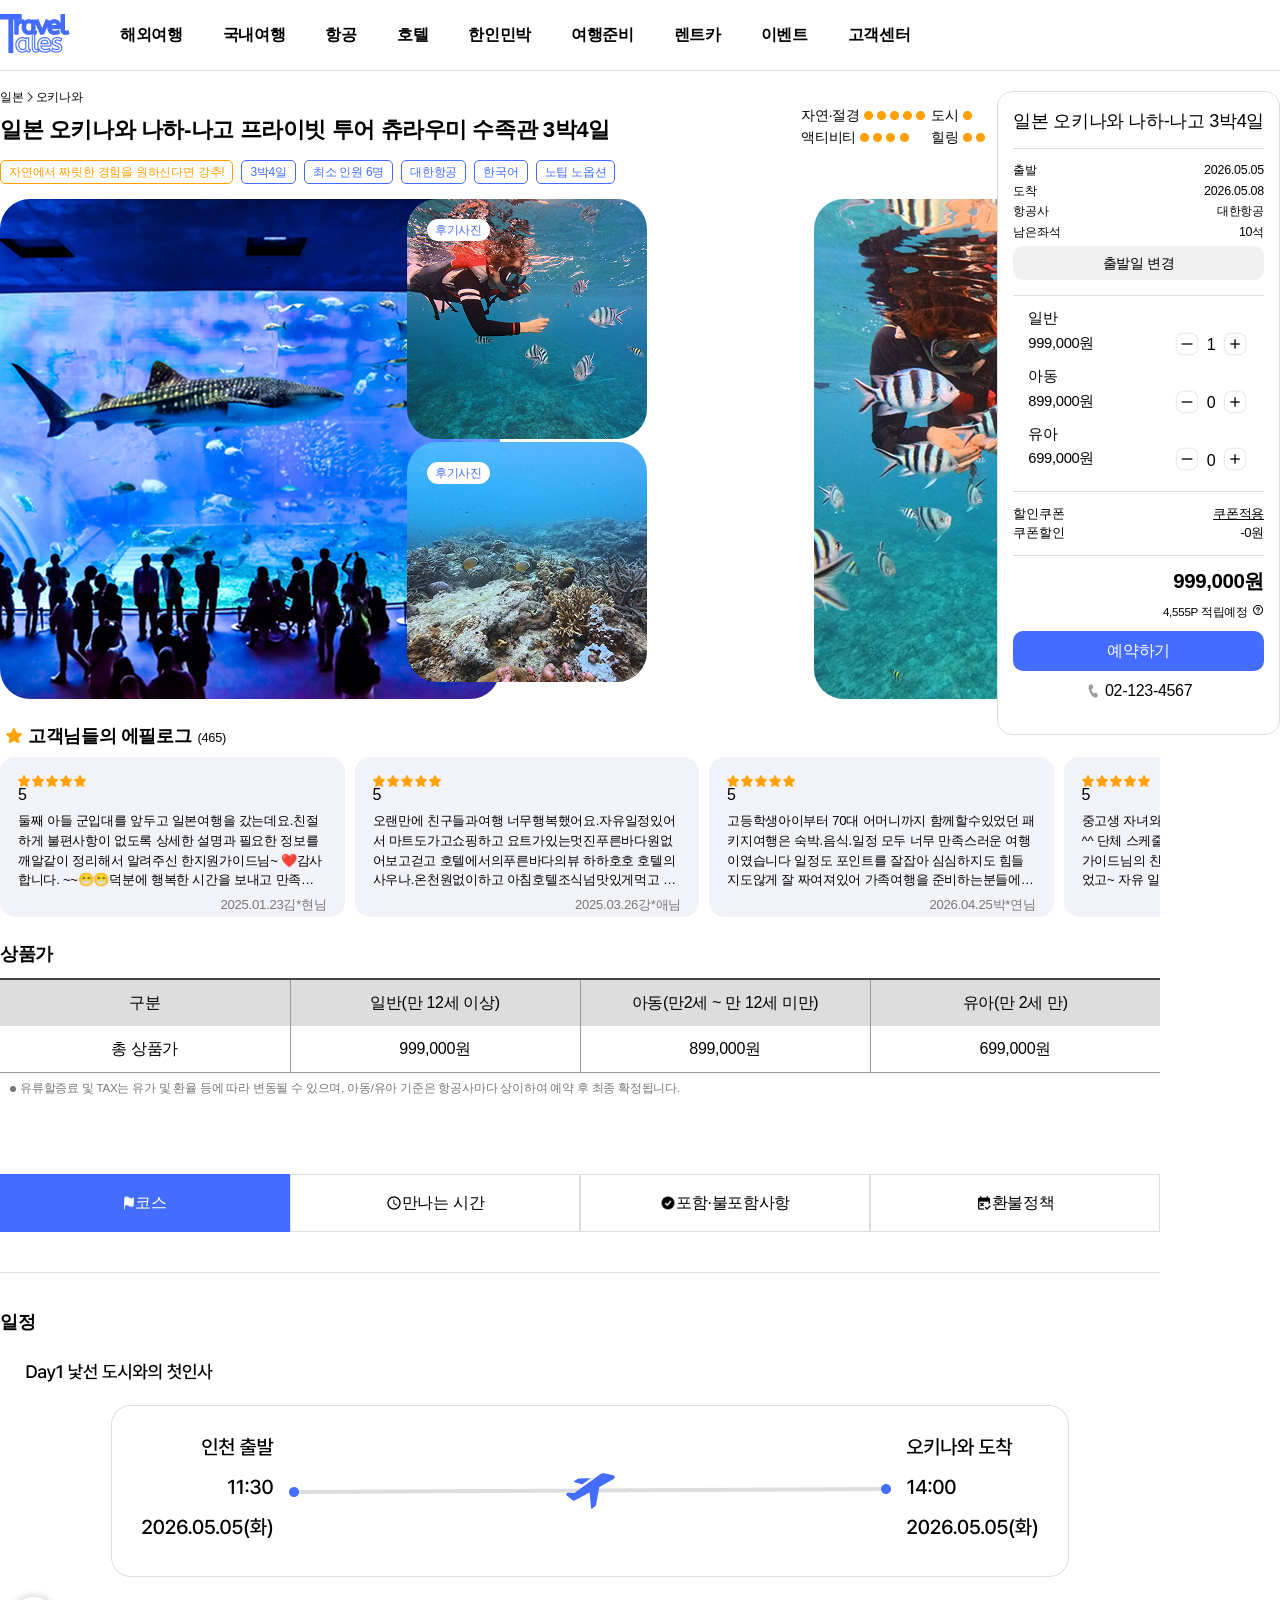
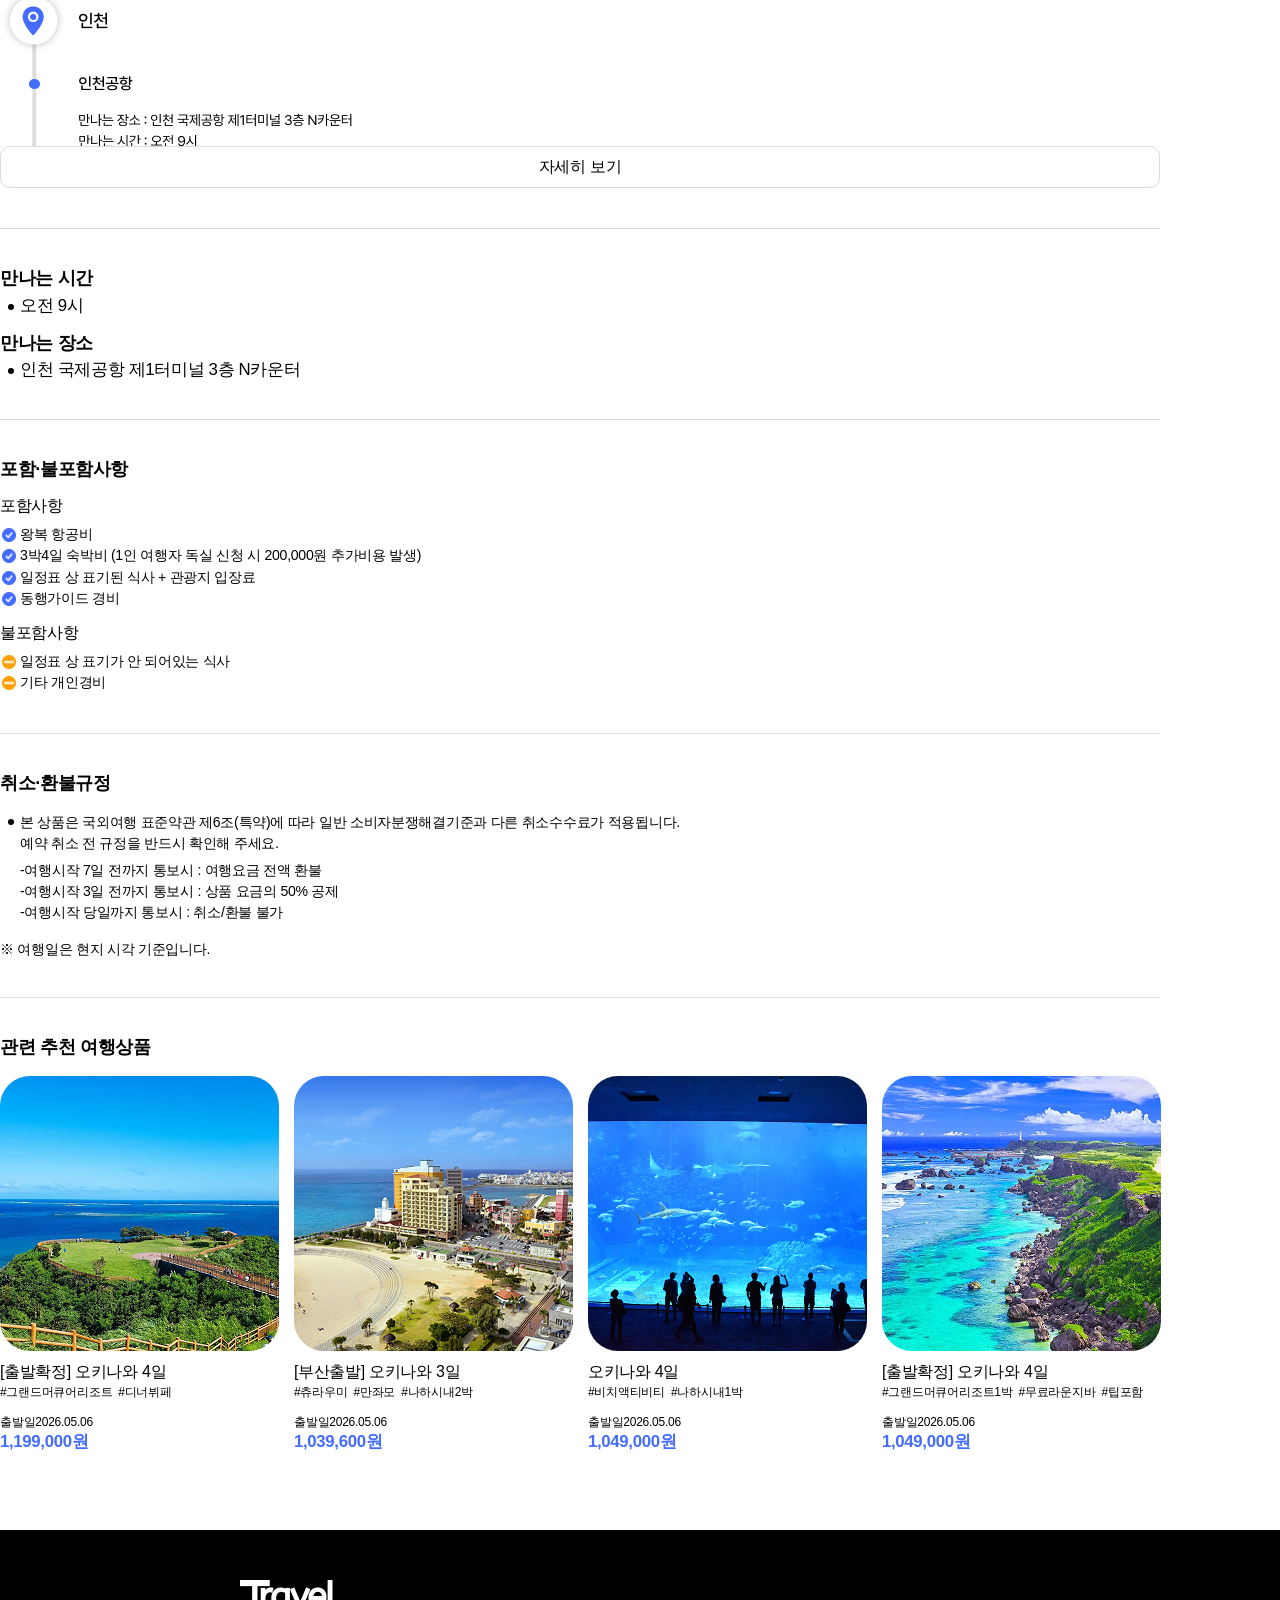
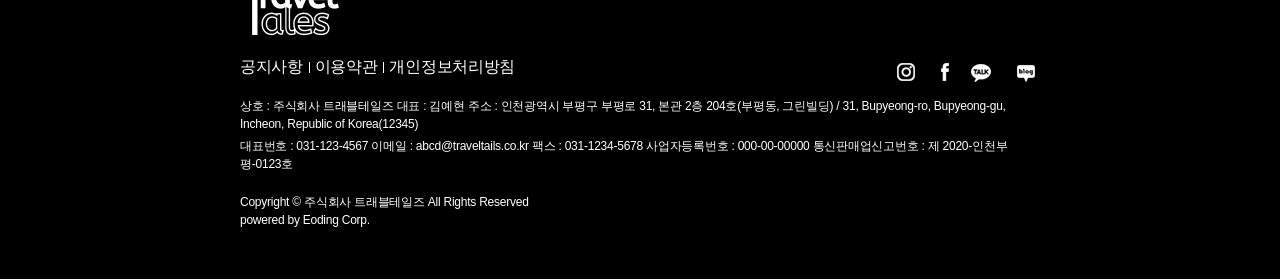
==== detail.html @ a82b1a00 "수정" ====
<!DOCTYPE html>
<html lang="ko">
<head>
    <meta charset="UTF-8">
    <meta name="viewport" content="width=device-width, initial-scale=1.0">
    <title>일본 오키나와 나하-나고 프라이빗 투어 - 트래블테일즈</title>
    <link rel="stylesheet" href="">
    <!-- 플러그인, 웹글꼴 연결 -->
    <!-- 개별 사용자 디자인 파일 -->
    <link rel="stylesheet" href="./styles/reset.css">
    <link rel="stylesheet" href="./styles/common.css">
    <link rel="stylesheet" href="./styles/detail.css">
    <link rel="stylesheet" href="./styles/responsive.css">
    <script src="./scripts/common.js" defer></script>
    <script src="./scripts/detail.js" defer></script>
    <!--swiper 필수 css cdn 연결-->
    <link rel="stylesheet" href="https://unpkg.com/swiper/swiper-bundle.css">
    <link rel="stylesheet" href="https://unpkg.com/swiper/swiper-bundle.min.css">
    <!--swiper 필수 JS cdn 연결-->
    <script src="https://unpkg.com/swiper/swiper-bundle.js"></script>
    <script src="https://unpkg.com/swiper/swiper-bundle.min.js"></script>
</head>
<body>
    <div id="wrap">
        <!-- ------------------------------------------------헤더 -->
        <header>
            <div id="head_contents">
                <div class="head_left">
                    <h1 class="logo"><a href="#"><img src="./images/common/logo.png" alt="트래블 테일즈"></a></h1>
                    <ul id="gnb">
                        <li><a href="#">해외여행</a>
                            <ul class="lnb">
                                <li><a href="#">동남아/대만/서남아</a></li>
                                <li><a href="#">일본</a></li>
                                <li><a href="#">중국/홍콩/마카오/몽골/중앙아시아</a></li>
                                <li><a href="#">괌/사이판/호주/뉴질랜드</a></li>
                                <li><a href="#">미주/캐나다/하와이/중남미</a></li>
                                <li><a href="#">유럽</a></li>
                                <li><a href="#">중동/아프리카</a></li>
                                <li><a href="#">지방출발</a></li>
                            </ul>
                        </li>
                        <li><a href="#">국내여행</a>
                            <ul class="lnb">
                                <li><a href="#">제주도</a></li>
                                <li><a href="#">내륙/섬</a></li>
                                <li><a href="#">울릉도/독도</a></li>
                            </ul>
                        </li>
                        <li><a href="#">항공</a></li>
                        <li><a href="#">호텔</a>
                            <ul class="lnb">
                                <li><a href="#">국내호텔</a></li>
                                <li><a href="#">해외호텔 </a></li>
                            </ul>
                        </li>
                        <li><a href="#">한인민박</a></li>
                        <li><a href="#">여행준비</a>
                            <ul class="lnb">
                                <li><a href="#">여행자보험</a></li>
                                <li><a href="#">esim</a></li>
                                <li><a href="#">와이파이도시락</a></li>
                                <li><a href="#">여행필수품!</a></li>
                            </ul>
                        </li>
                        <li><a href="#">렌트카</a>
                            <ul class="lnb">
                                <li><a href="#">국내렌트카</a></li>
                                <li><a href="#">일본렌트카</a></li>
                            </ul>
                        </li>
                        <li><a href="#">이벤트</a>
                            <ul class="lnb">
                                <li><a href="#">당첨자확인</a></li>
                                <li><a href="#">진행중인 이벤트</a></li>
                                <li><a href="#">종료된 이벤트</a></li>
                            </ul>
                        </li>
                        <li><a href="#">고객센터</a>
                            <ul class="lnb">
                                <li><a href="#">채팅상담</a></li>
                                <li><a href="#">FAQ</a></li>
                                <li><a href="#">1566-6789</a></li>
                            </ul>
                        </li> 
                    </ul>
                </div>
                <div class="head_right">
                    <a href="#" class="search"><img src="./images/common/search.png" alt=""></a>
                    <a href="#" class="user"><img src="./images/common/person.png" alt=""></a>
                    <a href="#" class="like"><img src="./images/common/favorite.png" alt=""></a>
                    <a href="#" class="schedule"><img src="./images/common/calendar_check.png" alt=""></a>
                </div> 
            </div>
        </header>
        <main>
            <div id="main_wrap">
                <!-- ---------------------------------------sticky sidebar -->
                <div id="sticky_sidebar">
                    <h1>일본 오키나와 나하-나고 3박4일</h1>
                    <div class="side_info">
                        <dl class="leave">
                            <dt>출발</dt>
                            <dd>2026.05.05</dd>
                        </dl>
                        <dl class="arrive">
                            <dt>도착</dt>
                            <dd>2026.05.08</dd>
                        </dl>
                        <dl class="airline">
                            <dt>항공사</dt>
                            <dd>대한항공</dd>
                        </dl>
                        <dl class="seat">
                            <dt>남은좌석</dt>
                            <dd>10석</dd>
                        </dl>
                        <button type="button" class="change_btn">출발일 변경</button>
                    </div>
                    <div class="party">
                        <div class="party_count adult">
                            <h2>일반</h2>
                            <div class="adult_detail">
                                <p class="price">999,000원</p>
                                <div class="counter">
                                    <button type="button" class="minus_btn"><img src="./images/detail/minus_btn.png" alt=""></button>
                                    <input type="number" value="1" min="0" class="count">
                                    <button type="button" class="plus_btn"><img src="./images/detail/plus_btn.png" alt=""></button>
                                </div>
                            </div>
                        </div>
                        <div class="party_count kid">
                            <h2>아동</h2>
                            <div class="kid_detail">
                                <p class="price">899,000원</p>
                                <div class="counter">
                                    <button type="button" class="minus_btn"><img src="./images/detail/minus_btn.png" alt=""></button>
                                    <input type="number" value="0" min="0" class="count">
                                    <button type="button" class="plus_btn"><img src="./images/detail/plus_btn.png" alt=""></button>
                                </div>
                            </div>
                        </div>
                        <div class="party_count baby">
                            <h2>유아</h2>
                            <div class="baby_detail">
                                <p class="price">699,000원</p>
                                <div class="counter">
                                    <button type="button" class="minus_btn"><img src="./images/detail/minus_btn.png" alt=""></button>
                                    <input type="number" value="0" min="0" class="count">
                                    <button type="button" class="plus_btn"><img src="./images/detail/plus_btn.png" alt=""></button>
                                </div>
                            </div>
                        </div>
                    </div>
                    <div class="dc">
                        <dl class="dc_info">
                            <dt>할인쿠폰</dt>
                            <dd><a href="#">쿠폰적용</a></dd>
                        </dl>
                        <dl class="dc_price">
                            <dt>쿠폰할인</dt>
                            <dd>-0원</dd>
                        </dl>
                    </div>
                    <div class="price_reserv">
                        <span class="price">999,000원</span>
                        <div class="point">
                            <p>4,555P 적립예정</p>
                            <a href="#"><img src="./images/detail/point.png" alt=""></a>
                        </div>
                        <button type="button" class="reservation_btn">예약하기</button>
                        <div class="cs_info">
                            <img src="./images/detail/cs_phone.png" alt="">
                            <p>02-123-4567</p>
                        </div>
                    </div>
                </div>
                <div id="main_left">
                    <!-- <div class="top_btn">
                        <a href="#"><img src="#" alt="뒤로"></a>
                        <a href="#"><img src="#" alt="메인"></a>
                    </div> -->
                    <div class="main_info">
                        <div class="info_top">
                            <div class="detail_title">
                                <div class="category">
                                    <a href="">일본</a>
                                    <img src="./images/detail/arrow_back_ios_new.png" alt="">
                                    <a href="">오키나와</a>
                                </div>
                                <h1>일본 오키나와 나하-나고 프라이빗 투어 츄라우미 수족관 3박4일</h1>
                            </div>
                            <div class="theme_level">
                                <div class="theme theme1">
                                    <p>자연·절경</p>
                                    <div class="level">
                                        <img src="./images/detail/theme_level.png" alt="">
                                        <img src="./images/detail/theme_level.png" alt="">
                                        <img src="./images/detail/theme_level.png" alt="">
                                        <img src="./images/detail/theme_level.png" alt="">
                                        <img src="./images/detail/theme_level.png" alt="">
                                    </div>
                                </div>
                                <div class="theme theme2">
                                    <p>도시</p>
                                    <div class="level">
                                        <img src="./images/detail/theme_level.png" alt="">
                                        <img src="#" alt="">
                                        <img src="#" alt="">
                                        <img src="#" alt="">
                                        <img src="#" alt="">
                                    </div>
                                </div>
                                <div class="theme theme3">
                                    <p>액티비티</p>
                                    <div class="level">
                                        <img src="./images/detail/theme_level.png" alt="">
                                        <img src="./images/detail/theme_level.png" alt="">
                                        <img src="./images/detail/theme_level.png" alt="">
                                        <img src="./images/detail/theme_level.png" alt="">
                                        <img src="#" alt="">
                                    </div>
                                </div>
                                <div class="theme theme4">
                                    <p>힐링</p>
                                    <div class="level">
                                        <img src="./images/detail/theme_level.png" alt="">
                                        <img src="./images/detail/theme_level.png" alt="">
                                        <img src="#" alt="">
                                        <img src="#" alt="">
                                        <img src="#" alt="">
                                    </div>
                                </div>
                            </div>
                        </div>
                        <div class="tags">
                            <p class="suggest">자연에서 짜릿한 경험을 원하신다면 강추!</p>
                            <p>3박4일</p>
                            <p>최소 인원 6명</p>
                            <p>대한항공</p>
                            <p>한국어</p>
                            <p>노팁 노옵션</p>
                        </div>
                        <div class="swiper photo_wrap">
                            <div class="swiper-wrapper">
                                <div class="swiper-slide slide1">
                                    <img src="./images/detail/top_img1.png" alt="">
                                </div>
                                <div class="swiper-slide slide2">
                                    <div class="photos">
                                        <div class="photo_review">
                                            <img src="./images/detail/top_img2.png" alt="">
                                            <p>후기사진</p>
                                        </div>
                                        <div class="photo_review">
                                            <img src="./images/detail/top_img3.png" alt="">
                                            <p>후기사진</p>
                                        </div>
                                    </div>
                                </div>
                                <div class="swiper-slide slide3">
                                    <img src="./images/detail/top_img4.png" alt="">
                                </div>
                                <div class="swiper-slide slide4">
                                    <div class="photos">
                                        <div class="photo_review">
                                            <img src="./images/detail/top_img6.png" alt="">
                                        </div>
                                        <div class="photo_review">
                                            <img src="./images/detail/top_img7.png" alt="">
                                            <p>후기사진</p>
                                        </div>
                                    </div>
                                </div>
                                <div class="swiper-slide slide5">
                                    <img src="./images/detail/top_img5.png" alt="#">
                                </div>
                                <div class="swiper-slide slide6">
                                    <div class="photos">
                                        <div class="photo_review">
                                            <img src="./images/detail/top_img8.png" alt="">
                                        </div>
                                        <div class="photo_review">
                                            <img src="./images/detail/top_img9.png" alt="">
                                            <p>후기사진</p>
                                        </div>
                                    </div>
                                </div>
                            </div>
                        </div>
                    </div>
                    <div class="epilogue">
                        <div class="epilogue_top">
                            <img src="./images/detail/star_big.png" alt="">
                            <h2>고객님들의 에필로그</h2>
                            <a href="#"><em>(465)</em><img src="#" alt=""></a>
                        </div>
                        <div class="swiper review_wrap">
                            <div class="swiper-wrapper">
                                <a href="#" class="swiper-slide slide1">
                                    <div class="review_top">
                                        <div class="star_point">
                                            <div class="star">
                                                <img src="./images/detail/star_small.png" alt="">
                                                <img src="./images/detail/star_small.png" alt="">
                                                <img src="./images/detail/star_small.png" alt="">
                                                <img src="./images/detail/star_small.png" alt="">
                                                <img src="./images/detail/star_small.png" alt="">
                                            </div>
                                            <p>5</p>
                                        </div>
                                        <p>둘째 아들 군입대를 앞두고 일본여행을 갔는데요.친절하게 불편사항이 없도록 상세한 설명과 필요한 정보를 깨알같이 정리해서 알려주신 한지원가이드님~ ❤️감사합니다. ~~😁😁덕분에 행복한 시간을 보내고 만족해서 돌아왔습니다.다음 일본여행에도 또 만나고 싶은 가이드님이세요~</p>
                                    </div>
                                    <div class="name_date">
                                        <span>김*현님</span>
                                        <span>2025.01.23</span>
                                    </div>
                                </a>
                                <a href="#" class="swiper-slide slide2">
                                    <div class="review_top">
                                        <div class="star_point">
                                            <div class="star">
                                                <img src="./images/detail/star_small.png" alt="">
                                                <img src="./images/detail/star_small.png" alt="">
                                                <img src="./images/detail/star_small.png" alt="">
                                                <img src="./images/detail/star_small.png" alt="">
                                                <img src="./images/detail/star_small.png" alt="">
                                            </div>
                                            <p>5</p>
                                        </div>
                                        <p>오랜만에 친구들과여행 너무행복했어요.자유일정있어서 마트도가고쇼핑하고 요트가있는멋진푸른바다원없어보고걷고 호텔에서의푸른바다의뷰 하하호호 호텔의사우나.온천원없이하고 아침호텔조식넘맛있게먹고 너무행복한오키나와여행 또시간되면. 가렵니다</p>
                                    </div>
                                    <div class="name_date">
                                        <span>강*애님</span>
                                        <span>2025.03.26</span>
                                    </div>
                                </a>
                                <a href="#" class="swiper-slide slide3">
                                    <div class="review_top">
                                        <div class="star_point">
                                            <div class="star">
                                                <img src="./images/detail/star_small.png" alt="">
                                                <img src="./images/detail/star_small.png" alt="">
                                                <img src="./images/detail/star_small.png" alt="">
                                                <img src="./images/detail/star_small.png" alt="">
                                                <img src="./images/detail/star_small.png" alt="">
                                            </div>
                                            <p>5</p>
                                        </div>
                                        <p>고등학생아이부터 70대 어머니까지 함께할수있었던 패키지여행은 숙박.음식.일정 모두 너무 만족스러운 여행이였습니다 일정도 포인트를 잘잡아 심심하지도 힘들지도않게 잘 짜여져있어 가족여행을 준비하는분들에게 완젼 추천합니다 또한 이윤자가이드님 덕분에 여행첫날부터 마지막날까지 개인적인 어려움이있었는데도 불구하고 너무 많은 도움과 편안한 여행을 즐길수있었습니다</p>
                                    </div>
                                    <div class="name_date">
                                        <span>박*연님</span>
                                        <span>2026.04.25</span>
                                    </div>
                                </a>
                                <a href="#" class="swiper-slide slide4">
                                    <div class="review_top">
                                        <div class="star_point">
                                            <div class="star">
                                                <img src="./images/detail/star_small.png" alt="">
                                                <img src="./images/detail/star_small.png" alt="">
                                                <img src="./images/detail/star_small.png" alt="">
                                                <img src="./images/detail/star_small.png" alt="">
                                                <img src="./images/detail/star_small.png" alt="">
                                            </div>
                                            <p>5</p>
                                        </div>
                                        <p>중고생 자녀와 함께한 오키나와 가족여행~ 만족입니다^^ 단체 스케줄 때는 오키나와에서 가볼만한 관광지를 가이드님의 친절하고 상세한 설명 들으며 둘러볼 수 있었고~ 자유 일정 때는 호텔수영장에서 놀다가 근처 바닷가도 가보고 쇼핑도 할 수 있어서 일석이조였습니다! 오키나와 사람들 진짜 친절하구요...장수의 아이콘 오키나와는 역시 음식이 건강한 맛이더군요. 저는 개인적으로 잘 맞았어요! 숙소 라구나가든은 걸어서 바다도 볼 수 있고 쇼핑도 할 수 있어서 편리했어요~ 호텔 앞바다, 트로피칼 비치 정말 예뻐요! 만좌도도 멋졌고요~ 아이들은 츄라우미수족관 좋아했어요...글라스보트 타면서 물고기 보는 건 가족 모두 만족했고 생각보다 훨씬 재밌고 신기했어요~ 단, 츄라유온천은 못 가서 아쉬웠어요...여행 전부터 연락주셔서 준비사항 꼼꼼히 챙겨주시고 여행 일정 때는 물론 돌아와서 짐 찾을 때까지도 신경써주신 한지원 가이드님, 정말 대단하세요! 덕분에 즐거운 여행 했습니다.감사합니다^^</p>
                                    </div>
                                    <div class="name_date">
                                        <span>이*희님</span>
                                        <span>2026.03.07</span>
                                    </div>
                                </a>
                                <a href="#" class="swiper-slide slide5">
                                    <div class="review_top">
                                        <div class="star_point">
                                            <div class="star">
                                                <img src="./images/detail/star_small.png" alt="">
                                                <img src="./images/detail/star_small.png" alt="">
                                                <img src="./images/detail/star_small.png" alt="">
                                                <img src="./images/detail/star_small.png" alt="">
                                                <img src="./images/detail/star_small.png" alt="">
                                            </div>
                                            <p>5</p>
                                        </div>
                                        <p>13명대가족과함께 간 오키나와여행 적당히 여유있으면서 오키나와 대표관광지도 둘러볼수있는 스케줄이라 딱좋았어요. 다음에도 노랑풍선 이용할께요</p>
                                    </div>
                                    <div class="name_date">
                                        <span>심*경님</span>
                                        <span>2026.01.23</span>
                                    </div>
                                </a>
                                <a href="#" class="swiper-slide slide6">
                                    <div class="review_top">
                                        <div class="star_point">
                                            <div class="star">
                                                <img src="./images/detail/star_small.png" alt="">
                                                <img src="./images/detail/star_small.png" alt="">
                                                <img src="./images/detail/star_small.png" alt="">
                                                <img src="./images/detail/star_small.png" alt="">
                                                <img src="./images/detail/star_small.png" alt="">
                                            </div>
                                            <p>5</p>
                                        </div>
                                        <p>한지원 가이드님 진짜 전문가이십니다. 존경스러워요 덕분에 알차고 즐겁게 여행했어요</p>
                                    </div>
                                    <div class="name_date">
                                        <span>윤*영님</span>
                                        <span>2026.02.13</span>
                                    </div>
                                </a>
                            </div>
                        </div>
                    </div>
                    <div class="price_info">
                        <h2>상품가</h2>
                        <table class="chart">
                            <tr class="chart_top">
                                <th>구분</th>
                                <th>일반(만 12세 이상)</th>
                                <th>아동(만2세 ~ 만 12세 미만)</th>
                                <th>유아(만 2세 만)</th>
                            </tr>
                            <tr class="chart_btm">
                                <td>총 상품가</td>
                                <td>999,000원</td>
                                <td>899,000원</td>
                                <td>699,000원</td>
                            </tr>
                        </table>
                        <p>유류할증료 및 TAX는 유가 및 환율 등에 따라 변동될 수 있으며, 아동/유아 기준은 항공사마다 상이하여 예약 후 최종 확정됩니다.</p>
                    </div>
                    <div class="mid_nav">
                        <ul class="nav_wrap">
                            <li class="active">
                                <a href="#">
                                    <img src="./images/detail/flag.png" alt="">
                                    <p>코스</p>
                                </a>
                            </li>
                            <li>
                                <a href="#">
                                    <img src="./images/detail/clock.png" alt="">
                                    <p>만나는 시간</p>
                                </a>
                            </li>
                            <li>
                                <a href="#">
                                    <img src="./images/detail/check.png" alt="">
                                    <p>포함·불포함사항</p>
                                </a>
                            </li>
                            <li>
                                <a href="#">
                                    <img src="./images/detail/nav_calendar.png" alt="">
                                    <p>환불정책</p>
                                </a>
                            </li>
                        </ul>
                    </div>
                    <div class="item_detail"></div>
                    <div class="schedule">
                        <h2>일정</h2>
                        <div class="schedule_img">
                            <div class="schedule_img_view">
                                <img src="./images/detail/schedule22.png" alt=""><!-- -----------------------일정 이미지로 첨부 -->
                            </div>
                            <button type="button" class="view_more">자세히 보기 </button>
                        </div>
                        <!-- <div class="schedule_detail day1">
                            <div class="schedule_top">
                                <p>Day1 낯선 도시와의 첫 인사</p>
                                <div class="flight_info">
                                    <div class="leave_info">
                                        <span>인천출발</span>
                                        <span>11:30</span>
                                        <span>2026.05.05(화)</span>
                                    </div>
                                    <div class="flight_img">
                                        <span></span>
                                    </div>
                                    <div class="arrive_onfi">
                                        <span>오키나와 도착</span>
                                        <span>14:00</span>
                                        <span>2026.05.05(화)</span>
                                    </div>
                                </div>
                            </div>
                            div.
                            <div class="hotel_meal">
                                <dl class="hotel">
                                    <dt>숙박</dt>
                                    <dd>출발 3일 전까지 확정 호텔을 SMS를 통해 안내드리겠습니다. -미정</dd>
                                </dl>
                                <dl class="meal">
                                    <dt>식사</dt>
                                    <dd>
                                        <ul class="meal_detail">
                                            <li><span>조식</span>X</li>
                                            <li><span>중식</span>X</li>
                                            <li><span>석식</span>호텔 내 레스토랑</li>
                                        </ul>
                                    </dd>
                                </dl>
                            </div>
                        </div> -->
                    </div>
                    <div class="meeting_time">
                        <div class="time">
                            <h2>만나는 시간</h2>
                            <p>오전 9시</p>
                        </div>
                        <div class="spot">
                            <h2>만나는 장소</h2>
                            <p>인천 국제공항 제1터미널 3층 N카운터</p>
                        </div>
                    </div>
                    <div class="check_list">
                        <h2>포함·불포함사항</h2>
                        <div class="include">
                            <h3>포함사항</h3>
                            <div class="list">
                                <p>왕복 항공비</p>
                                <p>3박4일 숙박비 (1인 여행자 독실 신청 시 200,000원 추가비용 발생)</p>
                                <p>일정표 상 표기된 식사 + 관광지 입장료</p>
                                <p>동행가이드 경비</p>
                            </div>
                        </div>
                        <div class="not_include">
                            <h3>불포함사항</h3>
                            <div class="list">
                                <p>일정표 상 표기가 안 되어있는 식사</p>
                                <p>기타 개인경비</p>
                            </div>
                        </div>
                    </div>
                    <div class="refund">
                        <h2>취소·환불규정</h2>
                        <div class="refund_txt">
                            <p>본 상품은 국외여행 표준약관 제6조(특약)에 따라 일반 소비자분쟁해결기준과 다른 취소수수료가 적용됩니다.<br>예약 취소 전 규정을 반드시 확인해 주세요.</p>
                            <div class="refund_amount">
                                <span>-여행시작 7일 전까지 통보시 : 여행요금 전액 환불</span>
                                <span>-여행시작 3일 전까지 통보시 : 상품 요금의 50% 공제</span>
                                <span>-여행시작 당일까지 통보시 : 취소/환불 불가</span>
                            </div>
                            <em>※ 여행일은 현지 시각 기준입니다.</em>
                        </div>
                    </div>
                    <div class="relative_item">
                        <h2>관련 추천 여행상품</h2>
                        <ul class="item_list">
                            <li>
                                <a href="#">
                                    <img src="./images/detail/rela1.png" alt="">
                                    <div class="list_title">
                                        <h3>[출발확정] 오키나와 4일</h3>
                                        <div class="tag">
                                            <p>#그랜드머큐어리조트</p>
                                            <p>#디너뷔페</p>
                                        </div>
                                    </div>
                                    <p>출발일<span>2026.05.06</span></p>
                                    <em class="price">1,199,000원</em>
                                </a>
                            </li>
                            <li>
                                <a href="#">
                                    <img src="./images/detail/rela2.png" alt="">
                                    <div class="list_title">
                                        <h3>[부산출발] 오키나와 3일</h3>
                                        <div class="tag">
                                            <p>#츄라우미</p>
                                            <p>#만좌모</p>
                                            <p>#나하시내2박</p>
                                        </div>
                                    </div>
                                    <p>출발일<span>2026.05.06</span></p>
                                    <em class="price">1,039,600원</em>
                                </a>
                            </li>
                            <li>
                                <a href="#">
                                    <img src="./images/detail/rela3.png" alt="">
                                    <div class="list_title">
                                        <h3>오키나와 4일</h3>
                                        <div class="tag">
                                            <p>#비치액티비티</p>
                                            <p>#나하시내1박</p>
                                        </div>
                                    </div>
                                    <p>출발일<span>2026.05.06</span></p>
                                    <em class="price">1,049,000원</em>
                                </a>
                            </li>
                            <li>
                                <a href="#">
                                    <img src="./images/detail/rela4.png" alt="">
                                    <div class="list_title">
                                        <h3>[출발확정] 오키나와 4일</h3>
                                        <div class="tag">
                                            <p>#그랜드머큐어리조트1박</p>
                                            <p>#무료라운지바</p>
                                            <p>#팁포함</p>
                                        </div>
                                    </div>
                                    <p>출발일<span>2026.05.06</span></p>
                                    <em class="price">1,049,000원</em>
                                </a>
                            </li>
                        </ul>
                    </div>
                </div>
            </div>
        </main>
        <footer>
            <h1 class="logo"><a href="#"><img src="./images/main/logo (1).png" alt="트래블 테일즈"></a></h1>
            <div class="foot_top">
                <ul class="foot_info">
                    <li><a href="#">공지사항</a></li>
                    <li><a href="#">이용약관</a></li>
                    <li><a href="#">개인정보처리방침</a></li>
                </ul>
                <ul class="foot_sns">
                    <li><a href="#"><img src="./images/main/sns/image 18.png" alt="#"></a></li>
                    <li><a href="#"><img src="./images/main/sns/image 19.png" alt="#"></a></li>
                    <li><a href="#"><img src="./images/main/sns/image 21.png" alt="#"></a></li>
                    <li><a href="#"><img src="./images/main/sns/image 22.png" alt="#"></a></li>
                </ul>
            </div>
            <address>
                <p>상호 : 주식회사 트래블테일즈  대표 : 김예현  주소 : 인천광역시 부평구 부평로 31, 본관 2층 204호(부평동, 그린빌딩) / 31, Bupyeong-ro, Bupyeong-gu, Incheon, Republic of Korea(12345)</p>
                <p>대표번호 : 031-123-4567  이메일 : abcd@traveltails.co.kr  팩스 : 031-1234-5678  사업자등록번호 : 000-00-00000  통신판매업신고번호 : 제 2020-인천부평-0123호</p>
            </address>
            <p>Copyright &copy; 주식회사 트래블테일즈 All Rights Reserved</p>
            <p>powered by Eoding Corp.</p>
        </footer>
    </div>
</body>
</html>
---- styles/common.css ----
/* 
 * GitHub Repository Phishing Alert Appeal & Project Verification
이 페이지는 깃허브에서 발생한 피싱 경고 오탐지(False Positive)를 해명하고, 해당 코드가 순수한 학습 및 포트폴리오용임을 증명하기 위해 작성되었습니다.
This CSS is part of a student project. 
Any resemblance to real-world commercial sites is purely for design practice.
*/

/* ------------------------------------------------------------헤더 공통(메인기준) */
#wrap .reservation_btn:hover {
    background-color: #2251FF;
}
#wrap header {}
#wrap header #head_contents .head_right a:nth-child(1) img {scale: 1.1;}
#wrap header #head_contents .head_right a:nth-child(2) img {scale: 1.2;}
#wrap header #head_contents .head_right a img {filter: invert(100%);}
#wrap header.scroll {
    position: sticky; top:0; background-color: #fff;
}
#wrap header.scroll #head_contents .head_left #gnb li a {color: #000;}
#wrap header.scroll #head_contents .head_right a img {filter: invert(0);}
#wrap header #head_contents {
    display:flex; flex-flow:row nowrap; justify-content: space-between; align-items: center;
    width:1440px; margin:0 auto; height: 70px; position: relative;
}
#wrap header #head_contents .head_left {
    display: flex; gap: 50px;
}
#wrap header #head_contents .head_left .logo {}
#wrap header #head_contents .head_left .logo a {}
#wrap header #head_contents .head_left .logo a img {}
#wrap header #head_contents .head_left #gnb {
    display: flex; gap: 40px; align-items: center;
}
#wrap header #head_contents .head_left #gnb > li {height: 100%;}
#wrap header #head_contents .head_left #gnb > li > a {
    color: #fff; font-weight: 600; line-height: 41px;
    display: inline-block; height: 100%;
}
#wrap header #head_contents .head_left #gnb > li > a:hover {
    color: #446CFF; transition: color 0.3s ease;
}
#wrap header #head_contents .head_left #gnb > li:nth-child(1) .lnb {
    display: none;width: 100vw; height:35px;position: absolute; left: 0; bottom: -35px;
    gap:15px; background-color: #fff; padding-left: 360px; border-top: 1px solid #ddd;
}
#wrap header #head_contents .head_left #gnb > li .lnb {
    display: none;
}
#wrap header #head_contents .head_left #gnb > li .lnb li {height: 100%;}
#wrap header #head_contents .head_left #gnb > li .lnb li a {
    line-height: 35px;
}
#wrap header #head_contents .head_right {
    display: flex; flex-flow: row nowrap; align-items: center; gap:10px;
}
#wrap header #head_contents .head_right .search {}
#wrap header #head_contents .head_right .search img {}
#wrap header #head_contents .head_right .user {}
#wrap header #head_contents .head_right .user img {}
#wrap header #head_contents .head_right .like {}
#wrap header #head_contents .head_right .like img {}
#wrap header #head_contents .head_right .schedule {}
#wrap header #head_contents .head_right .schedule img {scale: 1.1;}
/* -----------------------------------------------------컨텐츠 배너 기본 */
#wrap .contents {width: 1440px; margin:0 auto 120px;}
#wrap .contents h1 {font-size: 1.88rem; font-weight: 600; text-align: center; margin-bottom: 50px;}
/* ----------------------------------------------------푸터 공통 */
#wrap footer {
    width: 100%; padding: 50px 240px; background-color: #000;
}
#wrap footer .logo {margin-bottom: 20px;}
#wrap footer .logo a {}
#wrap footer .logo a img {}
#wrap footer .foot_top {
    display: flex; justify-content: space-between;
    margin-bottom: 8px;
}
#wrap footer .foot_top .foot_info {
    display: flex;  gap: 12px;
}
#wrap footer .foot_top .foot_info li:nth-child(2):after,
#wrap footer .foot_top .foot_info li:nth-child(3):after {
    content: '';
    display: block;
    height: 11px; width: 1px;
    background-color: #fff;
    position: absolute;
    left: -6px; top: 3px;
}
#wrap footer .foot_top .foot_info li {position: relative;}
#wrap footer .foot_top .foot_info li a {color: #fff;}
#wrap footer .foot_top .foot_sns {
    display: flex; align-items: center;
    gap: 12px;
}
#wrap footer .foot_top .foot_sns li {}
#wrap footer .foot_top .foot_sns li:nth-child(3) {margin-right: 10px;}
#wrap footer .foot_top .foot_sns li a {}
#wrap footer .foot_top .foot_sns li a img {}
#wrap footer p {
    color: #fff; font-size: 0.75rem; line-height: 1.5;
    
}
#wrap footer address {margin-bottom: 20px;}
#wrap footer address p {}
#wrap footer address p:nth-child(1) {margin-bottom: 4px;}
#wrap footer > p {}
---- styles/detail.css ----
#wrap header {border-bottom: 1px solid #ddd; margin-bottom: 20px;}
#wrap header #head_contents .head_left #gnb li a {color: #000;}
#wrap header #head_contents .head_right a img {filter: invert(100%);}
/* ----------------------------------------------------------------sticky sidebar 시작 */
#wrap main #main_wrap {max-width: 1440px; margin: 0 auto;}
#wrap main #main_wrap #sticky_sidebar {
    float: right; padding: 20px 15px;
    border: 1px solid #ddd; border-radius: 15px;
    position: sticky; top: 20px;
}
#wrap main #main_wrap #sticky_sidebar h1 {
    font-size: 1.13rem; padding-bottom: 18px; border-bottom: 1px solid #ddd;
}
#wrap main #main_wrap #sticky_sidebar .side_info {
    display: flex; flex-flow: column; gap: 8px;
    padding: 15px 0; border-bottom: 1px solid #ddd;
}
#wrap main #main_wrap #sticky_sidebar .side_info dl {
    display: flex; justify-content: space-between;
}
#wrap main #main_wrap #sticky_sidebar .side_info dt,
#wrap main #main_wrap #sticky_sidebar .side_info dd {font-size: 0.78rem;}
#wrap main #main_wrap #sticky_sidebar .side_info .change_btn {
    background-color: #f0f0f0; padding: 10px 0; border-radius: 10px;
    font-size: 0.88rem;
}
#wrap main #main_wrap #sticky_sidebar .party {
    padding: 15px; border-bottom: 1px solid #ddd;
    display: flex; flex-flow: column; gap: 8px;
}
#wrap main #main_wrap #sticky_sidebar .party .party_count h2,
#wrap main #main_wrap #sticky_sidebar .party .party_count p {font-size: 0.92rem;}
#wrap main #main_wrap #sticky_sidebar .party .party_count .adult_detail, 
#wrap main #main_wrap #sticky_sidebar .party .party_count .kid_detail, 
#wrap main #main_wrap #sticky_sidebar .party .party_count .baby_detail {display: flex; align-items: center; justify-content: space-between;}
#wrap main #main_wrap #sticky_sidebar .party .party_count .counter {
    display: flex; align-items: center; margin-top: 4px;
}
#wrap main #main_wrap #sticky_sidebar .party .party_count .counter button img {scale: 0.8;}
#wrap main #main_wrap #sticky_sidebar .party .party_count .counter .count {width: 20px; text-align: center;}
#wrap main #main_wrap #sticky_sidebar .dc {
    padding: 15px 0; display: flex; flex-flow: column; gap: 6px;
    border-bottom: 1px solid #ddd;
}
#wrap main #main_wrap #sticky_sidebar .dc dl {display: flex; justify-content: space-between;}
#wrap main #main_wrap #sticky_sidebar .dc dl dt,
#wrap main #main_wrap #sticky_sidebar .dc dl dd {font-size: 0.82rem;}
#wrap main #main_wrap #sticky_sidebar .dc .dc_info dd {text-decoration: underline;}
#wrap main #main_wrap #sticky_sidebar .price_reserv {padding: 15px 0; display: flex; flex-flow: column; gap: 12px; text-align: right;}
#wrap main #main_wrap #sticky_sidebar .price_reserv .price {font-size: 1.28rem; font-weight: 600; text-align: right;}
#wrap main #main_wrap #sticky_sidebar .price_reserv .point {}
#wrap main #main_wrap #sticky_sidebar .price_reserv .point a {height: 100%; display: inline-block;}
#wrap main #main_wrap #sticky_sidebar .price_reserv .point p {font-size: 0.72rem;display: inline-block;}
#wrap main #main_wrap #sticky_sidebar .price_reserv .reservation_btn {
    padding: 12px 0; background-color:#446CFF ;
    border-radius: 10px; color: #fff; 
}
#wrap main #main_wrap #sticky_sidebar .price_reserv .cs_info {display: flex; gap:4px;margin: 0 auto;}
/* ---------------------------------------------------------------------------main wrap시작 */
#wrap main #main_wrap #main_left {max-width: 1160px;}
#wrap main #main_wrap #main_left .main_info .info_top {display: flex; align-items: end; justify-content: space-between;}
#wrap main #main_wrap #main_left .main_info .detail_title .category {display: flex; margin-bottom: 12px;}
#wrap main #main_wrap #main_left .main_info .detail_title .category a {font-size: 0.75rem;}
#wrap main #main_wrap #main_left .main_info .detail_title h1 {font-size: 1.39rem; font-weight:600;line-height: 1.34;}
#wrap main #main_wrap #main_left .main_info .theme_level {
    display: grid; gap: 6px;
    grid-template-areas:
        'nature activity'
        'city heal';
}
#wrap main #main_wrap #main_left .main_info .theme_level .theme {display: flex; align-items: center; gap: 4px;}
#wrap main #main_wrap #main_left .main_info .theme_level .theme1 {grid-area: 'nature';}
#wrap main #main_wrap #main_left .main_info .theme_level .theme2 {grid-area: 'city';}
#wrap main #main_wrap #main_left .main_info .theme_level .theme3 {grid-area: 'activity';}
#wrap main #main_wrap #main_left .main_info .theme_level .theme4 {grid-area: 'heal';}
#wrap main #main_wrap #main_left .main_info .theme_level .theme p {font-size: 0.88rem;}
#wrap main #main_wrap #main_left .main_info .theme_level .theme .level {}
#wrap main #main_wrap #main_left .main_info .theme_level .theme .level img{}
#wrap main #main_wrap #main_left .main_info .tags {display: flex; gap: 8px; margin: 15px 0;}
#wrap main #main_wrap #main_left .main_info .tags p {
    font-size: 0.75rem;color: #446CFF; border: 1px solid #446CFF;
    padding: 5px 8px; border-radius: 5px;
}
#wrap main #main_wrap #main_left .main_info .tags .suggest {color:#FF9F00;border: 1px solid #FF9F00;}
/* ------------------------------------------------상단 이미지 스와이퍼 */
#wrap main #main_wrap #main_left .main_info .photo_wrap .swiper-wrapper .slide2,
#wrap main #main_wrap #main_left .main_info .photo_wrap .swiper-wrapper .slide4,
#wrap main #main_wrap #main_left .main_info .photo_wrap .swiper-wrapper .slide6 {width:fit-content;}
#wrap main #main_wrap #main_left .main_info .photo_wrap .swiper-wrapper .swiper-slide img {border-radius: 30px;}
#wrap main #main_wrap #main_left .main_info .photo_wrap .swiper-wrapper .swiper-slide .photos {width: max-content;}
#wrap main #main_wrap #main_left .main_info .photo_wrap .swiper-wrapper .swiper-slide .photos .photo_review {
    position: relative;
}
#wrap main #main_wrap #main_left .main_info .photo_wrap .swiper-wrapper .swiper-slide .photos .photo_review p {
    position: absolute; top: 20px; left: 20px; font-size: 0.75rem; background-color: #fff;
    padding: 5px 8px; border-radius: 50px; color: #446CFF;
}
/* -------------------------------------------에필로그 */
#wrap main #main_wrap #main_left .epilogue {margin: 15px 0;}
#wrap main #main_wrap #main_left .epilogue .epilogue_top {display: flex; align-items: end; margin: 12px 0;}
#wrap main #main_wrap #main_left .epilogue .epilogue_top img {scale: 0.8; position: relative; bottom:-5px;}
#wrap main #main_wrap #main_left .epilogue .epilogue_top h2 {font-size: 1.13rem; font-weight: 600; margin-right: 6px;}
#wrap main #main_wrap #main_left .epilogue .epilogue_top a em {font-size: 0.80rem;}
#wrap main #main_wrap #main_left .epilogue .review_wrap {height: 160px;}
#wrap main #main_wrap #main_left .epilogue .review_wrap .swiper-wrapper {}
#wrap main #main_wrap #main_left .epilogue .review_wrap .swiper-wrapper .swiper-slide {
    padding: 18px; background: #F2F3F8; border-radius: 15px; height: 100%;
    display: flex; flex-flow: column; justify-content: space-between;
}
#wrap main #main_wrap #main_left .epilogue .review_wrap .swiper-wrapper .swiper-slide
#wrap main #main_wrap #main_left .epilogue .review_wrap .swiper-wrapper .swiper-slide .review_top .star_point {display: flex;}
#wrap main #main_wrap #main_left .epilogue .review_wrap .swiper-wrapper .swiper-slide .review_top .star_point .star {display: flex; gap: 2px;}
#wrap main #main_wrap #main_left .epilogue .review_wrap .swiper-wrapper .swiper-slide .review_top .star_point .star img {width: 12px; height: 12px;}
#wrap main #main_wrap #main_left .epilogue .review_wrap .swiper-wrapper .swiper-slide .review_top .star p {font-size: 0.82rem;}
#wrap main #main_wrap #main_left .epilogue .review_wrap .swiper-wrapper .swiper-slide .review_top > p {
    font-size: 0.82rem; line-height: 1.5;margin: 8px 0; display: -webkit-box;
    -webkit-line-clamp: 4; overflow: hidden; -webkit-box-orient:vertical ;
}
#wrap main #main_wrap #main_left .epilogue .review_wrap .swiper-wrapper .swiper-slide .name_date {}
#wrap main #main_wrap #main_left .epilogue .review_wrap .swiper-wrapper .swiper-slide .name_date span { float:right;font-size: 0.82rem; color: #777;}
/* ---------------------------------------------------------------------------상품가 */
#wrap main #main_wrap #main_left .price_info {margin-top: 28px;}
#wrap main #main_wrap #main_left .price_info h2 {font-size: 1.13rem; font-weight: 600;}
#wrap main #main_wrap #main_left .price_info .chart {
    width: 100%; text-align: center; margin: 15px 0 10px;
}
#wrap main #main_wrap #main_left .price_info .chart .chart_top {border-top: 2px solid #444; background-color: #ddd;}
#wrap main #main_wrap #main_left .price_info .chart tr th {font-weight: 500;}
#wrap main #main_wrap #main_left .price_info .chart tr th,
#wrap main #main_wrap #main_left .price_info .chart tr td {width: calc(100% / 4); padding: 15px 0;border-right: 1px solid #999;}
#wrap main #main_wrap #main_left .price_info .chart tr th:nth-child(4),
#wrap main #main_wrap #main_left .price_info .chart tr td:nth-child(4) { border-right: none;}
#wrap main #main_wrap #main_left .price_info .chart .chart_btm {border-bottom: 1px solid #999;}
#wrap main #main_wrap #main_left .price_info p {font-size: 0.72rem; color: #777; margin-left: 20px; position: relative;}
#wrap main #main_wrap #main_left .price_info p::before {
    content: ''; display: block; position: absolute;
    width: 6px; height: 6px; background-color: #777;
    border-radius: 100%;left: -10px;top: 3px;
}
/* ------------------------------------------중앙네비 */
#wrap main #main_wrap #main_left .mid_nav {
    width: 100%; margin: 80px 0 40px; position: sticky; top:0;
    z-index: 200; background-color: #fff;
}
#wrap main #main_wrap #main_left .mid_nav .nav_wrap {display: flex;}
#wrap main #main_wrap #main_left .mid_nav .nav_wrap li {
    width: calc(100% / 4); border: 1px solid #ddd;
}
#wrap main #main_wrap #main_left .mid_nav .nav_wrap li a {
    display: flex; justify-content: center;
    padding: 20px 0;
}
#wrap main #main_wrap #main_left .mid_nav .nav_wrap li:nth-child(1) a img {scale: 0.8;}
#wrap main #main_wrap #main_left .mid_nav .nav_wrap li:nth-child(3) a img {scale: 0.8;}
#wrap main #main_wrap #main_left .mid_nav .nav_wrap li.active {background-color: #446CFF; border: 1px solid #446CFF;}
#wrap main #main_wrap #main_left .mid_nav .nav_wrap li.active a img {filter: invert(100%);}
#wrap main #main_wrap #main_left .mid_nav .nav_wrap li.active a p {color: #fff;}
#wrap main #main_wrap #main_left .mid_nav .nav_wrap li a img {}
#wrap main #main_wrap #main_left .mid_nav .nav_wrap li a p {}
/* ----------------------------------------------------------------상품상세(이미지대체) */
/* ----------------------------------------------------------------일정 */
#wrap main #main_wrap #main_left .schedule {border-top: 1px solid #ddd; padding: 40px 0;}
#wrap main #main_wrap #main_left .schedule h2 {font-size: 1.13rem; font-weight: 600; margin-bottom: 15px;}
#wrap main #main_wrap #main_left .schedule .schedule_img_view {
    max-height: 400px; overflow: hidden;
}
#wrap main #main_wrap #main_left .schedule .schedule_img .view_more::before {}
#wrap main #main_wrap #main_left .schedule .schedule_img .view_more {
    width: 100%; text-align: center; border: 1px solid #ddd; padding: 12px 0;
    border-radius: 10px;
}
/* ---------------------------------------------------만나는 시간/장소 */
#wrap main #main_wrap #main_left .meeting_time {padding: 40px 0; border-top: 1px solid #ddd;}
#wrap main #main_wrap #main_left .meeting_time .time {margin-bottom: 20px;}
#wrap main #main_wrap #main_left .meeting_time .spot {}
#wrap main #main_wrap #main_left .meeting_time .time h2,
#wrap main #main_wrap #main_left .meeting_time .spot h2 {
    font-size: 1.13rem; font-weight:600;
    margin-bottom: 10px;
}
#wrap main #main_wrap #main_left .meeting_time .time p, 
#wrap main #main_wrap #main_left .meeting_time .spot p {
    font-size: 1.05rem; position: relative; margin-left: 20px;
}
#wrap main #main_wrap #main_left .meeting_time .time p::before, 
#wrap main #main_wrap #main_left .meeting_time .spot p::before {
    content: ''; display: block;
    width: 6px; height: 6px; border-radius: 100%; background-color: #000;
    position: absolute; left: -12px; top: 6px;
}
/* -------------------------------------------------------포함 불포함 사항 */
#wrap main #main_wrap #main_left .check_list {
    padding:40px 0; border-top: 1px solid #ddd;
}
#wrap main #main_wrap #main_left .check_list h2 {font-size: 1.13rem; font-weight: 600; margin-bottom: 20px;}
#wrap main #main_wrap #main_left .check_list .include {margin-bottom: 16px;}
#wrap main #main_wrap #main_left .check_list .include h3 {font-weight: 500; margin-bottom: 10px;}
#wrap main #main_wrap #main_left .check_list .include .list p {
    font-size: 0.88rem; line-height: 1.5; position: relative;
    margin-left:20px ;
}
#wrap main #main_wrap #main_left .check_list .include .list p::before {
    content: ''; display: block; position: absolute;
    width: 14px; height: 14px;
    background-image: url(../images/detail/check_g.png);
    background-size: cover;
    left: -18px; top: 4px;
}
#wrap main #main_wrap #main_left .check_list .not_include {}
#wrap main #main_wrap #main_left .check_list .not_include h3 {font-weight: 500; margin-bottom: 10px;}
#wrap main #main_wrap #main_left .check_list .not_include .list {}
#wrap main #main_wrap #main_left .check_list .not_include .list p {
    font-size: 0.88rem; line-height: 1.5; position: relative;
    margin-left:20px ;
}
#wrap main #main_wrap #main_left .check_list .not_include .list p::before {
    content: ''; display: block; position: absolute;
    width: 14px; height: 14px;
    background-image: url(../images/detail/check_ng.png);
    background-size: cover;
    left: -18px; top: 4px;
}
/* -----------------------------------------------------취소환불 규정 */
#wrap main #main_wrap #main_left .refund {
    border-top: 1px solid #ddd; padding: 40px 0;
}
#wrap main #main_wrap #main_left .refund h2 {font-size: 1.13rem; font-weight: 600; margin-bottom: 20px;}
#wrap main #main_wrap #main_left .refund .refund_txt {}
#wrap main #main_wrap #main_left .refund .refund_txt p {
    font-size: 0.88rem; line-height: 1.5; position: relative;
    margin-left: 20px; margin-bottom: 6px;
}
#wrap main #main_wrap #main_left .refund .refund_txt p::before {
    content: ''; display: block; position: absolute;
    width:6px; height: 6px; border-radius: 100%; background-color: #000;
    left: -12px; top: 7px;
}
#wrap main #main_wrap #main_left .refund .refund_txt .refund_amount {}
#wrap main #main_wrap #main_left .refund .refund_txt .refund_amount span {
    font-size: 0.88rem;display: block; line-height: 1.5;
    margin-left: 20px;
}
#wrap main #main_wrap #main_left .refund .refund_txt em  {
    font-size: 0.88rem;display: inline-block; margin-top: 18px;
}
/* ------------------------------------------------------관련 추천 상품 */
#wrap main #main_wrap #main_left .relative_item {width: 100%; padding: 40px 0 80px; border-top: 1px solid #ddd;}
#wrap main #main_wrap #main_left .relative_item h2 {font-size: 1.13rem; font-weight: 600; margin-bottom: 20px;}
#wrap main #main_wrap #main_left .relative_item .item_list {display: flex; gap: 15px;}
#wrap main #main_wrap #main_left .relative_item .item_list li {}
#wrap main #main_wrap #main_left .relative_item .item_list li a {}
#wrap main #main_wrap #main_left .relative_item .item_list li a img {border-radius: 30px;}
#wrap main #main_wrap #main_left .relative_item .item_list li a .list_title {margin: 10px 0 18px;}
#wrap main #main_wrap #main_left .relative_item .item_list li a .list_title h3 {
    font-weight: 500;margin-bottom: 6px;
}
#wrap main #main_wrap #main_left .relative_item .item_list li a .list_title .tag {display: flex; gap: 6px;}
#wrap main #main_wrap #main_left .relative_item .item_list li a .list_title .tag p {font-size: 0.75rem;}
#wrap main #main_wrap #main_left .relative_item .item_list li a > p {font-size: 0.75rem; margin-bottom: 6px;}
#wrap main #main_wrap #main_left .relative_item .item_list li a > p span {}
#wrap main #main_wrap #main_left .relative_item .item_list li a .price {
    font-size: 1.05rem; font-weight: 600;
    color: #446CFF;
}
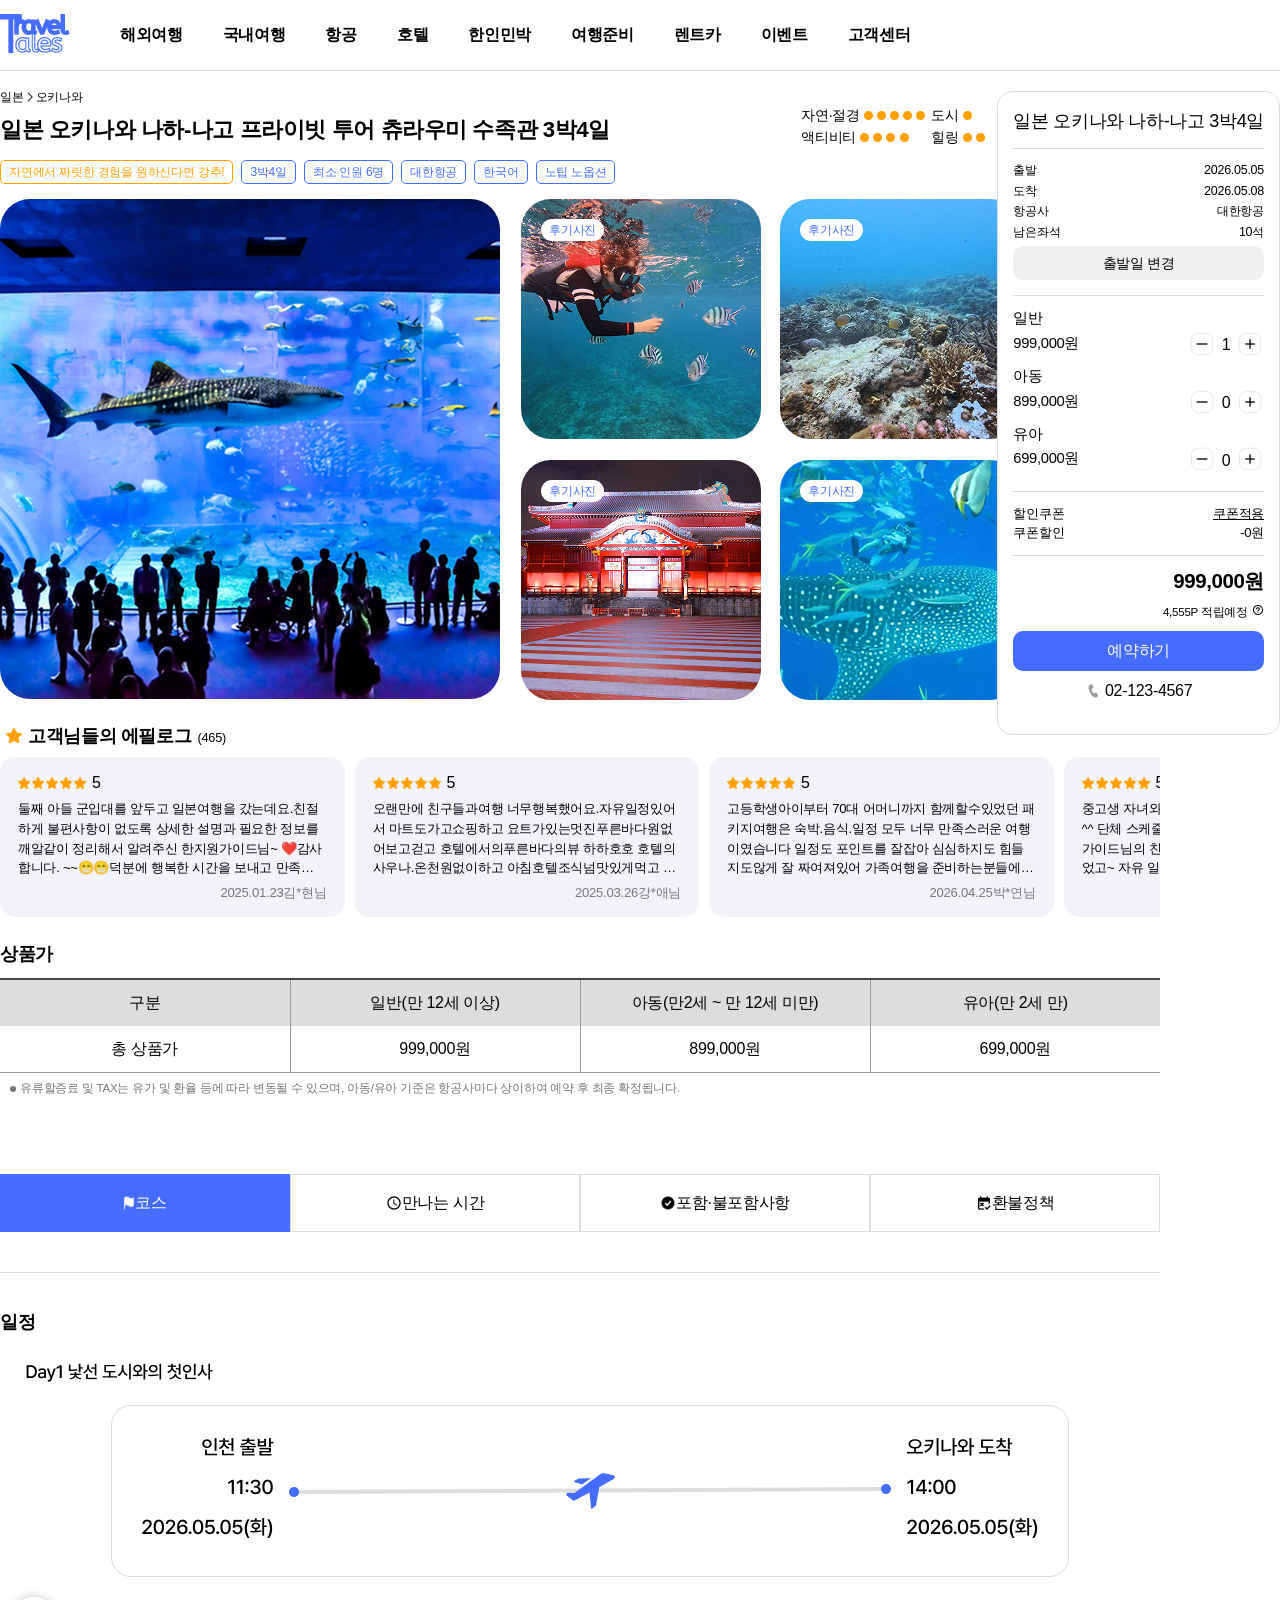
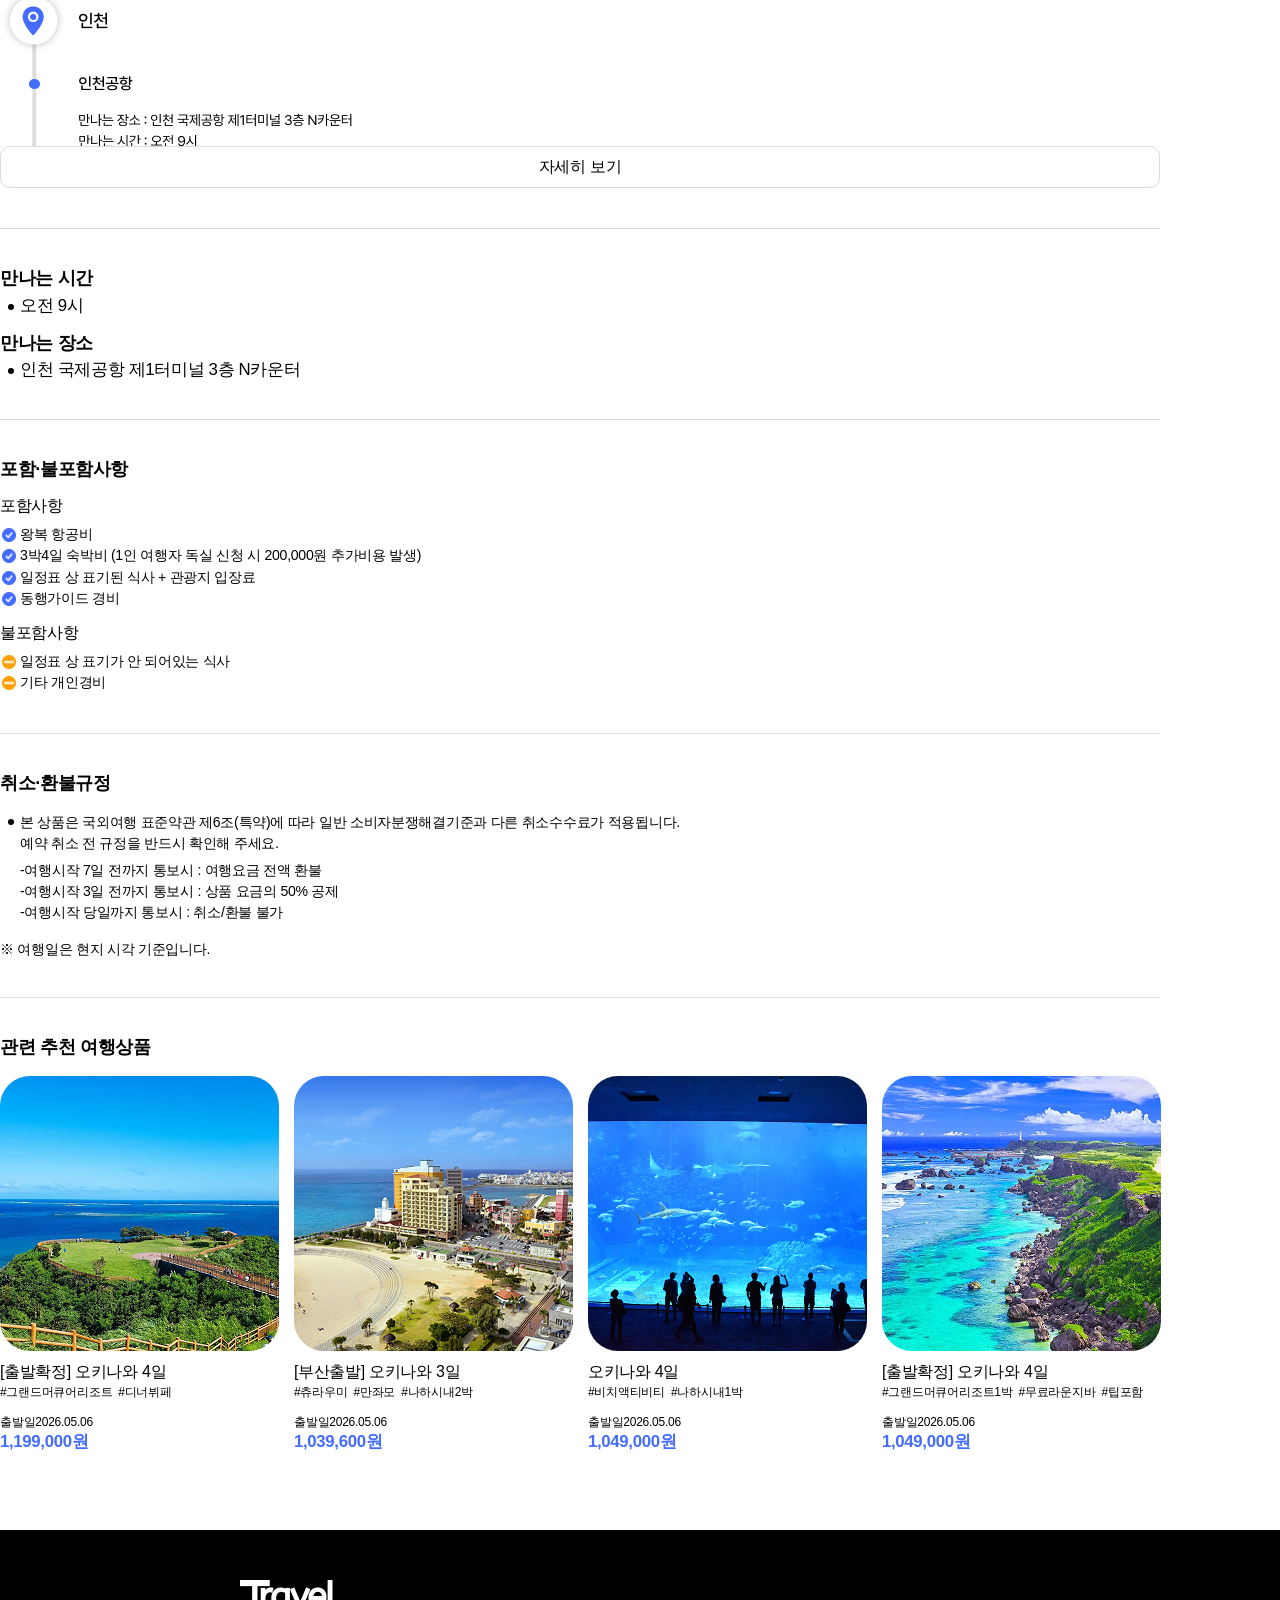
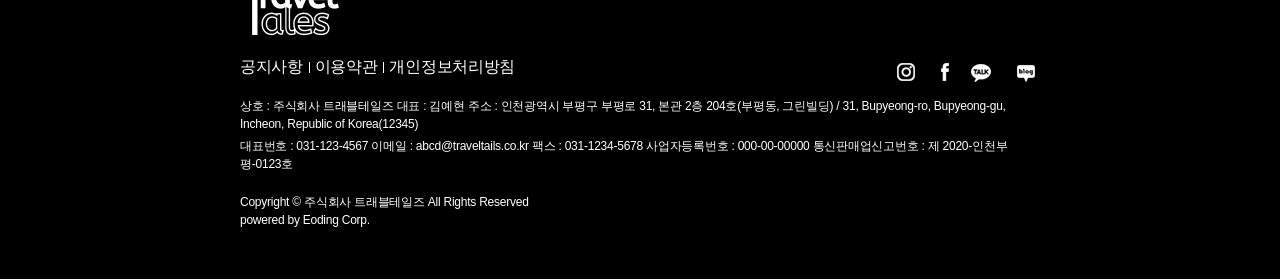
==== commit 6214da85: "최종수정1" ====
--- a/detail.html
+++ b/detail.html
@@ -26,7 +26,7 @@
         <header>
             <div id="head_contents">
                 <div class="head_left">
-                    <h1 class="logo"><a href="#"><img src="./images/common/logo.png" alt="트래블 테일즈"></a></h1>
+                    <h1 class="logo"><a href="./index.html"><img src="./images/common/logo.png" alt="트래블 테일즈"></a></h1>
                     <ul id="gnb">
                         <li><a href="#">해외여행</a>
                             <ul class="lnb">
@@ -248,14 +248,22 @@
                                 </div>
                                 <div class="swiper-slide slide2">
                                     <div class="photos">
-                                        <div class="photo_review">
+                                        <div class="photo_review ph1">
                                             <img src="./images/detail/top_img2.png" alt="">
                                             <p>후기사진</p>
                                         </div>
-                                        <div class="photo_review">
+                                        <div class="photo_review ph2">
                                             <img src="./images/detail/top_img3.png" alt="">
                                             <p>후기사진</p>
                                         </div>
+                                        <div class="photo_review ph3">
+                                            <img src="./images/detail/Rectangle 106.png" alt="">
+                                            <p>후기사진</p>
+                                        </div>
+                                        <div class="photo_review ph4">
+                                            <img src="./images/detail/Rectangle 107.png" alt="">
+                                            <p>후기사진</p>
+                                        </div>
                                     </div>
                                 </div>
                                 <div class="swiper-slide slide3">
@@ -263,11 +271,17 @@
                                 </div>
                                 <div class="swiper-slide slide4">
                                     <div class="photos">
-                                        <div class="photo_review">
+                                        <div class="photo_review ph1">
                                             <img src="./images/detail/top_img6.png" alt="">
                                         </div>
-                                        <div class="photo_review">
+                                        <div class="photo_review ph2">
                                             <img src="./images/detail/top_img7.png" alt="">
+                                        </div>
+                                        <div class="photo_review ph3">
+                                            <img src="./images/detail/Rectangle 108.png" alt="">
+                                        </div>
+                                        <div class="photo_review ph4">
+                                            <img src="./images/detail/Rectangle 109.png" alt="">
                                             <p>후기사진</p>
                                         </div>
                                     </div>
@@ -435,25 +449,25 @@
                     <div class="mid_nav">
                         <ul class="nav_wrap">
                             <li class="active">
-                                <a href="#">
+                                <a href="#" data-index="0">
                                     <img src="./images/detail/flag.png" alt="">
                                     <p>코스</p>
                                 </a>
                             </li>
                             <li>
-                                <a href="#">
+                                <a href="#" data-index="1">
                                     <img src="./images/detail/clock.png" alt="">
                                     <p>만나는 시간</p>
                                 </a>
                             </li>
                             <li>
-                                <a href="#">
+                                <a href="#" data-index="2">
                                     <img src="./images/detail/check.png" alt="">
                                     <p>포함·불포함사항</p>
                                 </a>
                             </li>
                             <li>
-                                <a href="#">
+                                <a href="#" data-index="3">
                                     <img src="./images/detail/nav_calendar.png" alt="">
                                     <p>환불정책</p>
                                 </a>
@@ -461,91 +475,93 @@
                         </ul>
                     </div>
                     <div class="item_detail"></div>
-                    <div class="schedule">
-                        <h2>일정</h2>
-                        <div class="schedule_img">
-                            <div class="schedule_img_view">
-                                <img src="./images/detail/schedule22.png" alt=""><!-- -----------------------일정 이미지로 첨부 -->
-                            </div>
-                            <button type="button" class="view_more">자세히 보기 </button>
-                        </div>
-                        <!-- <div class="schedule_detail day1">
-                            <div class="schedule_top">
-                                <p>Day1 낯선 도시와의 첫 인사</p>
-                                <div class="flight_info">
-                                    <div class="leave_info">
-                                        <span>인천출발</span>
-                                        <span>11:30</span>
-                                        <span>2026.05.05(화)</span>
-                                    </div>
-                                    <div class="flight_img">
-                                        <span></span>
-                                    </div>
-                                    <div class="arrive_onfi">
-                                        <span>오키나와 도착</span>
-                                        <span>14:00</span>
-                                        <span>2026.05.05(화)</span>
-                                    </div>
-                                </div>
-                            </div>
-                            div.
-                            <div class="hotel_meal">
-                                <dl class="hotel">
-                                    <dt>숙박</dt>
-                                    <dd>출발 3일 전까지 확정 호텔을 SMS를 통해 안내드리겠습니다. -미정</dd>
-                                </dl>
-                                <dl class="meal">
-                                    <dt>식사</dt>
-                                    <dd>
-                                        <ul class="meal_detail">
-                                            <li><span>조식</span>X</li>
-                                            <li><span>중식</span>X</li>
-                                            <li><span>석식</span>호텔 내 레스토랑</li>
-                                        </ul>
-                                    </dd>
-                                </dl>
-                            </div>
-                        </div> -->
-                    </div>
-                    <div class="meeting_time">
-                        <div class="time">
-                            <h2>만나는 시간</h2>
-                            <p>오전 9시</p>
-                        </div>
-                        <div class="spot">
-                            <h2>만나는 장소</h2>
-                            <p>인천 국제공항 제1터미널 3층 N카운터</p>
-                        </div>
-                    </div>
-                    <div class="check_list">
-                        <h2>포함·불포함사항</h2>
-                        <div class="include">
-                            <h3>포함사항</h3>
-                            <div class="list">
-                                <p>왕복 항공비</p>
-                                <p>3박4일 숙박비 (1인 여행자 독실 신청 시 200,000원 추가비용 발생)</p>
-                                <p>일정표 상 표기된 식사 + 관광지 입장료</p>
-                                <p>동행가이드 경비</p>
-                            </div>
-                        </div>
-                        <div class="not_include">
-                            <h3>불포함사항</h3>
-                            <div class="list">
-                                <p>일정표 상 표기가 안 되어있는 식사</p>
-                                <p>기타 개인경비</p>
-                            </div>
-                        </div>
-                    </div>
-                    <div class="refund">
-                        <h2>취소·환불규정</h2>
-                        <div class="refund_txt">
-                            <p>본 상품은 국외여행 표준약관 제6조(특약)에 따라 일반 소비자분쟁해결기준과 다른 취소수수료가 적용됩니다.<br>예약 취소 전 규정을 반드시 확인해 주세요.</p>
-                            <div class="refund_amount">
-                                <span>-여행시작 7일 전까지 통보시 : 여행요금 전액 환불</span>
-                                <span>-여행시작 3일 전까지 통보시 : 상품 요금의 50% 공제</span>
-                                <span>-여행시작 당일까지 통보시 : 취소/환불 불가</span>
-                            </div>
-                            <em>※ 여행일은 현지 시각 기준입니다.</em>
+                    <div id="info_wrap">
+                        <div class="schedule">
+                            <h2>일정</h2>
+                            <div class="schedule_img">
+                                <div class="schedule_img_view">
+                                    <img src="./images/detail/schedule22.png" alt=""><!-- -----------------------일정 이미지로 첨부 -->
+                                </div>
+                                <button type="button" class="view_more">자세히 보기 </button>
+                            </div>
+                            <!-- <div class="schedule_detail day1">
+                                <div class="schedule_top">
+                                    <p>Day1 낯선 도시와의 첫 인사</p>
+                                    <div class="flight_info">
+                                        <div class="leave_info">
+                                            <span>인천출발</span>
+                                            <span>11:30</span>
+                                            <span>2026.05.05(화)</span>
+                                        </div>
+                                        <div class="flight_img">
+                                            <span></span>
+                                        </div>
+                                        <div class="arrive_onfi">
+                                            <span>오키나와 도착</span>
+                                            <span>14:00</span>
+                                            <span>2026.05.05(화)</span>
+                                        </div>
+                                    </div>
+                                </div>
+                                div.
+                                <div class="hotel_meal">
+                                    <dl class="hotel">
+                                        <dt>숙박</dt>
+                                        <dd>출발 3일 전까지 확정 호텔을 SMS를 통해 안내드리겠습니다. -미정</dd>
+                                    </dl>
+                                    <dl class="meal">
+                                        <dt>식사</dt>
+                                        <dd>
+                                            <ul class="meal_detail">
+                                                <li><span>조식</span>X</li>
+                                                <li><span>중식</span>X</li>
+                                                <li><span>석식</span>호텔 내 레스토랑</li>
+                                            </ul>
+                                        </dd>
+                                    </dl>
+                                </div>
+                            </div> -->
+                        </div>
+                        <div class="meeting_time">
+                            <div class="time">
+                                <h2>만나는 시간</h2>
+                                <p>오전 9시</p>
+                            </div>
+                            <div class="spot">
+                                <h2>만나는 장소</h2>
+                                <p>인천 국제공항 제1터미널 3층 N카운터</p>
+                            </div>
+                        </div>
+                        <div class="check_list">
+                            <h2>포함·불포함사항</h2>
+                            <div class="include">
+                                <h3>포함사항</h3>
+                                <div class="list">
+                                    <p>왕복 항공비</p>
+                                    <p>3박4일 숙박비 (1인 여행자 독실 신청 시 200,000원 추가비용 발생)</p>
+                                    <p>일정표 상 표기된 식사 + 관광지 입장료</p>
+                                    <p>동행가이드 경비</p>
+                                </div>
+                            </div>
+                            <div class="not_include">
+                                <h3>불포함사항</h3>
+                                <div class="list">
+                                    <p>일정표 상 표기가 안 되어있는 식사</p>
+                                    <p>기타 개인경비</p>
+                                </div>
+                            </div>
+                        </div>
+                        <div class="refund">
+                            <h2>취소·환불규정</h2>
+                            <div class="refund_txt">
+                                <p>본 상품은 국외여행 표준약관 제6조(특약)에 따라 일반 소비자분쟁해결기준과 다른 취소수수료가 적용됩니다.<br>예약 취소 전 규정을 반드시 확인해 주세요.</p>
+                                <div class="refund_amount">
+                                    <span>-여행시작 7일 전까지 통보시 : 여행요금 전액 환불</span>
+                                    <span>-여행시작 3일 전까지 통보시 : 상품 요금의 50% 공제</span>
+                                    <span>-여행시작 당일까지 통보시 : 취소/환불 불가</span>
+                                </div>
+                                <em>※ 여행일은 현지 시각 기준입니다.</em>
+                            </div>
                         </div>
                     </div>
                     <div class="relative_item">
--- a/styles/detail.css
+++ b/styles/detail.css
@@ -1,6 +1,6 @@
 #wrap header {border-bottom: 1px solid #ddd; margin-bottom: 20px;}
 #wrap header #head_contents .head_left #gnb li a {color: #000;}
-#wrap header #head_contents .head_right a img {filter: invert(100%);}
+#wrap header #head_contents .head_right a img {filter: invert(0);}
 /* ----------------------------------------------------------------sticky sidebar 시작 */
 #wrap main #main_wrap {max-width: 1440px; margin: 0 auto;}
 #wrap main #main_wrap #sticky_sidebar {
@@ -25,7 +25,7 @@
     font-size: 0.88rem;
 }
 #wrap main #main_wrap #sticky_sidebar .party {
-    padding: 15px; border-bottom: 1px solid #ddd;
+    padding: 15px 0; border-bottom: 1px solid #ddd;
     display: flex; flex-flow: column; gap: 8px;
 }
 #wrap main #main_wrap #sticky_sidebar .party .party_count h2,
@@ -83,13 +83,27 @@
 }
 #wrap main #main_wrap #main_left .main_info .tags .suggest {color:#FF9F00;border: 1px solid #FF9F00;}
 /* ------------------------------------------------상단 이미지 스와이퍼 */
+#wrap main #main_wrap #main_left .main_info .photo_wrap .swiper-wrapper {}
+#wrap main #main_wrap #main_left .main_info .photo_wrap .swiper-wrapper .swiper-slide {width: 521px !important;}
 #wrap main #main_wrap #main_left .main_info .photo_wrap .swiper-wrapper .slide2,
 #wrap main #main_wrap #main_left .main_info .photo_wrap .swiper-wrapper .slide4,
-#wrap main #main_wrap #main_left .main_info .photo_wrap .swiper-wrapper .slide6 {width:fit-content;}
+#wrap main #main_wrap #main_left .main_info .photo_wrap .swiper-wrapper .slide6 {width: 240px;}
+#wrap main #main_wrap #main_left .main_info .photo_wrap .swiper-wrapper .slide2 .photos,
+#wrap main #main_wrap #main_left .main_info .photo_wrap .swiper-wrapper .slide4 .photos,
+#wrap main #main_wrap #main_left .main_info .photo_wrap .swiper-wrapper .slide6 .photos {
+    display: grid; grid-template-areas:
+        "photo1 photo2"
+        "photo3 photo4"
+    ; gap: 18px;
+}
+#wrap main #main_wrap #main_left .main_info .photo_wrap .swiper-wrapper .swiper-slide .photos .ph1 {grid-area: 'photo1';}
+#wrap main #main_wrap #main_left .main_info .photo_wrap .swiper-wrapper .swiper-slide .photos .ph2 {grid-area: 'photo2';}
+#wrap main #main_wrap #main_left .main_info .photo_wrap .swiper-wrapper .swiper-slide .photos .ph3 {grid-area: 'photo3';}
+#wrap main #main_wrap #main_left .main_info .photo_wrap .swiper-wrapper .swiper-slide .photos .ph4 {grid-area: 'photo4';}
 #wrap main #main_wrap #main_left .main_info .photo_wrap .swiper-wrapper .swiper-slide img {border-radius: 30px;}
-#wrap main #main_wrap #main_left .main_info .photo_wrap .swiper-wrapper .swiper-slide .photos {width: max-content;}
+#wrap main #main_wrap #main_left .main_info .photo_wrap .swiper-wrapper .swiper-slide .photos {height: 501px; width: max-content;}
 #wrap main #main_wrap #main_left .main_info .photo_wrap .swiper-wrapper .swiper-slide .photos .photo_review {
-    position: relative;
+    position: relative; width: 241px;
 }
 #wrap main #main_wrap #main_left .main_info .photo_wrap .swiper-wrapper .swiper-slide .photos .photo_review p {
     position: absolute; top: 20px; left: 20px; font-size: 0.75rem; background-color: #fff;
@@ -107,8 +121,8 @@
     padding: 18px; background: #F2F3F8; border-radius: 15px; height: 100%;
     display: flex; flex-flow: column; justify-content: space-between;
 }
-#wrap main #main_wrap #main_left .epilogue .review_wrap .swiper-wrapper .swiper-slide
-#wrap main #main_wrap #main_left .epilogue .review_wrap .swiper-wrapper .swiper-slide .review_top .star_point {display: flex;}
+#wrap main #main_wrap #main_left .epilogue .review_wrap .swiper-wrapper .swiper-slide {}
+#wrap main #main_wrap #main_left .epilogue .review_wrap .swiper-wrapper .swiper-slide .review_top .star_point {display: flex; align-items: center; gap: 6px;}
 #wrap main #main_wrap #main_left .epilogue .review_wrap .swiper-wrapper .swiper-slide .review_top .star_point .star {display: flex; gap: 2px;}
 #wrap main #main_wrap #main_left .epilogue .review_wrap .swiper-wrapper .swiper-slide .review_top .star_point .star img {width: 12px; height: 12px;}
 #wrap main #main_wrap #main_left .epilogue .review_wrap .swiper-wrapper .swiper-slide .review_top .star p {font-size: 0.82rem;}
@@ -162,7 +176,10 @@
 #wrap main #main_wrap #main_left .schedule {border-top: 1px solid #ddd; padding: 40px 0;}
 #wrap main #main_wrap #main_left .schedule h2 {font-size: 1.13rem; font-weight: 600; margin-bottom: 15px;}
 #wrap main #main_wrap #main_left .schedule .schedule_img_view {
-    max-height: 400px; overflow: hidden;
+    height: 400px; overflow: hidden;
+}
+#wrap main #main_wrap #main_left .schedule .schedule_img_view.active {
+    height: unset;
 }
 #wrap main #main_wrap #main_left .schedule .schedule_img .view_more::before {}
 #wrap main #main_wrap #main_left .schedule .schedule_img .view_more {
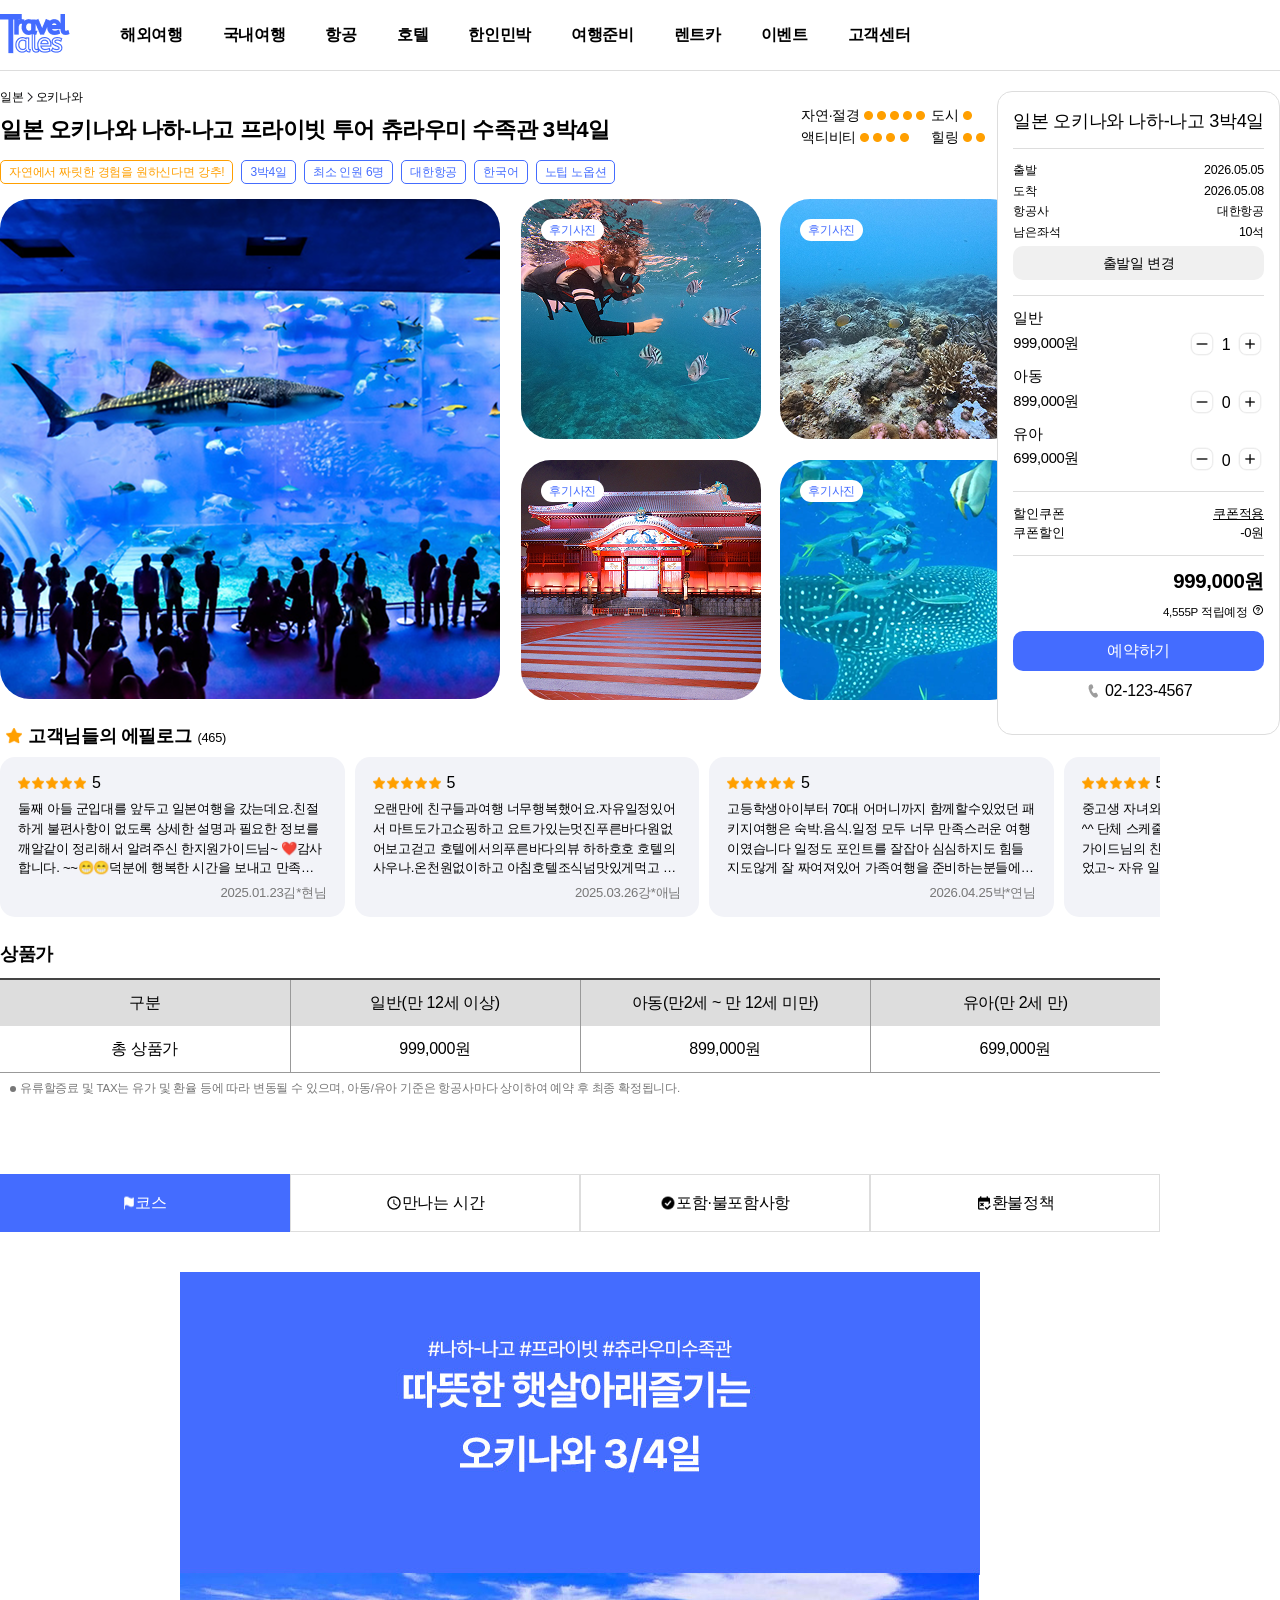
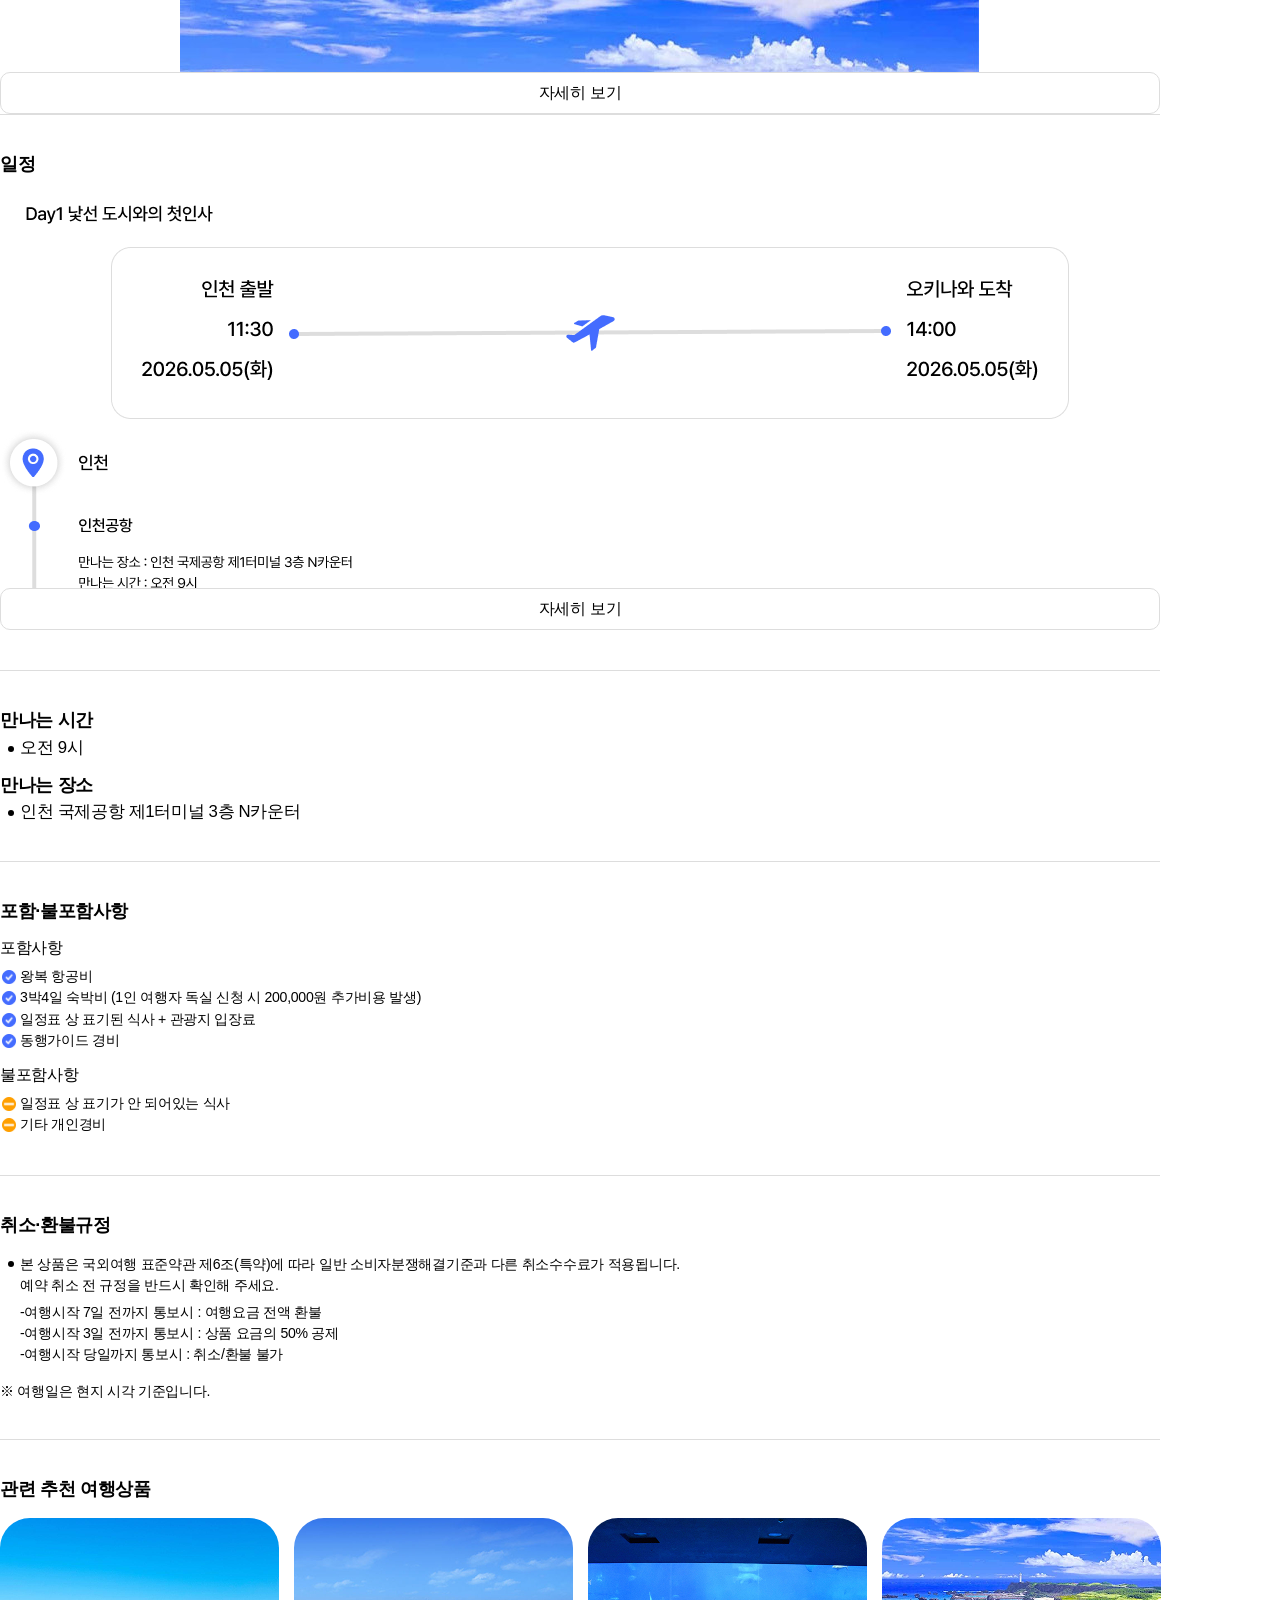
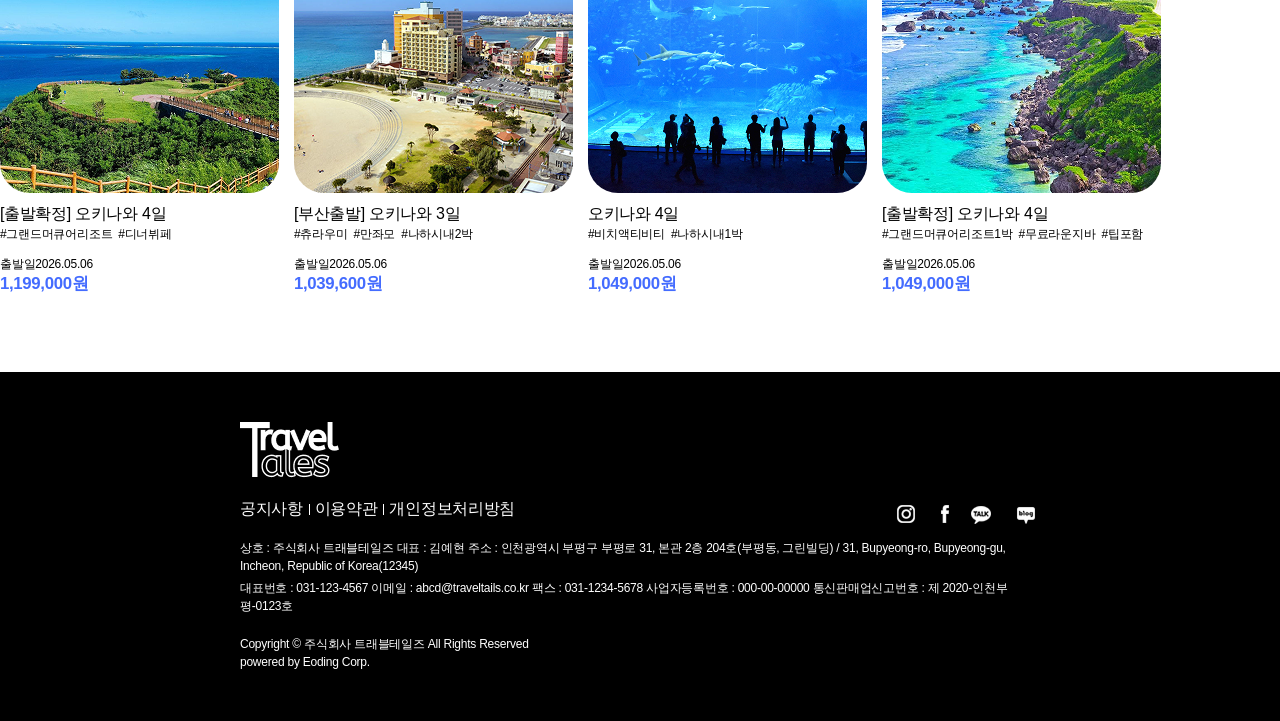
==== commit 38e7d4bd: "최종수정2" ====
--- a/detail.html
+++ b/detail.html
@@ -474,7 +474,12 @@
                             </li>
                         </ul>
                     </div>
-                    <div class="item_detail"></div>
+                    <div class="detail_img_wrap">
+                        <div class="item_detail">
+                            <img src="./images/detail/detail_img.jpg" alt="">
+                        </div>
+                        <button type="button" class="view_more">자세히 보기</button>
+                    </div>
                     <div id="info_wrap">
                         <div class="schedule">
                             <h2>일정</h2>
--- a/styles/detail.css
+++ b/styles/detail.css
@@ -6,7 +6,7 @@
 #wrap main #main_wrap #sticky_sidebar {
     float: right; padding: 20px 15px;
     border: 1px solid #ddd; border-radius: 15px;
-    position: sticky; top: 20px;
+    position: sticky; top: 20px; background-color: #fff; z-index: 500;
 }
 #wrap main #main_wrap #sticky_sidebar h1 {
     font-size: 1.13rem; padding-bottom: 18px; border-bottom: 1px solid #ddd;
@@ -172,6 +172,13 @@
 #wrap main #main_wrap #main_left .mid_nav .nav_wrap li a img {}
 #wrap main #main_wrap #main_left .mid_nav .nav_wrap li a p {}
 /* ----------------------------------------------------------------상품상세(이미지대체) */
+#wrap main #main_wrap #main_left .detail_img_wrap {}
+#wrap main #main_wrap #main_left .detail_img_wrap .item_detail {height: 400px; overflow: hidden;}
+#wrap main #main_wrap #main_left .detail_img_wrap .item_detail img {display:block; margin: 0 auto;}
+#wrap main #main_wrap #main_left .detail_img_wrap .view_more {
+    width: 100%; text-align: center; border: 1px solid #ddd; padding: 12px 0;
+    border-radius: 10px;
+}
 /* ----------------------------------------------------------------일정 */
 #wrap main #main_wrap #main_left .schedule {border-top: 1px solid #ddd; padding: 40px 0;}
 #wrap main #main_wrap #main_left .schedule h2 {font-size: 1.13rem; font-weight: 600; margin-bottom: 15px;}
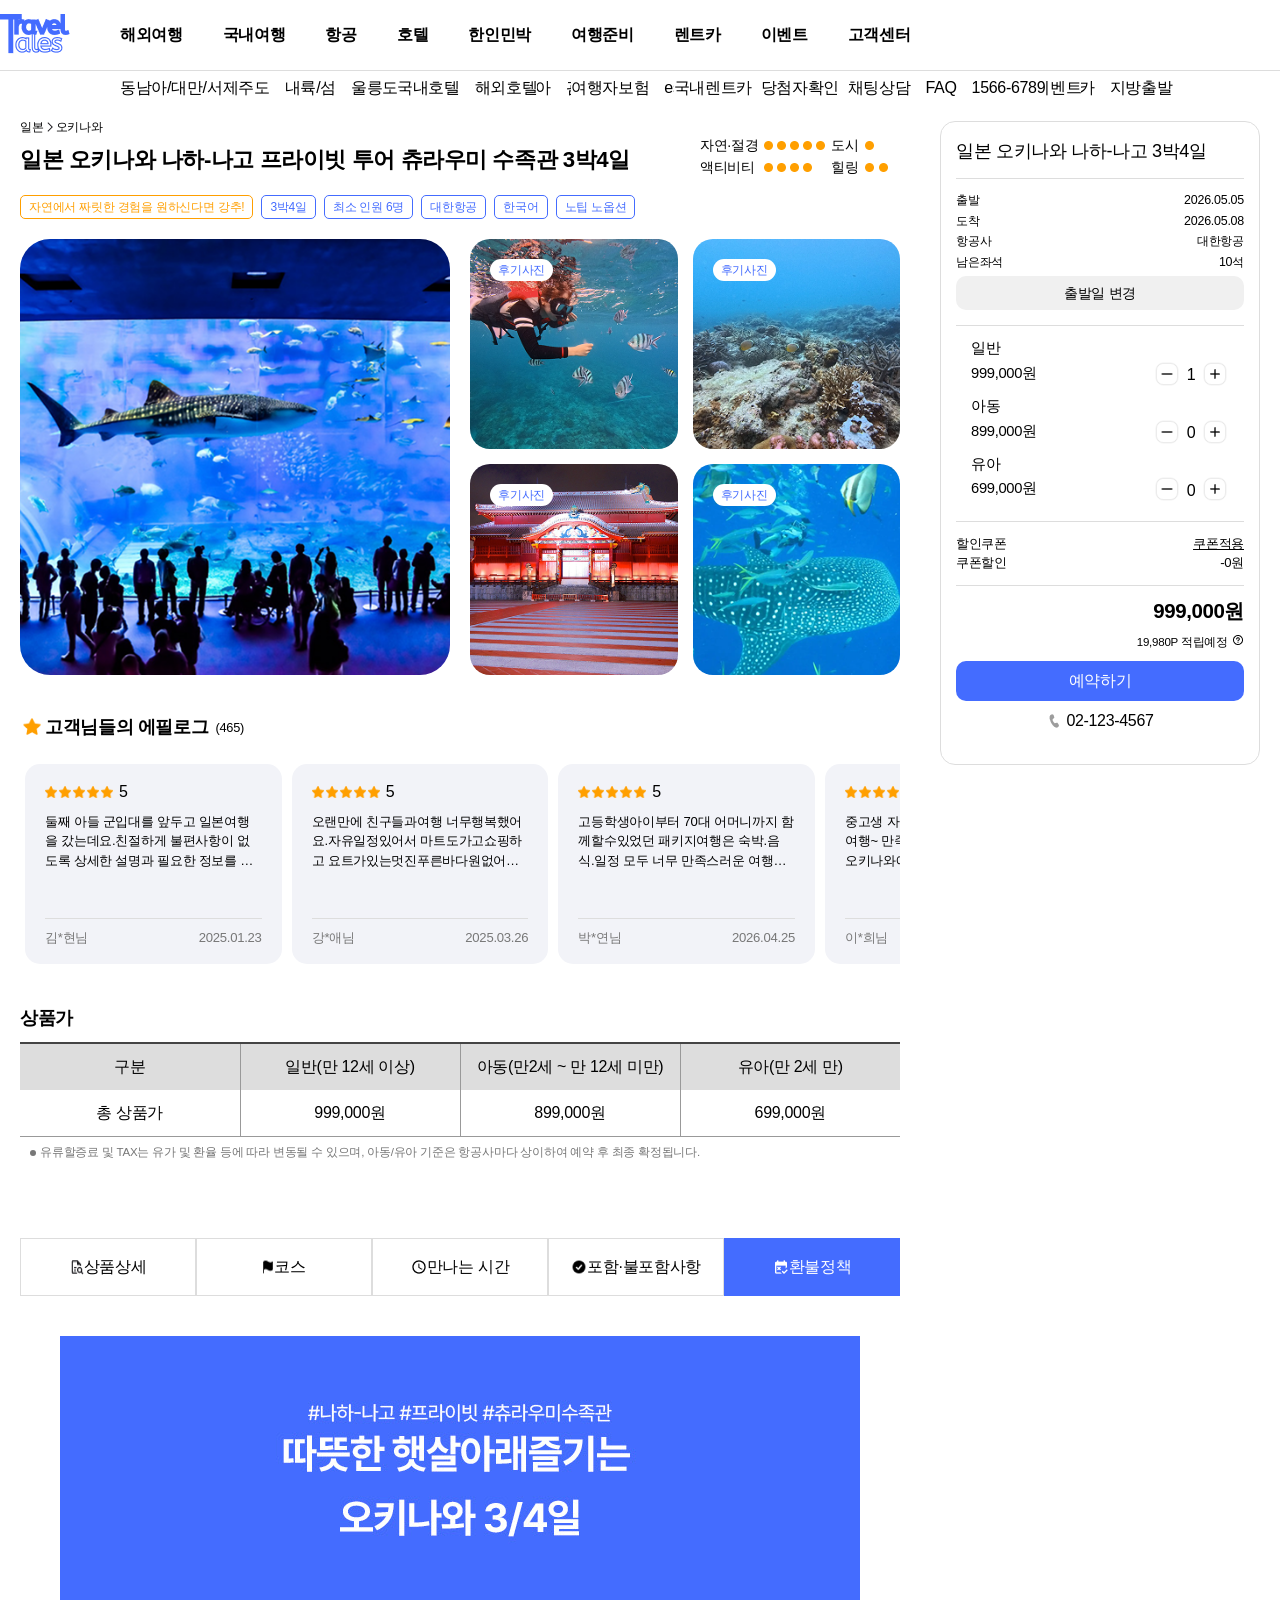
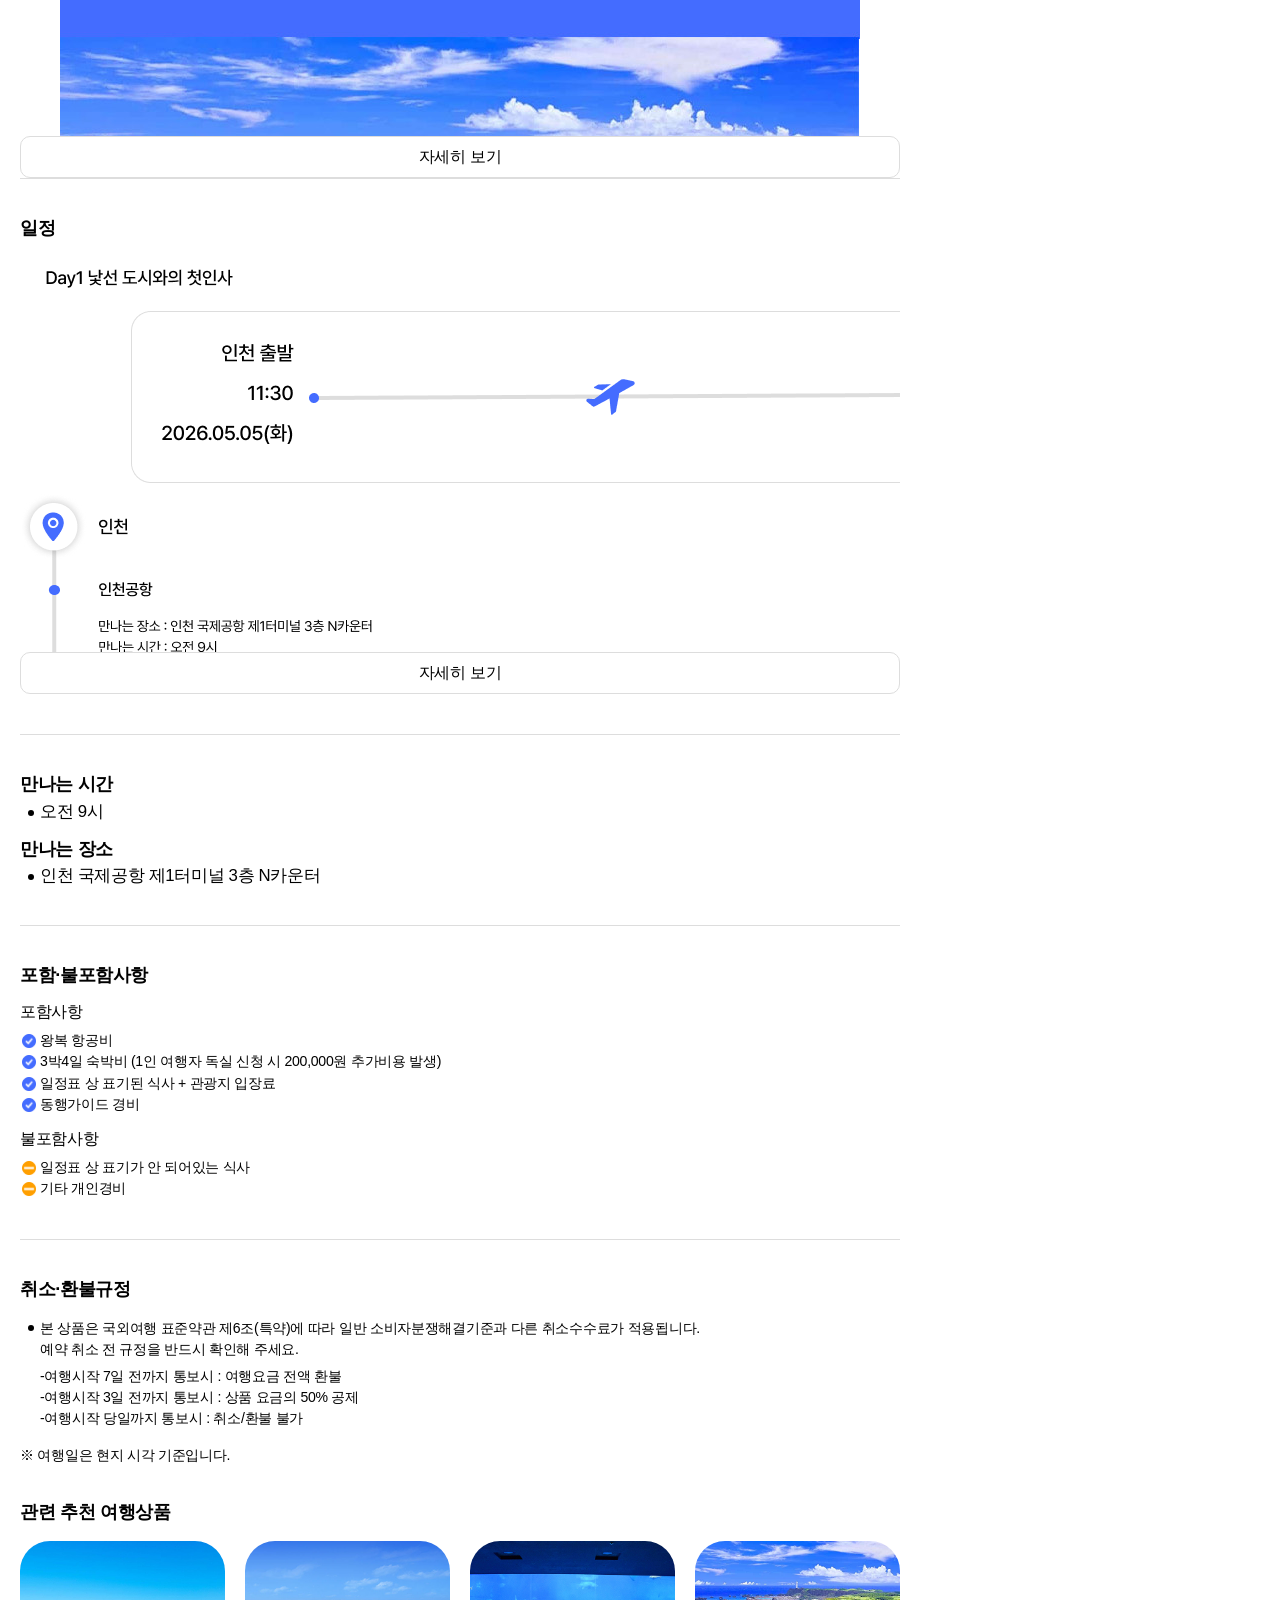
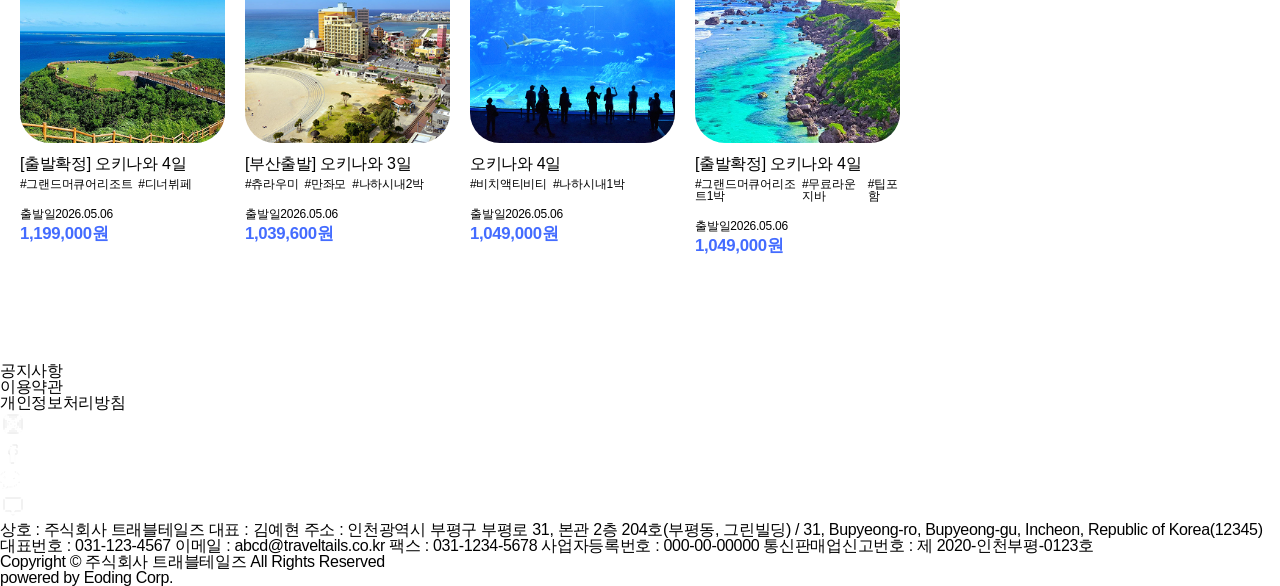
==== commit 09c1b0b3: "집에서작업" ====
--- a/detail.html
+++ b/detail.html
@@ -95,6 +95,478 @@
         </header>
         <main>
             <div id="main_wrap">
+                <div id="main_left">
+                    <!-- <div class="top_btn">
+                        <a href="#"><img src="#" alt="뒤로"></a>
+                        <a href="#"><img src="#" alt="메인"></a>
+                    </div> -->
+                    <div class="main_info">
+                        <div class="info_top">
+                            <div class="detail_title">
+                                <div class="category">
+                                    <a href="">일본</a>
+                                    <img src="./images/detail/arrow_back_ios_new.png" alt="">
+                                    <a href="">오키나와</a>
+                                </div>
+                                <h1>일본 오키나와 나하-나고 프라이빗 투어 츄라우미 수족관 3박4일</h1>
+                            </div>
+                            <div class="theme_level">
+                                <div class="theme theme1">
+                                    <p>자연·절경</p>
+                                    <div class="level">
+                                        <img src="./images/detail/theme_level.png" alt="">
+                                        <img src="./images/detail/theme_level.png" alt="">
+                                        <img src="./images/detail/theme_level.png" alt="">
+                                        <img src="./images/detail/theme_level.png" alt="">
+                                        <img src="./images/detail/theme_level.png" alt="">
+                                    </div>
+                                </div>
+                                <div class="theme theme2">
+                                    <p>도시</p>
+                                    <div class="level">
+                                        <img src="./images/detail/theme_level.png" alt="">
+                                        <img src="#" alt="">
+                                        <img src="#" alt="">
+                                        <img src="#" alt="">
+                                        <img src="#" alt="">
+                                    </div>
+                                </div>
+                                <div class="theme theme3">
+                                    <p>액티비티</p>
+                                    <div class="level">
+                                        <img src="./images/detail/theme_level.png" alt="">
+                                        <img src="./images/detail/theme_level.png" alt="">
+                                        <img src="./images/detail/theme_level.png" alt="">
+                                        <img src="./images/detail/theme_level.png" alt="">
+                                        <img src="#" alt="">
+                                    </div>
+                                </div>
+                                <div class="theme theme4">
+                                    <p>힐링</p>
+                                    <div class="level">
+                                        <img src="./images/detail/theme_level.png" alt="">
+                                        <img src="./images/detail/theme_level.png" alt="">
+                                        <img src="#" alt="">
+                                        <img src="#" alt="">
+                                        <img src="#" alt="">
+                                    </div>
+                                </div>
+                            </div>
+                        </div>
+                        <div class="tags">
+                            <p class="suggest">자연에서 짜릿한 경험을 원하신다면 강추!</p>
+                            <p>3박4일</p>
+                            <p>최소 인원 6명</p>
+                            <p>대한항공</p>
+                            <p>한국어</p>
+                            <p>노팁 노옵션</p>
+                        </div>
+                        <div class="swiper photo_wrap">
+                            <div class="swiper-wrapper">
+                                <div class="swiper-slide slide1">
+                                    <img src="./images/detail/top_img1.png" alt="">
+                                </div>
+                                <div class="swiper-slide slide2">
+                                    <div class="photos">
+                                        <div class="photo_review ph1">
+                                            <img src="./images/detail/top_img2.png" alt="">
+                                            <p>후기사진</p>
+                                        </div>
+                                        <div class="photo_review ph2">
+                                            <img src="./images/detail/top_img3.png" alt="">
+                                            <p>후기사진</p>
+                                        </div>
+                                        <div class="photo_review ph3">
+                                            <img src="./images/detail/Rectangle 106.png" alt="">
+                                            <p>후기사진</p>
+                                        </div>
+                                        <div class="photo_review ph4">
+                                            <img src="./images/detail/Rectangle 107.png" alt="">
+                                            <p>후기사진</p>
+                                        </div>
+                                    </div>
+                                </div>
+                                <div class="swiper-slide slide3">
+                                    <img src="./images/detail/top_img4.png" alt="">
+                                </div>
+                                <div class="swiper-slide slide4">
+                                    <div class="photos">
+                                        <div class="photo_review ph1">
+                                            <img src="./images/detail/top_img6.png" alt="">
+                                        </div>
+                                        <div class="photo_review ph2">
+                                            <img src="./images/detail/top_img7.png" alt="">
+                                        </div>
+                                        <div class="photo_review ph3">
+                                            <img src="./images/detail/Rectangle 108.png" alt="">
+                                        </div>
+                                        <div class="photo_review ph4">
+                                            <img src="./images/detail/Rectangle 109.png" alt="">
+                                            <p>후기사진</p>
+                                        </div>
+                                    </div>
+                                </div>
+                                <div class="swiper-slide slide5">
+                                    <img src="./images/detail/top_img5.png" alt="#">
+                                </div>
+                                <div class="swiper-slide slide6">
+                                    <div class="photos">
+                                        <div class="photo_review">
+                                            <img src="./images/detail/top_img8.png" alt="">
+                                        </div>
+                                        <div class="photo_review">
+                                            <img src="./images/detail/top_img9.png" alt="">
+                                            <p>후기사진</p>
+                                        </div>
+                                        <div class="photo_review">
+                                            <img src="./images/detail/hs1.png" alt="">
+                                            <p>후기사진</p>
+                                        </div>
+                                        <div class="photo_review">
+                                            <img src="./images/detail/hs2.png" alt="">
+                                            <p>후기사진</p>
+                                        </div>
+                                    </div>
+                                </div>
+                            </div>
+                        </div>
+                    </div>
+                    <div class="epilogue">
+                        <div class="epilogue_top">
+                            <img src="./images/detail/star_big.png" alt="">
+                            <h2>고객님들의 에필로그</h2>
+                            <a href="#"><em>(465)</em><img src="#" alt=""></a>
+                        </div>
+                        <div class="swiper review_wrap">
+                            <div class="swiper-wrapper">
+                                <a href="#" class="swiper-slide slide1">
+                                    <div class="review_top">
+                                        <div class="star_point">
+                                            <div class="star">
+                                                <img src="./images/detail/star_small.png" alt="">
+                                                <img src="./images/detail/star_small.png" alt="">
+                                                <img src="./images/detail/star_small.png" alt="">
+                                                <img src="./images/detail/star_small.png" alt="">
+                                                <img src="./images/detail/star_small.png" alt="">
+                                            </div>
+                                            <p>5</p>
+                                        </div>
+                                        <p>둘째 아들 군입대를 앞두고 일본여행을 갔는데요.친절하게 불편사항이 없도록 상세한 설명과 필요한 정보를 깨알같이 정리해서 알려주신 한지원가이드님~ ❤️감사합니다. ~~😁😁덕분에 행복한 시간을 보내고 만족해서 돌아왔습니다.다음 일본여행에도 또 만나고 싶은 가이드님이세요~</p>
+                                    </div>
+                                    <div class="name_date">
+                                        <span>김*현님</span>
+                                        <span>2025.01.23</span>
+                                    </div>
+                                </a>
+                                <a href="#" class="swiper-slide slide2">
+                                    <div class="review_top">
+                                        <div class="star_point">
+                                            <div class="star">
+                                                <img src="./images/detail/star_small.png" alt="">
+                                                <img src="./images/detail/star_small.png" alt="">
+                                                <img src="./images/detail/star_small.png" alt="">
+                                                <img src="./images/detail/star_small.png" alt="">
+                                                <img src="./images/detail/star_small.png" alt="">
+                                            </div>
+                                            <p>5</p>
+                                        </div>
+                                        <p>오랜만에 친구들과여행 너무행복했어요.자유일정있어서 마트도가고쇼핑하고 요트가있는멋진푸른바다원없어보고걷고 호텔에서의푸른바다의뷰 하하호호 호텔의사우나.온천원없이하고 아침호텔조식넘맛있게먹고 너무행복한오키나와여행 또시간되면. 가렵니다</p>
+                                    </div>
+                                    <div class="name_date">
+                                        <span>강*애님</span>
+                                        <span>2025.03.26</span>
+                                    </div>
+                                </a>
+                                <a href="#" class="swiper-slide slide3">
+                                    <div class="review_top">
+                                        <div class="star_point">
+                                            <div class="star">
+                                                <img src="./images/detail/star_small.png" alt="">
+                                                <img src="./images/detail/star_small.png" alt="">
+                                                <img src="./images/detail/star_small.png" alt="">
+                                                <img src="./images/detail/star_small.png" alt="">
+                                                <img src="./images/detail/star_small.png" alt="">
+                                            </div>
+                                            <p>5</p>
+                                        </div>
+                                        <p>고등학생아이부터 70대 어머니까지 함께할수있었던 패키지여행은 숙박.음식.일정 모두 너무 만족스러운 여행이였습니다 일정도 포인트를 잘잡아 심심하지도 힘들지도않게 잘 짜여져있어 가족여행을 준비하는분들에게 완젼 추천합니다 또한 이윤자가이드님 덕분에 여행첫날부터 마지막날까지 개인적인 어려움이있었는데도 불구하고 너무 많은 도움과 편안한 여행을 즐길수있었습니다</p>
+                                    </div>
+                                    <div class="name_date">
+                                        <span>박*연님</span>
+                                        <span>2026.04.25</span>
+                                    </div>
+                                </a>
+                                <a href="#" class="swiper-slide slide4">
+                                    <div class="review_top">
+                                        <div class="star_point">
+                                            <div class="star">
+                                                <img src="./images/detail/star_small.png" alt="">
+                                                <img src="./images/detail/star_small.png" alt="">
+                                                <img src="./images/detail/star_small.png" alt="">
+                                                <img src="./images/detail/star_small.png" alt="">
+                                                <img src="./images/detail/star_small.png" alt="">
+                                            </div>
+                                            <p>5</p>
+                                        </div>
+                                        <p>중고생 자녀와 함께한 오키나와 가족여행~ 만족입니다^^ 단체 스케줄 때는 오키나와에서 가볼만한 관광지를 가이드님의 친절하고 상세한 설명 들으며 둘러볼 수 있었고~ 자유 일정 때는 호텔수영장에서 놀다가 근처 바닷가도 가보고 쇼핑도 할 수 있어서 일석이조였습니다! 오키나와 사람들 진짜 친절하구요...장수의 아이콘 오키나와는 역시 음식이 건강한 맛이더군요. 저는 개인적으로 잘 맞았어요! 숙소 라구나가든은 걸어서 바다도 볼 수 있고 쇼핑도 할 수 있어서 편리했어요~ 호텔 앞바다, 트로피칼 비치 정말 예뻐요! 만좌도도 멋졌고요~ 아이들은 츄라우미수족관 좋아했어요...글라스보트 타면서 물고기 보는 건 가족 모두 만족했고 생각보다 훨씬 재밌고 신기했어요~ 단, 츄라유온천은 못 가서 아쉬웠어요...여행 전부터 연락주셔서 준비사항 꼼꼼히 챙겨주시고 여행 일정 때는 물론 돌아와서 짐 찾을 때까지도 신경써주신 한지원 가이드님, 정말 대단하세요! 덕분에 즐거운 여행 했습니다.감사합니다^^</p>
+                                    </div>
+                                    <div class="name_date">
+                                        <span>이*희님</span>
+                                        <span>2026.03.07</span>
+                                    </div>
+                                </a>
+                                <a href="#" class="swiper-slide slide5">
+                                    <div class="review_top">
+                                        <div class="star_point">
+                                            <div class="star">
+                                                <img src="./images/detail/star_small.png" alt="">
+                                                <img src="./images/detail/star_small.png" alt="">
+                                                <img src="./images/detail/star_small.png" alt="">
+                                                <img src="./images/detail/star_small.png" alt="">
+                                                <img src="./images/detail/star_small.png" alt="">
+                                            </div>
+                                            <p>5</p>
+                                        </div>
+                                        <p>13명대가족과함께 간 오키나와여행 적당히 여유있으면서 오키나와 대표관광지도 둘러볼수있는 스케줄이라 딱좋았어요. 다음에도 노랑풍선 이용할께요</p>
+                                    </div>
+                                    <div class="name_date">
+                                        <span>심*경님</span>
+                                        <span>2026.01.23</span>
+                                    </div>
+                                </a>
+                                <a href="#" class="swiper-slide slide6">
+                                    <div class="review_top">
+                                        <div class="star_point">
+                                            <div class="star">
+                                                <img src="./images/detail/star_small.png" alt="">
+                                                <img src="./images/detail/star_small.png" alt="">
+                                                <img src="./images/detail/star_small.png" alt="">
+                                                <img src="./images/detail/star_small.png" alt="">
+                                                <img src="./images/detail/star_small.png" alt="">
+                                            </div>
+                                            <p>5</p>
+                                        </div>
+                                        <p>한지원 가이드님 진짜 전문가이십니다. 존경스러워요 덕분에 알차고 즐겁게 여행했어요</p>
+                                    </div>
+                                    <div class="name_date">
+                                        <span>윤*영님</span>
+                                        <span>2026.02.13</span>
+                                    </div>
+                                </a>
+                            </div>
+                        </div>
+                    </div>
+                    <div class="price_info">
+                        <h2>상품가</h2>
+                        <table class="chart">
+                            <tr class="chart_top">
+                                <th>구분</th>
+                                <th>일반(만 12세 이상)</th>
+                                <th>아동(만2세 ~ 만 12세 미만)</th>
+                                <th>유아(만 2세 만)</th>
+                            </tr>
+                            <tr class="chart_btm">
+                                <td>총 상품가</td>
+                                <td>999,000원</td>
+                                <td>899,000원</td>
+                                <td>699,000원</td>
+                            </tr>
+                        </table>
+                        <p>유류할증료 및 TAX는 유가 및 환율 등에 따라 변동될 수 있으며, 아동/유아 기준은 항공사마다 상이하여 예약 후 최종 확정됩니다.</p>
+                    </div>
+                    <div class="mid_nav">
+                        <ul class="nav_wrap">
+                            <li class="active">
+                                <a href="#" data-index="0">
+                                    <img src="./images/detail/quick_reference_all.png" alt="">
+                                    <p>상품상세</p>
+                                </a>
+                            </li>
+                            <li>
+                                <a href="#" data-index="1">
+                                    <img src="./images/detail/flag.png" alt="">
+                                    <p>코스</p>
+                                </a>
+                            </li>
+                            <li>
+                                <a href="#" data-index="2">
+                                    <img src="./images/detail/clock.png" alt="">
+                                    <p>만나는 시간</p>
+                                </a>
+                            </li>
+                            <li>
+                                <a href="#" data-index="3">
+                                    <img src="./images/detail/check.png" alt="">
+                                    <p>포함·불포함사항</p>
+                                </a>
+                            </li>
+                            <li>
+                                <a href="#" data-index="4">
+                                    <img src="./images/detail/nav_calendar.png" alt="">
+                                    <p>환불정책</p>
+                                </a>
+                            </li>
+                        </ul>
+                    </div>
+                    <div id="info_wrap">
+                        <div class="detail_img_wrap">
+                            <div class="item_detail">
+                                <img src="./images/detail/detail_img.jpg" alt="">
+                            </div>
+                            <button type="button" class="view_more">자세히 보기</button>
+                        </div>
+                        <div class="schedule">
+                            <h2>일정</h2>
+                            <div class="schedule_img">
+                                <div class="schedule_img_view">
+                                    <img src="./images/detail/schedule22.png" alt=""><!-- -----------------------일정 이미지로 첨부 -->
+                                </div>
+                                <button type="button" class="view_more">자세히 보기 </button>
+                            </div>
+                            <!-- <div class="schedule_detail day1">
+                                <div class="schedule_top">
+                                    <p>Day1 낯선 도시와의 첫 인사</p>
+                                    <div class="flight_info">
+                                        <div class="leave_info">
+                                            <span>인천출발</span>
+                                            <span>11:30</span>
+                                            <span>2026.05.05(화)</span>
+                                        </div>
+                                        <div class="flight_img">
+                                            <span></span>
+                                        </div>
+                                        <div class="arrive_onfi">
+                                            <span>오키나와 도착</span>
+                                            <span>14:00</span>
+                                            <span>2026.05.05(화)</span>
+                                        </div>
+                                    </div>
+                                </div>
+                                div.
+                                <div class="hotel_meal">
+                                    <dl class="hotel">
+                                        <dt>숙박</dt>
+                                        <dd>출발 3일 전까지 확정 호텔을 SMS를 통해 안내드리겠습니다. -미정</dd>
+                                    </dl>
+                                    <dl class="meal">
+                                        <dt>식사</dt>
+                                        <dd>
+                                            <ul class="meal_detail">
+                                                <li><span>조식</span>X</li>
+                                                <li><span>중식</span>X</li>
+                                                <li><span>석식</span>호텔 내 레스토랑</li>
+                                            </ul>
+                                        </dd>
+                                    </dl>
+                                </div>
+                            </div> -->
+                        </div>
+                        <div class="meeting_time">
+                            <div class="time">
+                                <h2>만나는 시간</h2>
+                                <p>오전 9시</p>
+                            </div>
+                            <div class="spot">
+                                <h2>만나는 장소</h2>
+                                <p>인천 국제공항 제1터미널 3층 N카운터</p>
+                            </div>
+                        </div>
+                        <div class="check_list">
+                            <h2>포함·불포함사항</h2>
+                            <div class="include">
+                                <h3>포함사항</h3>
+                                <div class="list">
+                                    <p>왕복 항공비</p>
+                                    <p>3박4일 숙박비 (1인 여행자 독실 신청 시 200,000원 추가비용 발생)</p>
+                                    <p>일정표 상 표기된 식사 + 관광지 입장료</p>
+                                    <p>동행가이드 경비</p>
+                                </div>
+                            </div>
+                            <div class="not_include">
+                                <h3>불포함사항</h3>
+                                <div class="list">
+                                    <p>일정표 상 표기가 안 되어있는 식사</p>
+                                    <p>기타 개인경비</p>
+                                </div>
+                            </div>
+                        </div>
+                        <div class="refund">
+                            <h2>취소·환불규정</h2>
+                            <div class="refund_txt">
+                                <p>본 상품은 국외여행 표준약관 제6조(특약)에 따라 일반 소비자분쟁해결기준과 다른 취소수수료가 적용됩니다.<br>예약 취소 전 규정을 반드시 확인해 주세요.</p>
+                                <div class="refund_amount">
+                                    <span>-여행시작 7일 전까지 통보시 : 여행요금 전액 환불</span>
+                                    <span>-여행시작 3일 전까지 통보시 : 상품 요금의 50% 공제</span>
+                                    <span>-여행시작 당일까지 통보시 : 취소/환불 불가</span>
+                                </div>
+                                <em>※ 여행일은 현지 시각 기준입니다.</em>
+                            </div>
+                        </div>
+                    </div>
+                    <div class="relative_item">
+                        <h2>관련 추천 여행상품</h2>
+                        <ul class="item_list">
+                            <li>
+                                <a href="#">
+                                    <img src="./images/detail/rela1.png" alt="">
+                                    <div class="list_title">
+                                        <h3>[출발확정] 오키나와 4일</h3>
+                                        <div class="tag">
+                                            <p>#그랜드머큐어리조트</p>
+                                            <p>#디너뷔페</p>
+                                        </div>
+                                    </div>
+                                    <p>출발일<span>2026.05.06</span></p>
+                                    <em class="price">1,199,000원</em>
+                                </a>
+                            </li>
+                            <li>
+                                <a href="#">
+                                    <img src="./images/detail/rela2.png" alt="">
+                                    <div class="list_title">
+                                        <h3>[부산출발] 오키나와 3일</h3>
+                                        <div class="tag">
+                                            <p>#츄라우미</p>
+                                            <p>#만좌모</p>
+                                            <p>#나하시내2박</p>
+                                        </div>
+                                    </div>
+                                    <p>출발일<span>2026.05.06</span></p>
+                                    <em class="price">1,039,600원</em>
+                                </a>
+                            </li>
+                            <li>
+                                <a href="#">
+                                    <img src="./images/detail/rela3.png" alt="">
+                                    <div class="list_title">
+                                        <h3>오키나와 4일</h3>
+                                        <div class="tag">
+                                            <p>#비치액티비티</p>
+                                            <p>#나하시내1박</p>
+                                        </div>
+                                    </div>
+                                    <p>출발일<span>2026.05.06</span></p>
+                                    <em class="price">1,049,000원</em>
+                                </a>
+                            </li>
+                            <li>
+                                <a href="#">
+                                    <img src="./images/detail/rela4.png" alt="">
+                                    <div class="list_title">
+                                        <h3>[출발확정] 오키나와 4일</h3>
+                                        <div class="tag">
+                                            <p>#그랜드머큐어리조트1박</p>
+                                            <p>#무료라운지바</p>
+                                            <p>#팁포함</p>
+                                        </div>
+                                    </div>
+                                    <p>출발일<span>2026.05.06</span></p>
+                                    <em class="price">1,049,000원</em>
+                                </a>
+                            </li>
+                        </ul>
+                    </div>
+                </div>
                 <!-- ---------------------------------------sticky sidebar -->
                 <div id="sticky_sidebar">
                     <h1>일본 오키나와 나하-나고 3박4일</h1>
@@ -173,464 +645,6 @@
                             <img src="./images/detail/cs_phone.png" alt="">
                             <p>02-123-4567</p>
                         </div>
-                    </div>
-                </div>
-                <div id="main_left">
-                    <!-- <div class="top_btn">
-                        <a href="#"><img src="#" alt="뒤로"></a>
-                        <a href="#"><img src="#" alt="메인"></a>
-                    </div> -->
-                    <div class="main_info">
-                        <div class="info_top">
-                            <div class="detail_title">
-                                <div class="category">
-                                    <a href="">일본</a>
-                                    <img src="./images/detail/arrow_back_ios_new.png" alt="">
-                                    <a href="">오키나와</a>
-                                </div>
-                                <h1>일본 오키나와 나하-나고 프라이빗 투어 츄라우미 수족관 3박4일</h1>
-                            </div>
-                            <div class="theme_level">
-                                <div class="theme theme1">
-                                    <p>자연·절경</p>
-                                    <div class="level">
-                                        <img src="./images/detail/theme_level.png" alt="">
-                                        <img src="./images/detail/theme_level.png" alt="">
-                                        <img src="./images/detail/theme_level.png" alt="">
-                                        <img src="./images/detail/theme_level.png" alt="">
-                                        <img src="./images/detail/theme_level.png" alt="">
-                                    </div>
-                                </div>
-                                <div class="theme theme2">
-                                    <p>도시</p>
-                                    <div class="level">
-                                        <img src="./images/detail/theme_level.png" alt="">
-                                        <img src="#" alt="">
-                                        <img src="#" alt="">
-                                        <img src="#" alt="">
-                                        <img src="#" alt="">
-                                    </div>
-                                </div>
-                                <div class="theme theme3">
-                                    <p>액티비티</p>
-                                    <div class="level">
-                                        <img src="./images/detail/theme_level.png" alt="">
-                                        <img src="./images/detail/theme_level.png" alt="">
-                                        <img src="./images/detail/theme_level.png" alt="">
-                                        <img src="./images/detail/theme_level.png" alt="">
-                                        <img src="#" alt="">
-                                    </div>
-                                </div>
-                                <div class="theme theme4">
-                                    <p>힐링</p>
-                                    <div class="level">
-                                        <img src="./images/detail/theme_level.png" alt="">
-                                        <img src="./images/detail/theme_level.png" alt="">
-                                        <img src="#" alt="">
-                                        <img src="#" alt="">
-                                        <img src="#" alt="">
-                                    </div>
-                                </div>
-                            </div>
-                        </div>
-                        <div class="tags">
-                            <p class="suggest">자연에서 짜릿한 경험을 원하신다면 강추!</p>
-                            <p>3박4일</p>
-                            <p>최소 인원 6명</p>
-                            <p>대한항공</p>
-                            <p>한국어</p>
-                            <p>노팁 노옵션</p>
-                        </div>
-                        <div class="swiper photo_wrap">
-                            <div class="swiper-wrapper">
-                                <div class="swiper-slide slide1">
-                                    <img src="./images/detail/top_img1.png" alt="">
-                                </div>
-                                <div class="swiper-slide slide2">
-                                    <div class="photos">
-                                        <div class="photo_review ph1">
-                                            <img src="./images/detail/top_img2.png" alt="">
-                                            <p>후기사진</p>
-                                        </div>
-                                        <div class="photo_review ph2">
-                                            <img src="./images/detail/top_img3.png" alt="">
-                                            <p>후기사진</p>
-                                        </div>
-                                        <div class="photo_review ph3">
-                                            <img src="./images/detail/Rectangle 106.png" alt="">
-                                            <p>후기사진</p>
-                                        </div>
-                                        <div class="photo_review ph4">
-                                            <img src="./images/detail/Rectangle 107.png" alt="">
-                                            <p>후기사진</p>
-                                        </div>
-                                    </div>
-                                </div>
-                                <div class="swiper-slide slide3">
-                                    <img src="./images/detail/top_img4.png" alt="">
-                                </div>
-                                <div class="swiper-slide slide4">
-                                    <div class="photos">
-                                        <div class="photo_review ph1">
-                                            <img src="./images/detail/top_img6.png" alt="">
-                                        </div>
-                                        <div class="photo_review ph2">
-                                            <img src="./images/detail/top_img7.png" alt="">
-                                        </div>
-                                        <div class="photo_review ph3">
-                                            <img src="./images/detail/Rectangle 108.png" alt="">
-                                        </div>
-                                        <div class="photo_review ph4">
-                                            <img src="./images/detail/Rectangle 109.png" alt="">
-                                            <p>후기사진</p>
-                                        </div>
-                                    </div>
-                                </div>
-                                <div class="swiper-slide slide5">
-                                    <img src="./images/detail/top_img5.png" alt="#">
-                                </div>
-                                <div class="swiper-slide slide6">
-                                    <div class="photos">
-                                        <div class="photo_review">
-                                            <img src="./images/detail/top_img8.png" alt="">
-                                        </div>
-                                        <div class="photo_review">
-                                            <img src="./images/detail/top_img9.png" alt="">
-                                            <p>후기사진</p>
-                                        </div>
-                                    </div>
-                                </div>
-                            </div>
-                        </div>
-                    </div>
-                    <div class="epilogue">
-                        <div class="epilogue_top">
-                            <img src="./images/detail/star_big.png" alt="">
-                            <h2>고객님들의 에필로그</h2>
-                            <a href="#"><em>(465)</em><img src="#" alt=""></a>
-                        </div>
-                        <div class="swiper review_wrap">
-                            <div class="swiper-wrapper">
-                                <a href="#" class="swiper-slide slide1">
-                                    <div class="review_top">
-                                        <div class="star_point">
-                                            <div class="star">
-                                                <img src="./images/detail/star_small.png" alt="">
-                                                <img src="./images/detail/star_small.png" alt="">
-                                                <img src="./images/detail/star_small.png" alt="">
-                                                <img src="./images/detail/star_small.png" alt="">
-                                                <img src="./images/detail/star_small.png" alt="">
-                                            </div>
-                                            <p>5</p>
-                                        </div>
-                                        <p>둘째 아들 군입대를 앞두고 일본여행을 갔는데요.친절하게 불편사항이 없도록 상세한 설명과 필요한 정보를 깨알같이 정리해서 알려주신 한지원가이드님~ ❤️감사합니다. ~~😁😁덕분에 행복한 시간을 보내고 만족해서 돌아왔습니다.다음 일본여행에도 또 만나고 싶은 가이드님이세요~</p>
-                                    </div>
-                                    <div class="name_date">
-                                        <span>김*현님</span>
-                                        <span>2025.01.23</span>
-                                    </div>
-                                </a>
-                                <a href="#" class="swiper-slide slide2">
-                                    <div class="review_top">
-                                        <div class="star_point">
-                                            <div class="star">
-                                                <img src="./images/detail/star_small.png" alt="">
-                                                <img src="./images/detail/star_small.png" alt="">
-                                                <img src="./images/detail/star_small.png" alt="">
-                                                <img src="./images/detail/star_small.png" alt="">
-                                                <img src="./images/detail/star_small.png" alt="">
-                                            </div>
-                                            <p>5</p>
-                                        </div>
-                                        <p>오랜만에 친구들과여행 너무행복했어요.자유일정있어서 마트도가고쇼핑하고 요트가있는멋진푸른바다원없어보고걷고 호텔에서의푸른바다의뷰 하하호호 호텔의사우나.온천원없이하고 아침호텔조식넘맛있게먹고 너무행복한오키나와여행 또시간되면. 가렵니다</p>
-                                    </div>
-                                    <div class="name_date">
-                                        <span>강*애님</span>
-                                        <span>2025.03.26</span>
-                                    </div>
-                                </a>
-                                <a href="#" class="swiper-slide slide3">
-                                    <div class="review_top">
-                                        <div class="star_point">
-                                            <div class="star">
-                                                <img src="./images/detail/star_small.png" alt="">
-                                                <img src="./images/detail/star_small.png" alt="">
-                                                <img src="./images/detail/star_small.png" alt="">
-                                                <img src="./images/detail/star_small.png" alt="">
-                                                <img src="./images/detail/star_small.png" alt="">
-                                            </div>
-                                            <p>5</p>
-                                        </div>
-                                        <p>고등학생아이부터 70대 어머니까지 함께할수있었던 패키지여행은 숙박.음식.일정 모두 너무 만족스러운 여행이였습니다 일정도 포인트를 잘잡아 심심하지도 힘들지도않게 잘 짜여져있어 가족여행을 준비하는분들에게 완젼 추천합니다 또한 이윤자가이드님 덕분에 여행첫날부터 마지막날까지 개인적인 어려움이있었는데도 불구하고 너무 많은 도움과 편안한 여행을 즐길수있었습니다</p>
-                                    </div>
-                                    <div class="name_date">
-                                        <span>박*연님</span>
-                                        <span>2026.04.25</span>
-                                    </div>
-                                </a>
-                                <a href="#" class="swiper-slide slide4">
-                                    <div class="review_top">
-                                        <div class="star_point">
-                                            <div class="star">
-                                                <img src="./images/detail/star_small.png" alt="">
-                                                <img src="./images/detail/star_small.png" alt="">
-                                                <img src="./images/detail/star_small.png" alt="">
-                                                <img src="./images/detail/star_small.png" alt="">
-                                                <img src="./images/detail/star_small.png" alt="">
-                                            </div>
-                                            <p>5</p>
-                                        </div>
-                                        <p>중고생 자녀와 함께한 오키나와 가족여행~ 만족입니다^^ 단체 스케줄 때는 오키나와에서 가볼만한 관광지를 가이드님의 친절하고 상세한 설명 들으며 둘러볼 수 있었고~ 자유 일정 때는 호텔수영장에서 놀다가 근처 바닷가도 가보고 쇼핑도 할 수 있어서 일석이조였습니다! 오키나와 사람들 진짜 친절하구요...장수의 아이콘 오키나와는 역시 음식이 건강한 맛이더군요. 저는 개인적으로 잘 맞았어요! 숙소 라구나가든은 걸어서 바다도 볼 수 있고 쇼핑도 할 수 있어서 편리했어요~ 호텔 앞바다, 트로피칼 비치 정말 예뻐요! 만좌도도 멋졌고요~ 아이들은 츄라우미수족관 좋아했어요...글라스보트 타면서 물고기 보는 건 가족 모두 만족했고 생각보다 훨씬 재밌고 신기했어요~ 단, 츄라유온천은 못 가서 아쉬웠어요...여행 전부터 연락주셔서 준비사항 꼼꼼히 챙겨주시고 여행 일정 때는 물론 돌아와서 짐 찾을 때까지도 신경써주신 한지원 가이드님, 정말 대단하세요! 덕분에 즐거운 여행 했습니다.감사합니다^^</p>
-                                    </div>
-                                    <div class="name_date">
-                                        <span>이*희님</span>
-                                        <span>2026.03.07</span>
-                                    </div>
-                                </a>
-                                <a href="#" class="swiper-slide slide5">
-                                    <div class="review_top">
-                                        <div class="star_point">
-                                            <div class="star">
-                                                <img src="./images/detail/star_small.png" alt="">
-                                                <img src="./images/detail/star_small.png" alt="">
-                                                <img src="./images/detail/star_small.png" alt="">
-                                                <img src="./images/detail/star_small.png" alt="">
-                                                <img src="./images/detail/star_small.png" alt="">
-                                            </div>
-                                            <p>5</p>
-                                        </div>
-                                        <p>13명대가족과함께 간 오키나와여행 적당히 여유있으면서 오키나와 대표관광지도 둘러볼수있는 스케줄이라 딱좋았어요. 다음에도 노랑풍선 이용할께요</p>
-                                    </div>
-                                    <div class="name_date">
-                                        <span>심*경님</span>
-                                        <span>2026.01.23</span>
-                                    </div>
-                                </a>
-                                <a href="#" class="swiper-slide slide6">
-                                    <div class="review_top">
-                                        <div class="star_point">
-                                            <div class="star">
-                                                <img src="./images/detail/star_small.png" alt="">
-                                                <img src="./images/detail/star_small.png" alt="">
-                                                <img src="./images/detail/star_small.png" alt="">
-                                                <img src="./images/detail/star_small.png" alt="">
-                                                <img src="./images/detail/star_small.png" alt="">
-                                            </div>
-                                            <p>5</p>
-                                        </div>
-                                        <p>한지원 가이드님 진짜 전문가이십니다. 존경스러워요 덕분에 알차고 즐겁게 여행했어요</p>
-                                    </div>
-                                    <div class="name_date">
-                                        <span>윤*영님</span>
-                                        <span>2026.02.13</span>
-                                    </div>
-                                </a>
-                            </div>
-                        </div>
-                    </div>
-                    <div class="price_info">
-                        <h2>상품가</h2>
-                        <table class="chart">
-                            <tr class="chart_top">
-                                <th>구분</th>
-                                <th>일반(만 12세 이상)</th>
-                                <th>아동(만2세 ~ 만 12세 미만)</th>
-                                <th>유아(만 2세 만)</th>
-                            </tr>
-                            <tr class="chart_btm">
-                                <td>총 상품가</td>
-                                <td>999,000원</td>
-                                <td>899,000원</td>
-                                <td>699,000원</td>
-                            </tr>
-                        </table>
-                        <p>유류할증료 및 TAX는 유가 및 환율 등에 따라 변동될 수 있으며, 아동/유아 기준은 항공사마다 상이하여 예약 후 최종 확정됩니다.</p>
-                    </div>
-                    <div class="mid_nav">
-                        <ul class="nav_wrap">
-                            <li class="active">
-                                <a href="#" data-index="0">
-                                    <img src="./images/detail/flag.png" alt="">
-                                    <p>코스</p>
-                                </a>
-                            </li>
-                            <li>
-                                <a href="#" data-index="1">
-                                    <img src="./images/detail/clock.png" alt="">
-                                    <p>만나는 시간</p>
-                                </a>
-                            </li>
-                            <li>
-                                <a href="#" data-index="2">
-                                    <img src="./images/detail/check.png" alt="">
-                                    <p>포함·불포함사항</p>
-                                </a>
-                            </li>
-                            <li>
-                                <a href="#" data-index="3">
-                                    <img src="./images/detail/nav_calendar.png" alt="">
-                                    <p>환불정책</p>
-                                </a>
-                            </li>
-                        </ul>
-                    </div>
-                    <div class="detail_img_wrap">
-                        <div class="item_detail">
-                            <img src="./images/detail/detail_img.jpg" alt="">
-                        </div>
-                        <button type="button" class="view_more">자세히 보기</button>
-                    </div>
-                    <div id="info_wrap">
-                        <div class="schedule">
-                            <h2>일정</h2>
-                            <div class="schedule_img">
-                                <div class="schedule_img_view">
-                                    <img src="./images/detail/schedule22.png" alt=""><!-- -----------------------일정 이미지로 첨부 -->
-                                </div>
-                                <button type="button" class="view_more">자세히 보기 </button>
-                            </div>
-                            <!-- <div class="schedule_detail day1">
-                                <div class="schedule_top">
-                                    <p>Day1 낯선 도시와의 첫 인사</p>
-                                    <div class="flight_info">
-                                        <div class="leave_info">
-                                            <span>인천출발</span>
-                                            <span>11:30</span>
-                                            <span>2026.05.05(화)</span>
-                                        </div>
-                                        <div class="flight_img">
-                                            <span></span>
-                                        </div>
-                                        <div class="arrive_onfi">
-                                            <span>오키나와 도착</span>
-                                            <span>14:00</span>
-                                            <span>2026.05.05(화)</span>
-                                        </div>
-                                    </div>
-                                </div>
-                                div.
-                                <div class="hotel_meal">
-                                    <dl class="hotel">
-                                        <dt>숙박</dt>
-                                        <dd>출발 3일 전까지 확정 호텔을 SMS를 통해 안내드리겠습니다. -미정</dd>
-                                    </dl>
-                                    <dl class="meal">
-                                        <dt>식사</dt>
-                                        <dd>
-                                            <ul class="meal_detail">
-                                                <li><span>조식</span>X</li>
-                                                <li><span>중식</span>X</li>
-                                                <li><span>석식</span>호텔 내 레스토랑</li>
-                                            </ul>
-                                        </dd>
-                                    </dl>
-                                </div>
-                            </div> -->
-                        </div>
-                        <div class="meeting_time">
-                            <div class="time">
-                                <h2>만나는 시간</h2>
-                                <p>오전 9시</p>
-                            </div>
-                            <div class="spot">
-                                <h2>만나는 장소</h2>
-                                <p>인천 국제공항 제1터미널 3층 N카운터</p>
-                            </div>
-                        </div>
-                        <div class="check_list">
-                            <h2>포함·불포함사항</h2>
-                            <div class="include">
-                                <h3>포함사항</h3>
-                                <div class="list">
-                                    <p>왕복 항공비</p>
-                                    <p>3박4일 숙박비 (1인 여행자 독실 신청 시 200,000원 추가비용 발생)</p>
-                                    <p>일정표 상 표기된 식사 + 관광지 입장료</p>
-                                    <p>동행가이드 경비</p>
-                                </div>
-                            </div>
-                            <div class="not_include">
-                                <h3>불포함사항</h3>
-                                <div class="list">
-                                    <p>일정표 상 표기가 안 되어있는 식사</p>
-                                    <p>기타 개인경비</p>
-                                </div>
-                            </div>
-                        </div>
-                        <div class="refund">
-                            <h2>취소·환불규정</h2>
-                            <div class="refund_txt">
-                                <p>본 상품은 국외여행 표준약관 제6조(특약)에 따라 일반 소비자분쟁해결기준과 다른 취소수수료가 적용됩니다.<br>예약 취소 전 규정을 반드시 확인해 주세요.</p>
-                                <div class="refund_amount">
-                                    <span>-여행시작 7일 전까지 통보시 : 여행요금 전액 환불</span>
-                                    <span>-여행시작 3일 전까지 통보시 : 상품 요금의 50% 공제</span>
-                                    <span>-여행시작 당일까지 통보시 : 취소/환불 불가</span>
-                                </div>
-                                <em>※ 여행일은 현지 시각 기준입니다.</em>
-                            </div>
-                        </div>
-                    </div>
-                    <div class="relative_item">
-                        <h2>관련 추천 여행상품</h2>
-                        <ul class="item_list">
-                            <li>
-                                <a href="#">
-                                    <img src="./images/detail/rela1.png" alt="">
-                                    <div class="list_title">
-                                        <h3>[출발확정] 오키나와 4일</h3>
-                                        <div class="tag">
-                                            <p>#그랜드머큐어리조트</p>
-                                            <p>#디너뷔페</p>
-                                        </div>
-                                    </div>
-                                    <p>출발일<span>2026.05.06</span></p>
-                                    <em class="price">1,199,000원</em>
-                                </a>
-                            </li>
-                            <li>
-                                <a href="#">
-                                    <img src="./images/detail/rela2.png" alt="">
-                                    <div class="list_title">
-                                        <h3>[부산출발] 오키나와 3일</h3>
-                                        <div class="tag">
-                                            <p>#츄라우미</p>
-                                            <p>#만좌모</p>
-                                            <p>#나하시내2박</p>
-                                        </div>
-                                    </div>
-                                    <p>출발일<span>2026.05.06</span></p>
-                                    <em class="price">1,039,600원</em>
-                                </a>
-                            </li>
-                            <li>
-                                <a href="#">
-                                    <img src="./images/detail/rela3.png" alt="">
-                                    <div class="list_title">
-                                        <h3>오키나와 4일</h3>
-                                        <div class="tag">
-                                            <p>#비치액티비티</p>
-                                            <p>#나하시내1박</p>
-                                        </div>
-                                    </div>
-                                    <p>출발일<span>2026.05.06</span></p>
-                                    <em class="price">1,049,000원</em>
-                                </a>
-                            </li>
-                            <li>
-                                <a href="#">
-                                    <img src="./images/detail/rela4.png" alt="">
-                                    <div class="list_title">
-                                        <h3>[출발확정] 오키나와 4일</h3>
-                                        <div class="tag">
-                                            <p>#그랜드머큐어리조트1박</p>
-                                            <p>#무료라운지바</p>
-                                            <p>#팁포함</p>
-                                        </div>
-                                    </div>
-                                    <p>출발일<span>2026.05.06</span></p>
-                                    <em class="price">1,049,000원</em>
-                                </a>
-                            </li>
-                        </ul>
                     </div>
                 </div>
             </div>
--- a/styles/common.css
+++ b/styles/common.css
@@ -31,7 +31,7 @@
 #wrap header #head_contents .head_left #gnb {
     display: flex; gap: 40px; align-items: center;
 }
-#wrap header #head_contents .head_left #gnb > li {height: 100%;}
+#wrap header #head_contents .head_left #gnb > li {height: 100%; position:relative;}
 #wrap header #head_contents .head_left #gnb > li > a {
     color: #fff; font-weight: 600; line-height: 41px;
     display: inline-block; height: 100%;
@@ -39,13 +39,34 @@
 #wrap header #head_contents .head_left #gnb > li > a:hover {
     color: #446CFF; transition: color 0.3s ease;
 }
-#wrap header #head_contents .head_left #gnb > li:nth-child(1) .lnb {
-    display: none;width: 100vw; height:35px;position: absolute; left: 0; bottom: -35px;
+/* #wrap header #head_contents .head_left #gnb > li:nth-child(1) .lnb {
+    display: flex;width: 100vw; height:35px;position: absolute; left: 0; bottom: -35px;
     gap:15px; background-color: #fff; padding-left: 360px; border-top: 1px solid #ddd;
+} */
+#wrap header #head_contents .head_left #gnb > li .lnb {
+display: none; /* JS에서 제어하시니 유지 */
+    
+    /* [수정] 부모 li의 너비를 무시하고 콘텐츠 길이에 맞게 가로로 펼쳐지게 함 */
+    width: max-content; 
+    min-width: 100%; /* 최소한 li만큼의 너비는 유지 */
+    height: 35px;
+    
+    position: absolute;
+    /* [수정] li의 중앙을 기준으로 배치하여 화면 밖으로 나갈 확률을 줄임 */
+    left: 0; top: 56px;
+    
+    /* [수정] 내부 메뉴들을 가로로 정렬 */
+    display: flex; 
+    align-items: center; /* 세로 중앙 정렬 */
+    justify-content: center; /* 가로 중앙 정렬 */
+    gap: 15px;
+    
+    background-color: #fff;
+    border-top: 1px solid #ddd;
+    white-space: nowrap; /* [추가] 글자가 아래로 꺾이지 않게 고정 */
+    z-index: 1000;
 }
-#wrap header #head_contents .head_left #gnb > li .lnb {
-    display: none;
-}
+#wrap header #head_contents .head_left #gnb > li:nth-child() .lnb {}
 #wrap header #head_contents .head_left #gnb > li .lnb li {height: 100%;}
 #wrap header #head_contents .head_left #gnb > li .lnb li a {
     line-height: 35px;
--- a/styles/detail.css
+++ b/styles/detail.css
@@ -1,12 +1,24 @@
 #wrap header {border-bottom: 1px solid #ddd; margin-bottom: 20px;}
 #wrap header #head_contents .head_left #gnb li a {color: #000;}
-#wrap header #head_contents .head_right a img {filter: invert(0);}
+#wrap header #head_contents .head_right a img {filter: invert(100%);}
 /* ----------------------------------------------------------------sticky sidebar 시작 */
-#wrap main #main_wrap {max-width: 1440px; margin: 0 auto;}
+#wrap main #main_wrap {max-width: 1440px; 
+    margin: 50px auto;
+    display: flex; /* 플롯 대신 플렉스 사용 */
+    justify-content: space-between;
+    align-items: flex-start;
+    gap: 40px;
+    padding: 0 20px;}
 #wrap main #main_wrap #sticky_sidebar {
-    float: right; padding: 20px 15px;
-    border: 1px solid #ddd; border-radius: 15px;
-    position: sticky; top: 20px; background-color: #fff; z-index: 500;
+    width: 320px; /* 사이드바 너비 고정 */
+    flex-shrink: 0; /* 너비 보존 */
+    padding: 20px 15px;
+    border: 1px solid #ddd; 
+    border-radius: 15px;
+    position: sticky; 
+    top: 20px;
+    background-color: #fff;
+    z-index: 10;
 }
 #wrap main #main_wrap #sticky_sidebar h1 {
     font-size: 1.13rem; padding-bottom: 18px; border-bottom: 1px solid #ddd;
@@ -25,7 +37,7 @@
     font-size: 0.88rem;
 }
 #wrap main #main_wrap #sticky_sidebar .party {
-    padding: 15px 0; border-bottom: 1px solid #ddd;
+    padding: 15px; border-bottom: 1px solid #ddd;
     display: flex; flex-flow: column; gap: 8px;
 }
 #wrap main #main_wrap #sticky_sidebar .party .party_count h2,
@@ -57,81 +69,142 @@
 }
 #wrap main #main_wrap #sticky_sidebar .price_reserv .cs_info {display: flex; gap:4px;margin: 0 auto;}
 /* ---------------------------------------------------------------------------main wrap시작 */
-#wrap main #main_wrap #main_left {max-width: 1160px;}
-#wrap main #main_wrap #main_left .main_info .info_top {display: flex; align-items: end; justify-content: space-between;}
+#wrap main #main_wrap #main_left {
+    flex: 1; /* 사이드바를 제외한 남은 공간을 다 채움 */
+    max-width: 1160px;
+    min-width: 0; 
+}
+#wrap main #main_wrap #main_left .main_info .info_top {
+    display: flex;
+    align-items: flex-end;
+    justify-content: space-between;
+    gap: 20px;
+}
+#wrap main #main_wrap #main_left .main_info .detail_title {
+    flex: 1;
+}
 #wrap main #main_wrap #main_left .main_info .detail_title .category {display: flex; margin-bottom: 12px;}
 #wrap main #main_wrap #main_left .main_info .detail_title .category a {font-size: 0.75rem;}
-#wrap main #main_wrap #main_left .main_info .detail_title h1 {font-size: 1.39rem; font-weight:600;line-height: 1.34;}
+#wrap main #main_wrap #main_left .main_info .detail_title h1 {font-size: 1.39rem; font-weight:600;line-height: 1.34; word-break: keep-all;}
 #wrap main #main_wrap #main_left .main_info .theme_level {
-    display: grid; gap: 6px;
+    display: grid;
+    gap: 6px;
     grid-template-areas:
         'nature activity'
         'city heal';
+    flex-shrink: 0
 }
 #wrap main #main_wrap #main_left .main_info .theme_level .theme {display: flex; align-items: center; gap: 4px;}
 #wrap main #main_wrap #main_left .main_info .theme_level .theme1 {grid-area: 'nature';}
 #wrap main #main_wrap #main_left .main_info .theme_level .theme2 {grid-area: 'city';}
 #wrap main #main_wrap #main_left .main_info .theme_level .theme3 {grid-area: 'activity';}
 #wrap main #main_wrap #main_left .main_info .theme_level .theme4 {grid-area: 'heal';}
-#wrap main #main_wrap #main_left .main_info .theme_level .theme p {font-size: 0.88rem;}
+#wrap main #main_wrap #main_left .main_info .theme_level .theme p {font-size: 0.88rem; width:60px;}
+#wrap main #main_wrap #main_left .main_info .theme_level .theme:nth-child(2) p,
+#wrap main #main_wrap #main_left .main_info .theme_level .theme:nth-child(4) p {font-size: 0.88rem; width:30px;}
 #wrap main #main_wrap #main_left .main_info .theme_level .theme .level {}
 #wrap main #main_wrap #main_left .main_info .theme_level .theme .level img{}
-#wrap main #main_wrap #main_left .main_info .tags {display: flex; gap: 8px; margin: 15px 0;}
+#wrap main #main_wrap #main_left .main_info .tags {
+    display: flex;
+    flex-wrap: wrap; /* 모바일에서 자동 줄바꿈 */
+    gap: 8px;
+    margin: 20px 0;
+}
 #wrap main #main_wrap #main_left .main_info .tags p {
     font-size: 0.75rem;color: #446CFF; border: 1px solid #446CFF;
     padding: 5px 8px; border-radius: 5px;
 }
 #wrap main #main_wrap #main_left .main_info .tags .suggest {color:#FF9F00;border: 1px solid #FF9F00;}
 /* ------------------------------------------------상단 이미지 스와이퍼 */
-#wrap main #main_wrap #main_left .main_info .photo_wrap .swiper-wrapper {}
-#wrap main #main_wrap #main_left .main_info .photo_wrap .swiper-wrapper .swiper-slide {width: 521px !important;}
-#wrap main #main_wrap #main_left .main_info .photo_wrap .swiper-wrapper .slide2,
-#wrap main #main_wrap #main_left .main_info .photo_wrap .swiper-wrapper .slide4,
-#wrap main #main_wrap #main_left .main_info .photo_wrap .swiper-wrapper .slide6 {width: 240px;}
-#wrap main #main_wrap #main_left .main_info .photo_wrap .swiper-wrapper .slide2 .photos,
-#wrap main #main_wrap #main_left .main_info .photo_wrap .swiper-wrapper .slide4 .photos,
-#wrap main #main_wrap #main_left .main_info .photo_wrap .swiper-wrapper .slide6 .photos {
-    display: grid; grid-template-areas:
-        "photo1 photo2"
-        "photo3 photo4"
-    ; gap: 18px;
-}
-#wrap main #main_wrap #main_left .main_info .photo_wrap .swiper-wrapper .swiper-slide .photos .ph1 {grid-area: 'photo1';}
-#wrap main #main_wrap #main_left .main_info .photo_wrap .swiper-wrapper .swiper-slide .photos .ph2 {grid-area: 'photo2';}
-#wrap main #main_wrap #main_left .main_info .photo_wrap .swiper-wrapper .swiper-slide .photos .ph3 {grid-area: 'photo3';}
-#wrap main #main_wrap #main_left .main_info .photo_wrap .swiper-wrapper .swiper-slide .photos .ph4 {grid-area: 'photo4';}
+#wrap main #main_wrap #main_left .main_info .photo_wrap {
+    width:100%; overflow: hidden;
+}
+#wrap main #main_wrap #main_left .main_info .photo_wrap .swiper-wrapper {
+    display: flex; align-items: stretch;
+}
+#wrap main #main_wrap #main_left .main_info .photo_wrap .swiper-wrapper .swiper-slide {
+    height: auto;
+}
+#wrap main #main_wrap #main_left .main_info .photo_wrap .swiper-wrapper .swiper-slide > img {
+    width: 100%;
+    height: 100%;
+    object-fit: cover; /* 찌그러짐 방지 */
+    border-radius: 30px;
+}
+#wrap main #main_wrap #main_left .main_info .photo_wrap .swiper-wrapper .slide6 .photos {}
 #wrap main #main_wrap #main_left .main_info .photo_wrap .swiper-wrapper .swiper-slide img {border-radius: 30px;}
-#wrap main #main_wrap #main_left .main_info .photo_wrap .swiper-wrapper .swiper-slide .photos {height: 501px; width: max-content;}
+#wrap main #main_wrap #main_left .main_info .photo_wrap .swiper-wrapper .swiper-slide .photos {
+    display: grid;
+    grid-template-columns: repeat(2, 1fr); /* 가로 2줄 */
+    grid-template-rows: repeat(2, 1fr);    /* 세로 2줄 */
+    gap: 15px; /* 사진 사이 간격 */
+    height: 100%;
+}
 #wrap main #main_wrap #main_left .main_info .photo_wrap .swiper-wrapper .swiper-slide .photos .photo_review {
-    position: relative; width: 241px;
+    position: relative;width: 100%;
+    height: 100%;
+}
+#wrap main #main_wrap #main_left .main_info .photo_wrap .swiper-wrapper .swiper-slide .photos .photo_review img {
+    width: 100%;
+    height: 100%;
+    object-fit: cover;
+    border-radius: 20px;
 }
 #wrap main #main_wrap #main_left .main_info .photo_wrap .swiper-wrapper .swiper-slide .photos .photo_review p {
     position: absolute; top: 20px; left: 20px; font-size: 0.75rem; background-color: #fff;
     padding: 5px 8px; border-radius: 50px; color: #446CFF;
 }
 /* -------------------------------------------에필로그 */
-#wrap main #main_wrap #main_left .epilogue {margin: 15px 0;}
-#wrap main #main_wrap #main_left .epilogue .epilogue_top {display: flex; align-items: end; margin: 12px 0;}
-#wrap main #main_wrap #main_left .epilogue .epilogue_top img {scale: 0.8; position: relative; bottom:-5px;}
+#wrap main #main_wrap #main_left .epilogue {margin: 40px 0;}
+#wrap main #main_wrap #main_left .epilogue .epilogue_top {
+    display: flex;
+    align-items: center; /* end에서 center로 변경하여 정렬 최적화 */
+    margin-bottom: 20px;
+    gap: 1px;
+}
+#wrap main #main_wrap #main_left .epilogue .epilogue_top img {
+    width: 24px; 
+    height: auto;
+}
 #wrap main #main_wrap #main_left .epilogue .epilogue_top h2 {font-size: 1.13rem; font-weight: 600; margin-right: 6px;}
 #wrap main #main_wrap #main_left .epilogue .epilogue_top a em {font-size: 0.80rem;}
-#wrap main #main_wrap #main_left .epilogue .review_wrap {height: 160px;}
+#wrap main #main_wrap #main_left .epilogue .review_wrap {
+    height: auto; /* 고정 높이 해제 */
+    padding: 5px; /* 그림자 잘림 방지용 여백 */
+}
 #wrap main #main_wrap #main_left .epilogue .review_wrap .swiper-wrapper {}
 #wrap main #main_wrap #main_left .epilogue .review_wrap .swiper-wrapper .swiper-slide {
-    padding: 18px; background: #F2F3F8; border-radius: 15px; height: 100%;
-    display: flex; flex-flow: column; justify-content: space-between;
+    padding: 20px;
+    background: #F2F3F8;
+    border-radius: 15px;
+    height: 200px; /* PC에서는 일정한 높이 유지 */
+    display: flex;
+    flex-direction: column;
+    justify-content: space-between;
+    transition: transform 0.3s;
+    text-decoration: none; /* a태그 밑줄 제거 */
+    color: inherit;
+}
+#wrap main #main_wrap #main_left .epilogue .review_wrap .swiper-slide:hover {
+    transform: translateY(-5px);
 }
 #wrap main #main_wrap #main_left .epilogue .review_wrap .swiper-wrapper .swiper-slide {}
-#wrap main #main_wrap #main_left .epilogue .review_wrap .swiper-wrapper .swiper-slide .review_top .star_point {display: flex; align-items: center; gap: 6px;}
+#wrap main #main_wrap #main_left .epilogue .review_wrap .swiper-wrapper .swiper-slide .review_top .star_point {display: flex; align-items: center; gap: 6px;margin-bottom: 12px;}
 #wrap main #main_wrap #main_left .epilogue .review_wrap .swiper-wrapper .swiper-slide .review_top .star_point .star {display: flex; gap: 2px;}
 #wrap main #main_wrap #main_left .epilogue .review_wrap .swiper-wrapper .swiper-slide .review_top .star_point .star img {width: 12px; height: 12px;}
 #wrap main #main_wrap #main_left .epilogue .review_wrap .swiper-wrapper .swiper-slide .review_top .star p {font-size: 0.82rem;}
 #wrap main #main_wrap #main_left .epilogue .review_wrap .swiper-wrapper .swiper-slide .review_top > p {
     font-size: 0.82rem; line-height: 1.5;margin: 8px 0; display: -webkit-box;
-    -webkit-line-clamp: 4; overflow: hidden; -webkit-box-orient:vertical ;
-}
-#wrap main #main_wrap #main_left .epilogue .review_wrap .swiper-wrapper .swiper-slide .name_date {}
-#wrap main #main_wrap #main_left .epilogue .review_wrap .swiper-wrapper .swiper-slide .name_date span { float:right;font-size: 0.82rem; color: #777;}
+    -webkit-line-clamp: 3; overflow: hidden; -webkit-box-orient:vertical ;
+}
+#wrap main #main_wrap #main_left .epilogue .review_wrap .swiper-wrapper .swiper-slide .name_date {
+    display: flex;
+    justify-content: space-between; /* float:right 대신 flex로 간격 벌리기 */
+    border-top: 1px solid #ddd;
+    padding-top: 12px;
+    margin-top: 10px;
+}
+#wrap main #main_wrap #main_left .epilogue .review_wrap .swiper-wrapper .swiper-slide .name_date span {font-size: 0.82rem; color: #777;}
 /* ---------------------------------------------------------------------------상품가 */
 #wrap main #main_wrap #main_left .price_info {margin-top: 28px;}
 #wrap main #main_wrap #main_left .price_info h2 {font-size: 1.13rem; font-weight: 600;}
@@ -164,8 +237,8 @@
     display: flex; justify-content: center;
     padding: 20px 0;
 }
-#wrap main #main_wrap #main_left .mid_nav .nav_wrap li:nth-child(1) a img {scale: 0.8;}
-#wrap main #main_wrap #main_left .mid_nav .nav_wrap li:nth-child(3) a img {scale: 0.8;}
+#wrap main #main_wrap #main_left .mid_nav .nav_wrap li:nth-child(2) a img {scale: 0.8;}
+#wrap main #main_wrap #main_left .mid_nav .nav_wrap li:nth-child(4) a img {scale: 0.8;}
 #wrap main #main_wrap #main_left .mid_nav .nav_wrap li.active {background-color: #446CFF; border: 1px solid #446CFF;}
 #wrap main #main_wrap #main_left .mid_nav .nav_wrap li.active a img {filter: invert(100%);}
 #wrap main #main_wrap #main_left .mid_nav .nav_wrap li.active a p {color: #fff;}
@@ -173,8 +246,13 @@
 #wrap main #main_wrap #main_left .mid_nav .nav_wrap li a p {}
 /* ----------------------------------------------------------------상품상세(이미지대체) */
 #wrap main #main_wrap #main_left .detail_img_wrap {}
-#wrap main #main_wrap #main_left .detail_img_wrap .item_detail {height: 400px; overflow: hidden;}
-#wrap main #main_wrap #main_left .detail_img_wrap .item_detail img {display:block; margin: 0 auto;}
+#wrap main #main_wrap #main_left .detail_img_wrap .item_detail {
+    height: 400px; overflow: hidden;
+}
+#wrap main #main_wrap #main_left .detail_img_wrap .item_detail.active {
+    height: auto; overflow: visible;
+}
+#wrap main #main_wrap #main_left .detail_img_wrap .item_detail img {display: block; margin: 0 auto;}
 #wrap main #main_wrap #main_left .detail_img_wrap .view_more {
     width: 100%; text-align: center; border: 1px solid #ddd; padding: 12px 0;
     border-radius: 10px;
@@ -186,7 +264,7 @@
     height: 400px; overflow: hidden;
 }
 #wrap main #main_wrap #main_left .schedule .schedule_img_view.active {
-    height: unset;
+    height: auto; overflow: visible;
 }
 #wrap main #main_wrap #main_left .schedule .schedule_img .view_more::before {}
 #wrap main #main_wrap #main_left .schedule .schedule_img .view_more {
@@ -268,12 +346,14 @@
     font-size: 0.88rem;display: inline-block; margin-top: 18px;
 }
 /* ------------------------------------------------------관련 추천 상품 */
-#wrap main #main_wrap #main_left .relative_item {width: 100%; padding: 40px 0 80px; border-top: 1px solid #ddd;}
+#wrap main #main_wrap #main_left .relative_item {width: 100%; }
 #wrap main #main_wrap #main_left .relative_item h2 {font-size: 1.13rem; font-weight: 600; margin-bottom: 20px;}
-#wrap main #main_wrap #main_left .relative_item .item_list {display: flex; gap: 15px;}
+#wrap main #main_wrap #main_left .relative_item .item_list {
+    display: flex; gap: 20px;
+}
 #wrap main #main_wrap #main_left .relative_item .item_list li {}
 #wrap main #main_wrap #main_left .relative_item .item_list li a {}
-#wrap main #main_wrap #main_left .relative_item .item_list li a img {border-radius: 30px;}
+#wrap main #main_wrap #main_left .relative_item .item_list li a img {width:100%;border-radius: 30px;}
 #wrap main #main_wrap #main_left .relative_item .item_list li a .list_title {margin: 10px 0 18px;}
 #wrap main #main_wrap #main_left .relative_item .item_list li a .list_title h3 {
     font-weight: 500;margin-bottom: 6px;
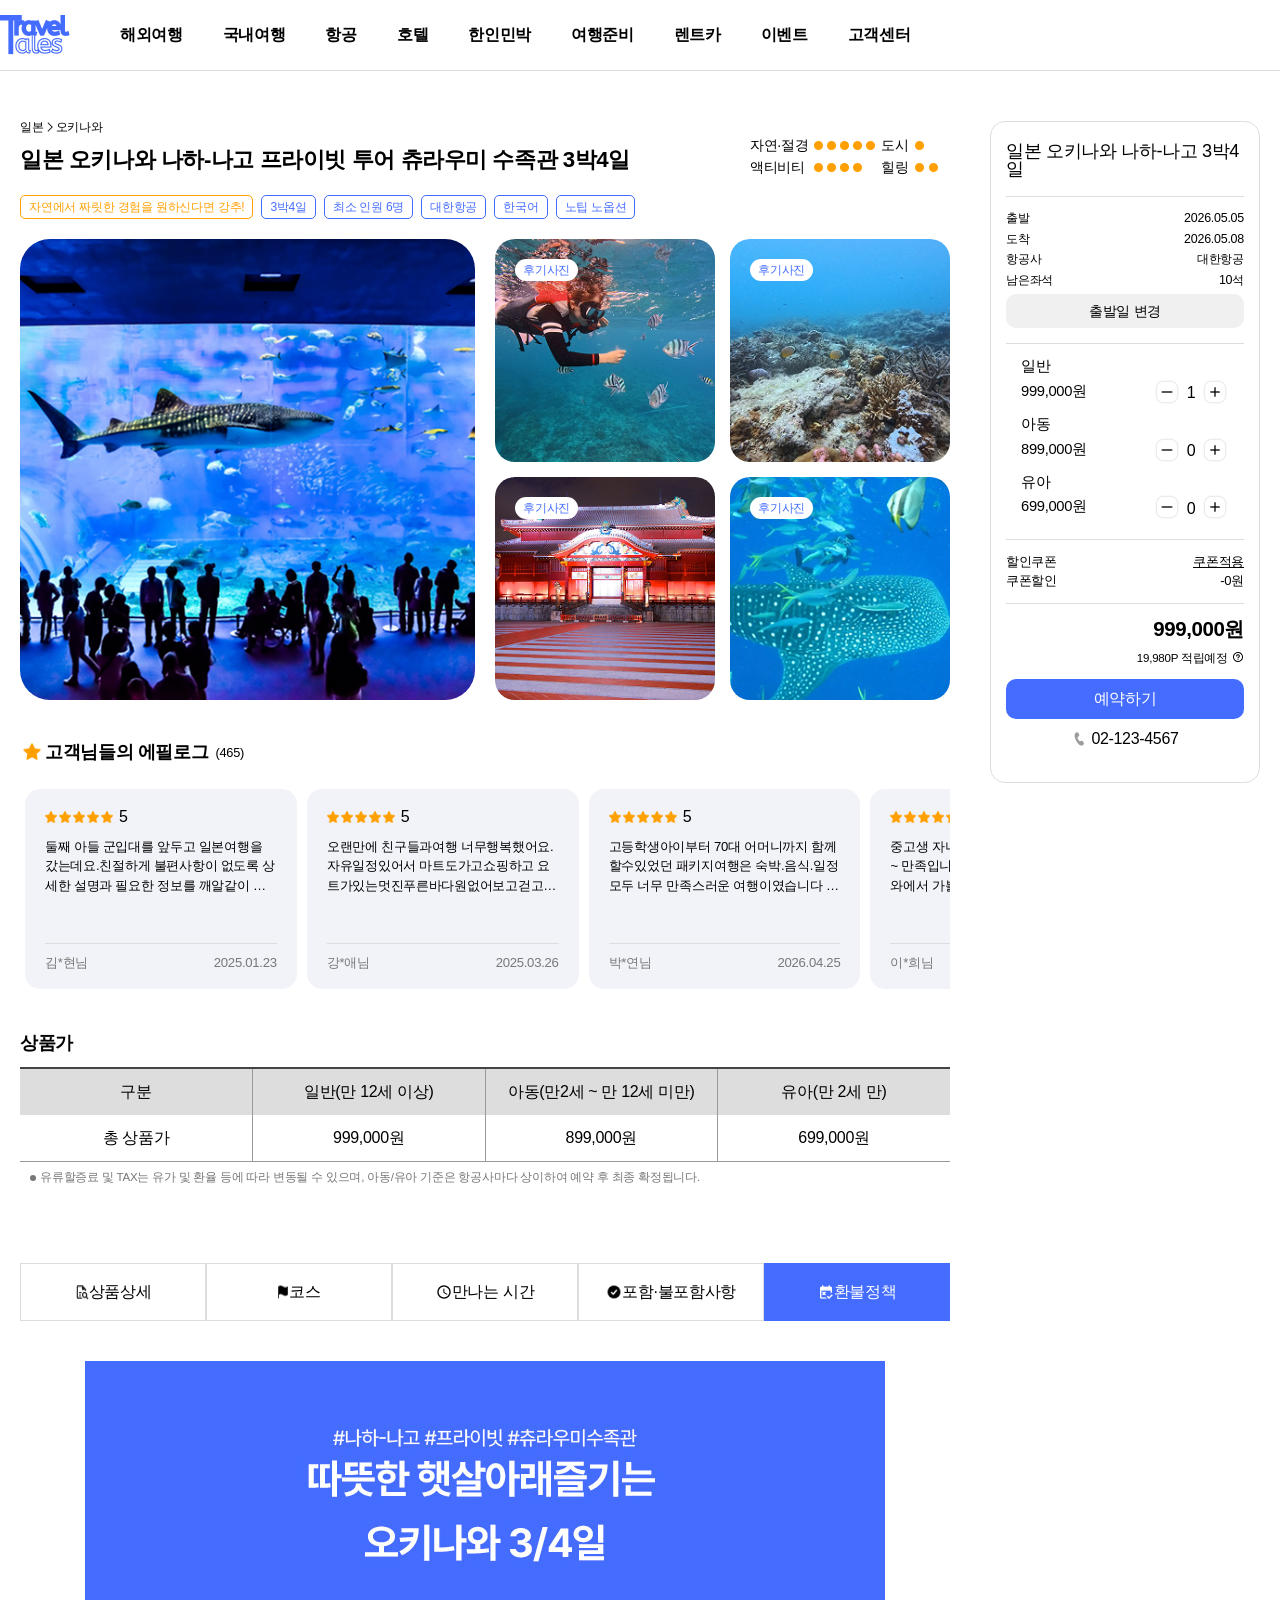
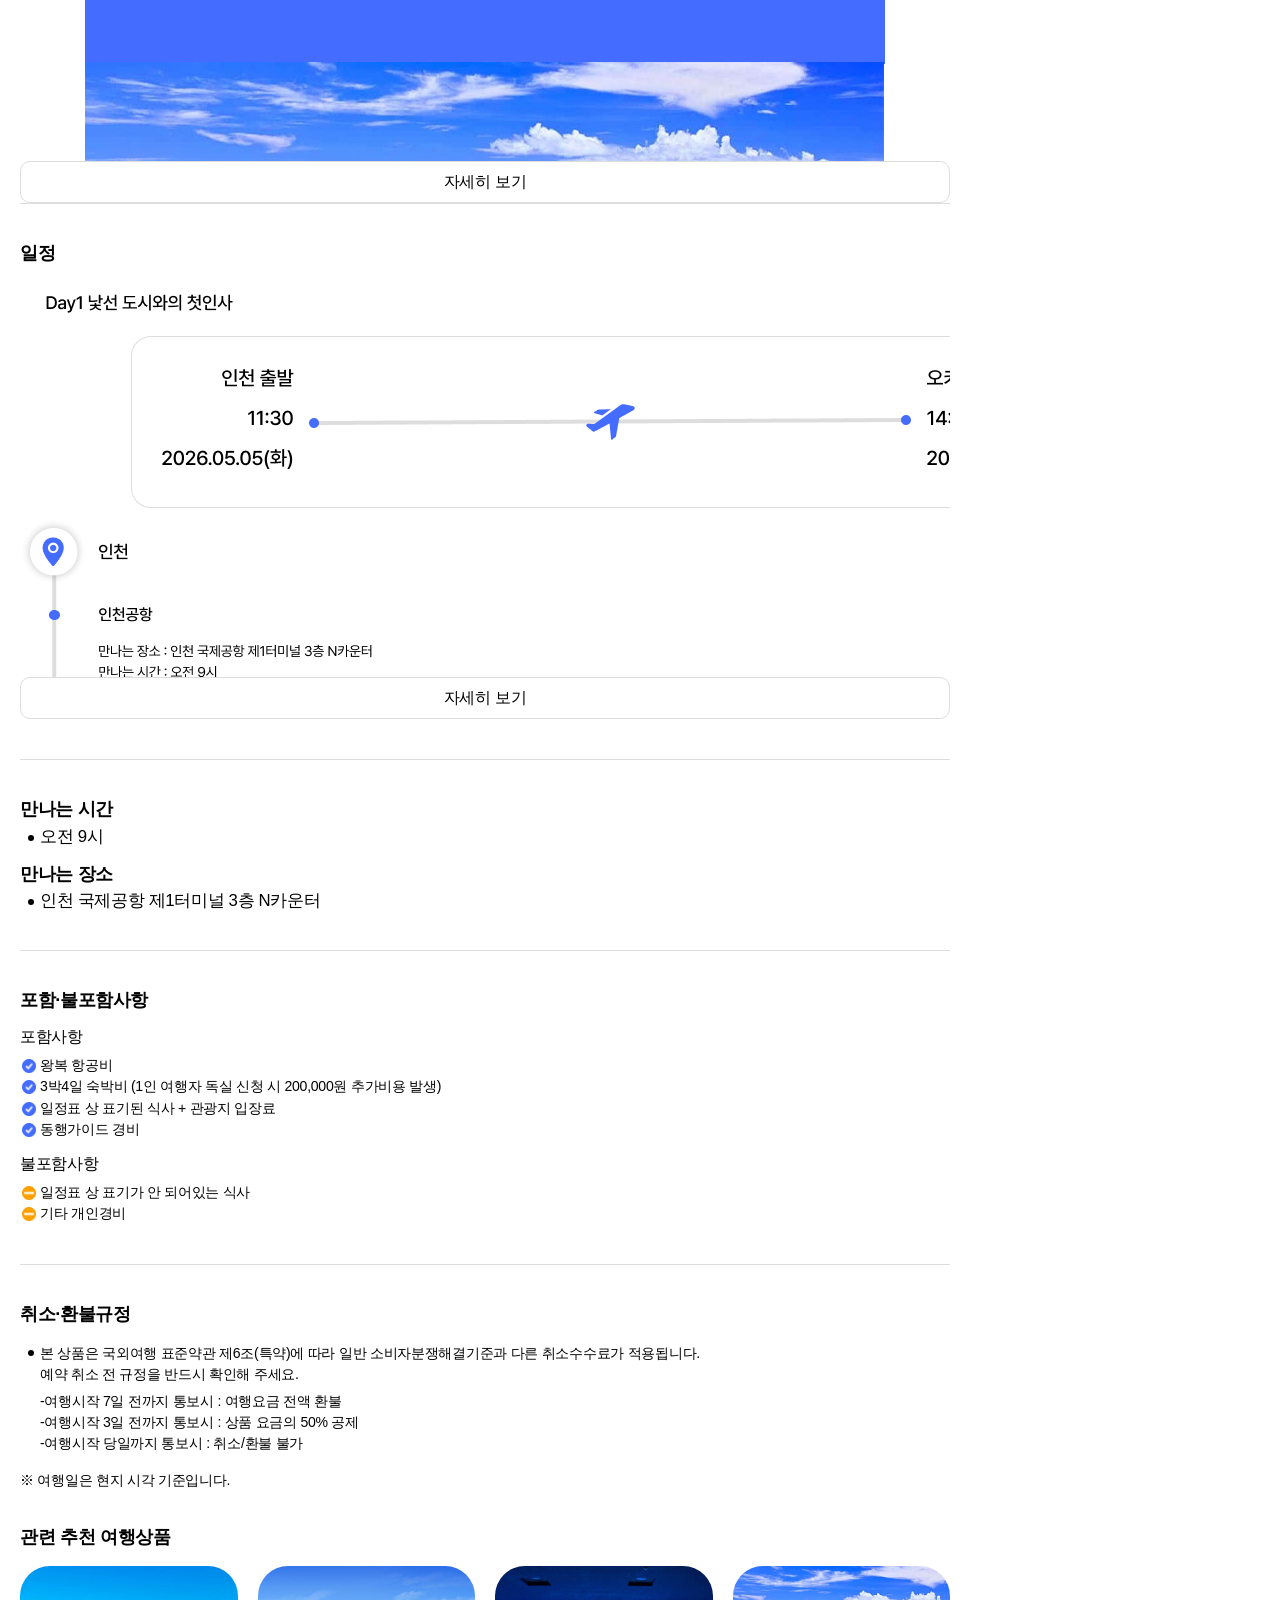
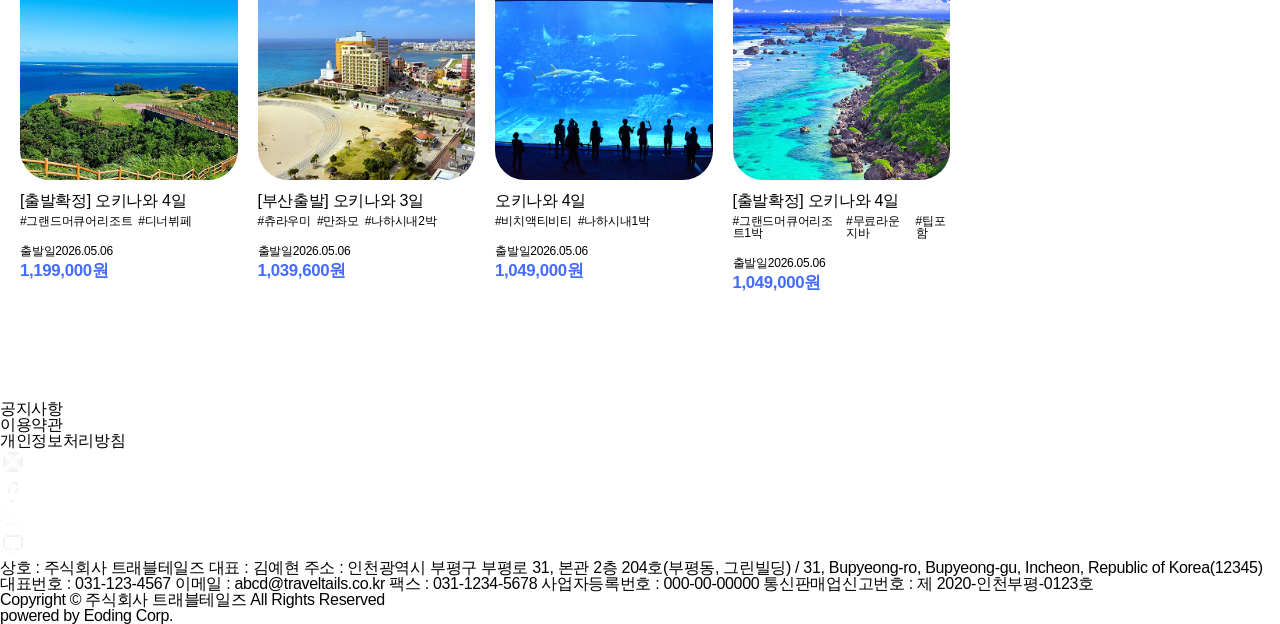
==== commit 23757242: "수정" ====
--- a/detail.html
+++ b/detail.html
@@ -24,64 +24,79 @@
     <div id="wrap">
         <!-- ------------------------------------------------헤더 -->
         <header>
+            <!-- --------------------------------------------헤더 -->
             <div id="head_contents">
                 <div class="head_left">
-                    <h1 class="logo"><a href="./index.html"><img src="./images/common/logo.png" alt="트래블 테일즈"></a></h1>
+                    <h1 class="logo"><a href="#"><img src="./images/common/logo.png" alt="트래블 테일즈"></a></h1>
                     <ul id="gnb">
                         <li><a href="#">해외여행</a>
-                            <ul class="lnb">
-                                <li><a href="#">동남아/대만/서남아</a></li>
-                                <li><a href="#">일본</a></li>
-                                <li><a href="#">중국/홍콩/마카오/몽골/중앙아시아</a></li>
-                                <li><a href="#">괌/사이판/호주/뉴질랜드</a></li>
-                                <li><a href="#">미주/캐나다/하와이/중남미</a></li>
-                                <li><a href="#">유럽</a></li>
-                                <li><a href="#">중동/아프리카</a></li>
-                                <li><a href="#">지방출발</a></li>
-                            </ul>
+                            <div class="lnb_bg">
+                                <ul class="lnb">
+                                    <li><a href="#">동남아/대만/서남아</a></li>
+                                    <li><a href="#">일본</a></li>
+                                    <li><a href="#">중국/홍콩/마카오/몽골/중앙아시아</a></li>
+                                    <li><a href="#">괌/사이판/호주/뉴질랜드</a></li>
+                                    <li><a href="#">미주/캐나다/하와이/중남미</a></li>
+                                    <li><a href="#">유럽</a></li>
+                                    <li><a href="#">중동/아프리카</a></li>
+                                    <li><a href="#">지방출발</a></li>
+                                </ul>
+                            </div>
                         </li>
                         <li><a href="#">국내여행</a>
-                            <ul class="lnb">
-                                <li><a href="#">제주도</a></li>
-                                <li><a href="#">내륙/섬</a></li>
-                                <li><a href="#">울릉도/독도</a></li>
-                            </ul>
+                            <div class="lnb_bg">
+                                <ul class="lnb">
+                                    <li><a href="#">제주도</a></li>
+                                    <li><a href="#">내륙/섬</a></li>
+                                    <li><a href="#">울릉도/독도</a></li>
+                                </ul>
+                            </div>
                         </li>
                         <li><a href="#">항공</a></li>
                         <li><a href="#">호텔</a>
-                            <ul class="lnb">
-                                <li><a href="#">국내호텔</a></li>
-                                <li><a href="#">해외호텔 </a></li>
-                            </ul>
+                            <div class="lnb_bg">
+                                <ul class="lnb">
+                                    <li><a href="#">국내호텔</a></li>
+                                    <li><a href="#">해외호텔 </a></li>
+                                </ul>
+                            </div>
                         </li>
                         <li><a href="#">한인민박</a></li>
                         <li><a href="#">여행준비</a>
-                            <ul class="lnb">
-                                <li><a href="#">여행자보험</a></li>
-                                <li><a href="#">esim</a></li>
-                                <li><a href="#">와이파이도시락</a></li>
-                                <li><a href="#">여행필수품!</a></li>
-                            </ul>
+                            <div class="lnb_bg">
+                                <ul class="lnb">
+                                    <li><a href="#">여행자보험</a></li>
+                                    <li><a href="#">esim</a></li>
+                                    <li><a href="#">와이파이도시락</a></li>
+                                    <li><a href="#">여행필수품!</a></li>
+                                </ul>
+                            </div>
                         </li>
                         <li><a href="#">렌트카</a>
-                            <ul class="lnb">
-                                <li><a href="#">국내렌트카</a></li>
-                                <li><a href="#">일본렌트카</a></li>
-                            </ul>
+                            <div class="lnb_bg">
+                                <ul class="lnb">
+                                    <li><a href="#">국내렌트카</a></li>
+                                    <li><a href="#">일본렌트카</a></li>
+                                </ul>
+                            </div>
                         </li>
                         <li><a href="#">이벤트</a>
-                            <ul class="lnb">
-                                <li><a href="#">당첨자확인</a></li>
-                                <li><a href="#">진행중인 이벤트</a></li>
-                                <li><a href="#">종료된 이벤트</a></li>
-                            </ul>
+                            <div class="lnb_bg">
+                                <ul class="lnb">
+                                    <li><a href="#">당첨자확인</a></li>
+                                    <li><a href="#">진행중인 이벤트</a></li>
+                                    <li><a href="#">종료된 이벤트</a></li>
+                                </ul>
+                            </div>
                         </li>
                         <li><a href="#">고객센터</a>
-                            <ul class="lnb">
-                                <li><a href="#">채팅상담</a></li>
-                                <li><a href="#">FAQ</a></li>
-                                <li><a href="#">1566-6789</a></li>
-                            </ul>
+                            <div class="lnb_bg">
+                                <ul class="lnb">
+                                    <li><a href="#">채팅상담</a></li>
+                                    <li><a href="#">FAQ</a></li>
+                                    <li><a href="#">1566-6789</a></li>
+                                </ul>
+                            </div>
                         </li> 
                     </ul>
                 </div>
@@ -91,7 +106,7 @@
                     <a href="#" class="like"><img src="./images/common/favorite.png" alt=""></a>
                     <a href="#" class="schedule"><img src="./images/common/calendar_check.png" alt=""></a>
                 </div> 
-            </div>
+            </div> 
         </header>
         <main>
             <div id="main_wrap">
--- a/styles/common.css
+++ b/styles/common.css
@@ -9,9 +9,9 @@
 #wrap .reservation_btn:hover {
     background-color: #2251FF;
 }
-#wrap header {}
-#wrap header #head_contents .head_right a:nth-child(1) img {scale: 1.1;}
-#wrap header #head_contents .head_right a:nth-child(2) img {scale: 1.2;}
+#wrap header { position:relative;}
+#wrap header #head_contents .head_right a:nth-child(1) img {}
+#wrap header #head_contents .head_right a:nth-child(2) img {}
 #wrap header #head_contents .head_right a img {filter: invert(100%);}
 #wrap header.scroll {
     position: sticky; top:0; background-color: #fff;
@@ -20,56 +20,56 @@
 #wrap header.scroll #head_contents .head_right a img {filter: invert(0);}
 #wrap header #head_contents {
     display:flex; flex-flow:row nowrap; justify-content: space-between; align-items: center;
-    width:1440px; margin:0 auto; height: 70px; position: relative;
+    width:1440px; margin:0 auto; height: 70px;
 }
 #wrap header #head_contents .head_left {
-    display: flex; gap: 50px;
+    display: flex; gap: 50px; height: 100%;
 }
 #wrap header #head_contents .head_left .logo {}
 #wrap header #head_contents .head_left .logo a {}
-#wrap header #head_contents .head_left .logo a img {}
+#wrap header #head_contents .head_left .logo a img {
+    position: relative; top: 15px;
+}
 #wrap header #head_contents .head_left #gnb {
     display: flex; gap: 40px; align-items: center;
+    height: 100%;
 }
-#wrap header #head_contents .head_left #gnb > li {height: 100%; position:relative;}
+#wrap header #head_contents .head_left #gnb > li {height: 100%;}
 #wrap header #head_contents .head_left #gnb > li > a {
-    color: #fff; font-weight: 600; line-height: 41px;
+    color: #fff; font-weight: 600; line-height: 70px;
     display: inline-block; height: 100%;
 }
 #wrap header #head_contents .head_left #gnb > li > a:hover {
+    color: #446CFF; transition: color 0.3s ease;
+}
+#wrap header.on #head_contents .head_left #gnb > li > a:hover {
     color: #446CFF; transition: color 0.3s ease;
 }
 /* #wrap header #head_contents .head_left #gnb > li:nth-child(1) .lnb {
     display: flex;width: 100vw; height:35px;position: absolute; left: 0; bottom: -35px;
     gap:15px; background-color: #fff; padding-left: 360px; border-top: 1px solid #ddd;
 } */
-#wrap header #head_contents .head_left #gnb > li .lnb {
-display: none; /* JS에서 제어하시니 유지 */
-    
-    /* [수정] 부모 li의 너비를 무시하고 콘텐츠 길이에 맞게 가로로 펼쳐지게 함 */
-    width: max-content; 
-    min-width: 100%; /* 최소한 li만큼의 너비는 유지 */
-    height: 35px;
-    
-    position: absolute;
-    /* [수정] li의 중앙을 기준으로 배치하여 화면 밖으로 나갈 확률을 줄임 */
-    left: 0; top: 56px;
-    
-    /* [수정] 내부 메뉴들을 가로로 정렬 */
-    display: flex; 
-    align-items: center; /* 세로 중앙 정렬 */
-    justify-content: center; /* 가로 중앙 정렬 */
-    gap: 15px;
-    
-    background-color: #fff;
-    border-top: 1px solid #ddd;
-    white-space: nowrap; /* [추가] 글자가 아래로 꺾이지 않게 고정 */
+#wrap header #head_contents .head_left #gnb > li .lnb_bg {
+    position: absolute; left: 0; top: 70px; border-top: 1px solid #ddd;
+    width: 100vw; display: none; background-color: #fff;
+}
+#wrap header #head_contents .head_left #gnb > li .lnb_bg .lnb {
+    width: 1200px; 
+    min-width: 320px; 
+    height: 50px;
+    margin: 0 auto;
+    /* align-items: center;
+    justify-content: center; */
+    gap:40px;
+    white-space: nowrap;
     z-index: 1000;
+    display: flex;
+    /* display: none; /* JS에서 제어하시니 유지 */ */
 }
 #wrap header #head_contents .head_left #gnb > li:nth-child() .lnb {}
 #wrap header #head_contents .head_left #gnb > li .lnb li {height: 100%;}
 #wrap header #head_contents .head_left #gnb > li .lnb li a {
-    line-height: 35px;
+    line-height: 50px;
 }
 #wrap header #head_contents .head_right {
     display: flex; flex-flow: row nowrap; align-items: center; gap:10px;
@@ -81,7 +81,7 @@
 #wrap header #head_contents .head_right .like {}
 #wrap header #head_contents .head_right .like img {}
 #wrap header #head_contents .head_right .schedule {}
-#wrap header #head_contents .head_right .schedule img {scale: 1.1;}
+#wrap header #head_contents .head_right .schedule img {}
 /* -----------------------------------------------------컨텐츠 배너 기본 */
 #wrap .contents {width: 1440px; margin:0 auto 120px;}
 #wrap .contents h1 {font-size: 1.88rem; font-weight: 600; text-align: center; margin-bottom: 50px;}
--- a/styles/detail.css
+++ b/styles/detail.css
@@ -10,7 +10,7 @@
     gap: 40px;
     padding: 0 20px;}
 #wrap main #main_wrap #sticky_sidebar {
-    width: 320px; /* 사이드바 너비 고정 */
+    width: 270px; /* 사이드바 너비 고정 */
     flex-shrink: 0; /* 너비 보존 */
     padding: 20px 15px;
     border: 1px solid #ddd; 
@@ -60,8 +60,11 @@
 #wrap main #main_wrap #sticky_sidebar .dc .dc_info dd {text-decoration: underline;}
 #wrap main #main_wrap #sticky_sidebar .price_reserv {padding: 15px 0; display: flex; flex-flow: column; gap: 12px; text-align: right;}
 #wrap main #main_wrap #sticky_sidebar .price_reserv .price {font-size: 1.28rem; font-weight: 600; text-align: right;}
-#wrap main #main_wrap #sticky_sidebar .price_reserv .point {}
-#wrap main #main_wrap #sticky_sidebar .price_reserv .point a {height: 100%; display: inline-block;}
+#wrap main #main_wrap #sticky_sidebar .price_reserv .point {
+    display: flex; align-items: center;justify-content: end; gap: 4px;
+}
+#wrap main #main_wrap #sticky_sidebar .price_reserv .point a {}
+#wrap main #main_wrap #sticky_sidebar .price_reserv .point a img {position: relative; top: -1px;}
 #wrap main #main_wrap #sticky_sidebar .price_reserv .point p {font-size: 0.72rem;display: inline-block;}
 #wrap main #main_wrap #sticky_sidebar .price_reserv .reservation_btn {
     padding: 12px 0; background-color:#446CFF ;
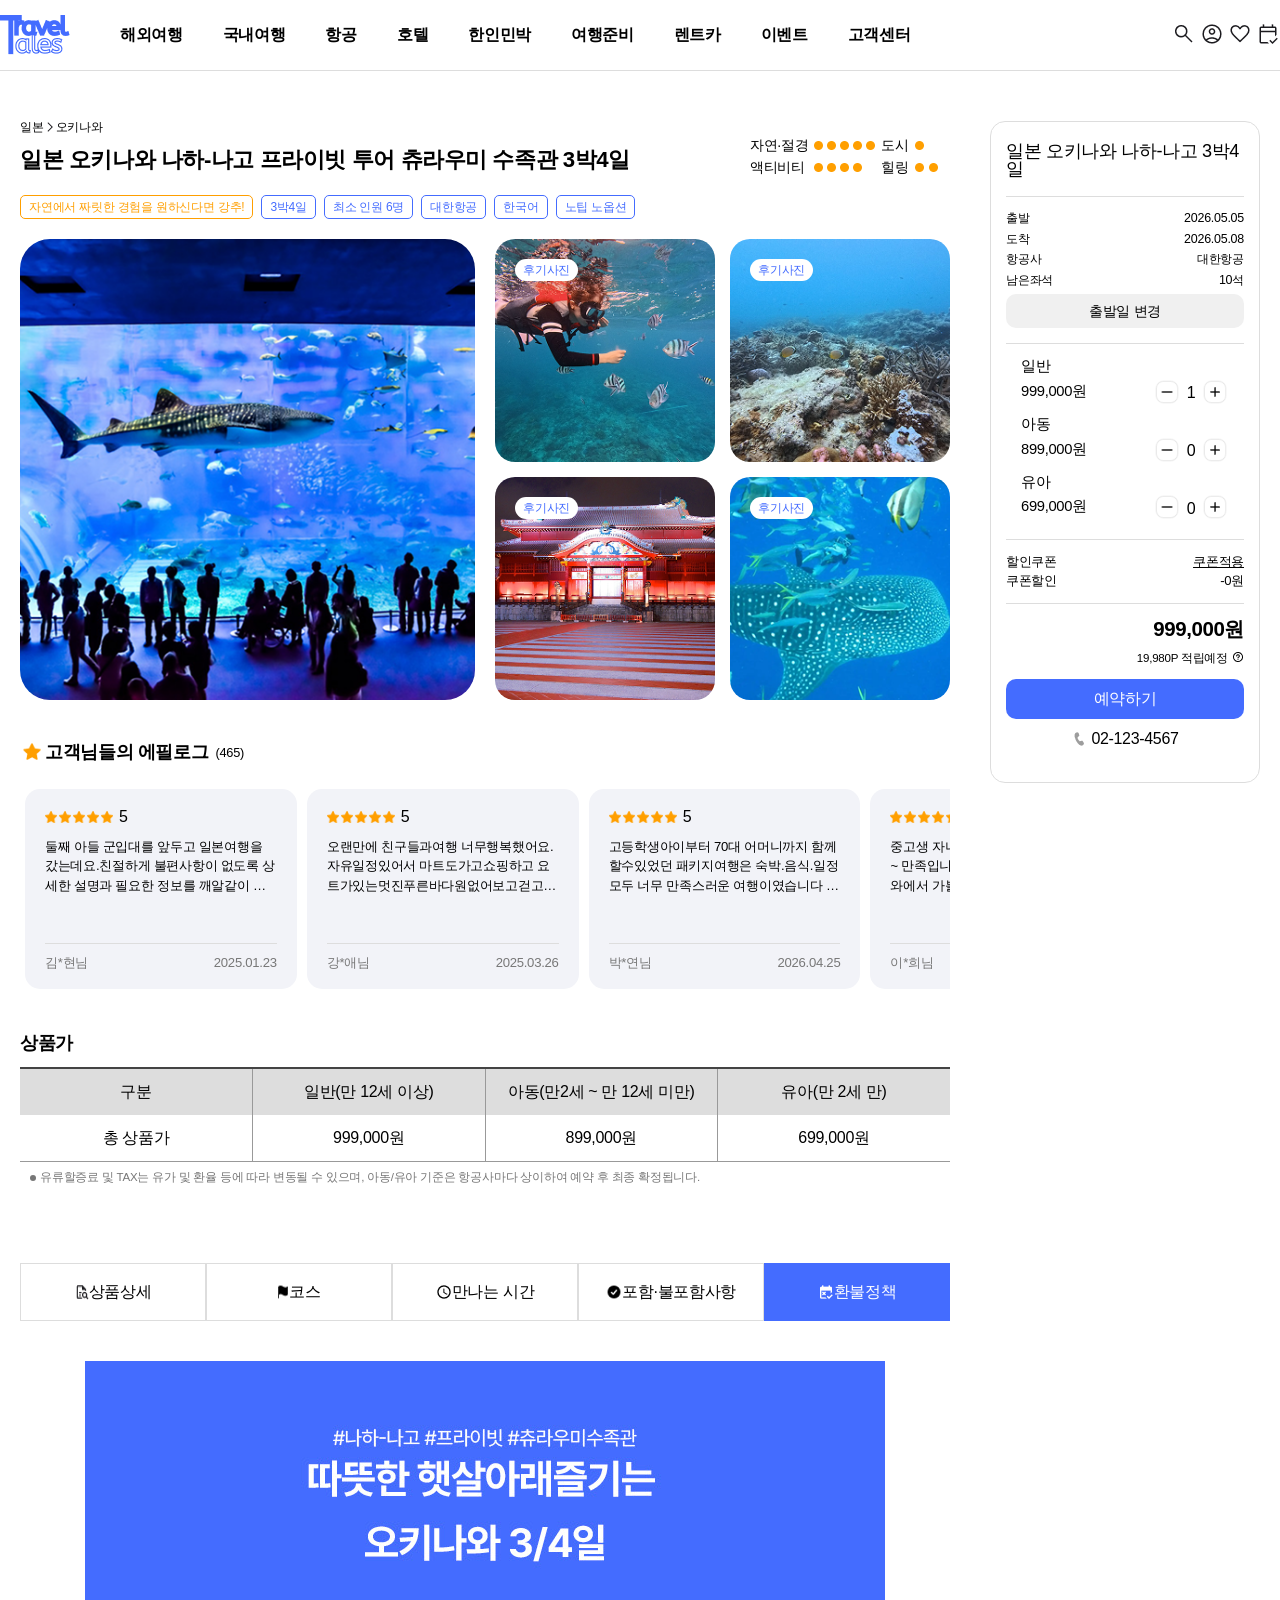
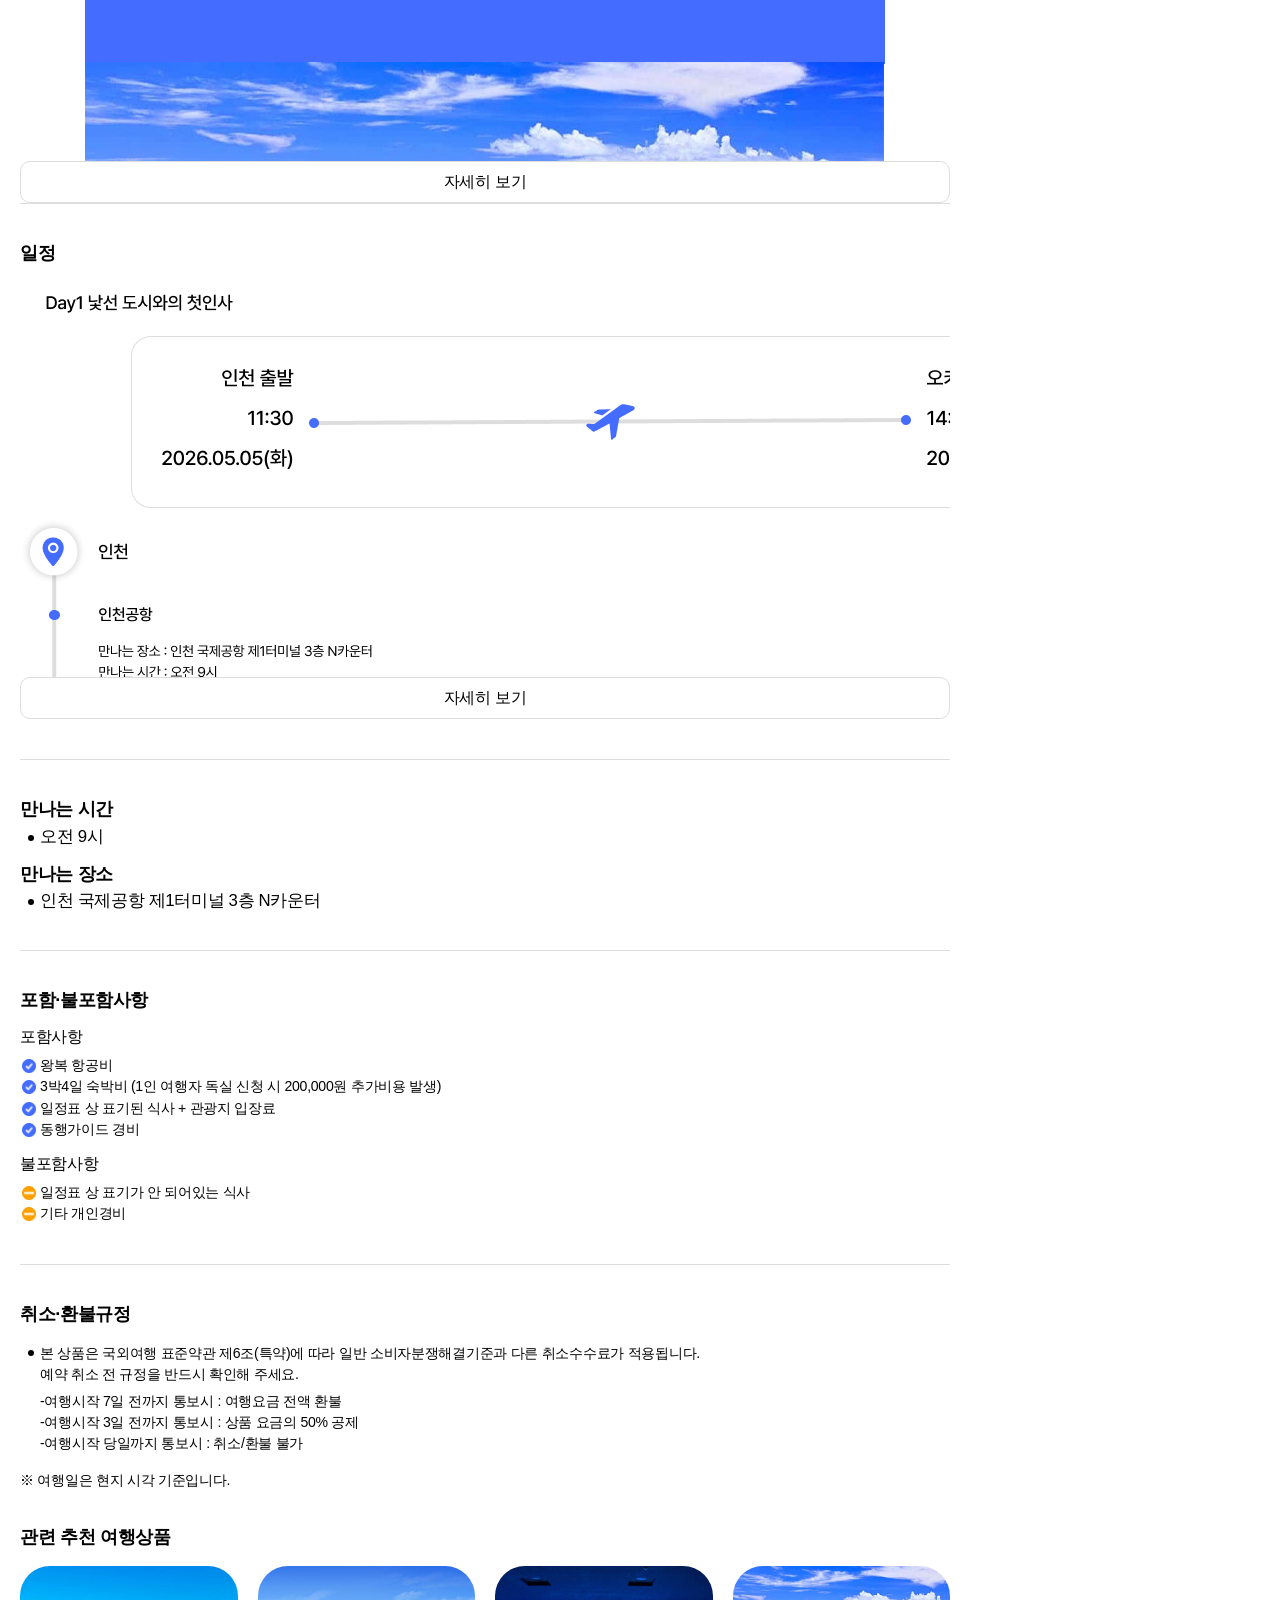
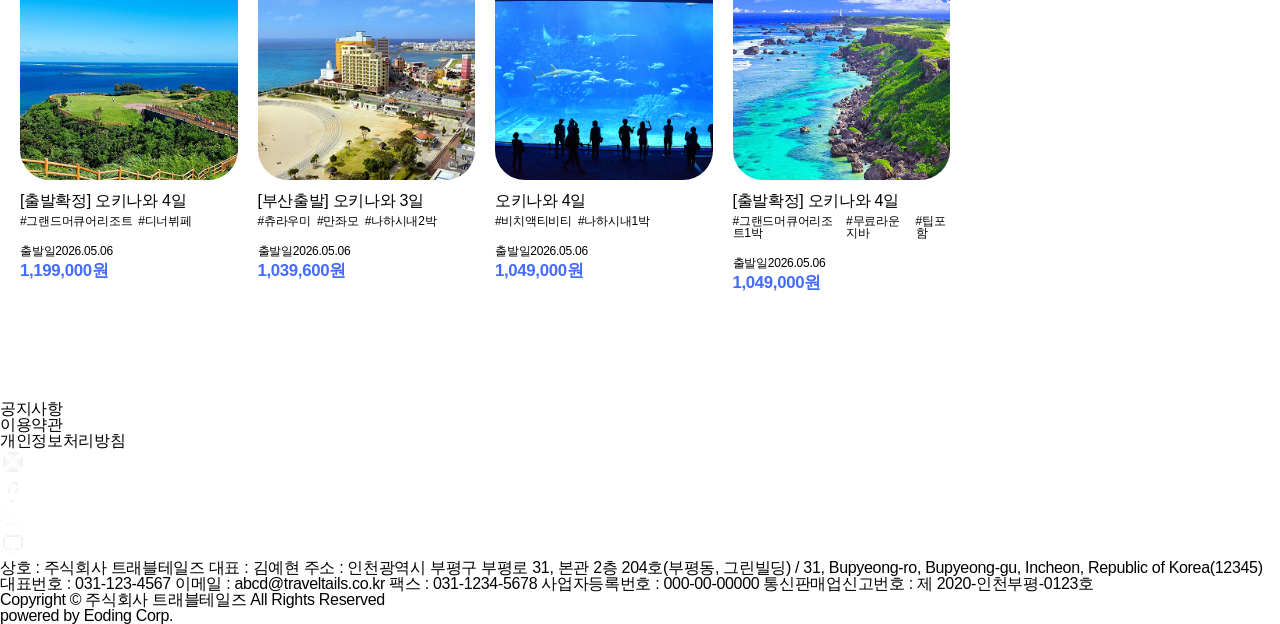
==== commit cfcf14df: "sd" ====
--- a/detail.html
+++ b/detail.html
@@ -7,6 +7,7 @@
     <link rel="stylesheet" href="">
     <!-- 플러그인, 웹글꼴 연결 -->
     <!-- 개별 사용자 디자인 파일 -->
+    <link rel="shortcut icon" href="./images/common/favicon.png" type="image/x-icon">
     <link rel="stylesheet" href="./styles/reset.css">
     <link rel="stylesheet" href="./styles/common.css">
     <link rel="stylesheet" href="./styles/detail.css">
@@ -27,7 +28,7 @@
             <!-- --------------------------------------------헤더 -->
             <div id="head_contents">
                 <div class="head_left">
-                    <h1 class="logo"><a href="#"><img src="./images/common/logo.png" alt="트래블 테일즈"></a></h1>
+                    <h1 class="logo"><a href="./index.html"><img src="./images/common/logo.png" alt="트래블 테일즈"></a></h1>
                     <ul id="gnb">
                         <li><a href="#">해외여행</a>
                             <div class="lnb_bg">
--- a/styles/common.css
+++ b/styles/common.css
@@ -10,6 +10,16 @@
     background-color: #2251FF;
 }
 #wrap header { position:relative;}
+#wrap header #head_contents .head_right .menu_btn {
+    display: none; width: 24px; height: 20px; position: relative;
+    background: none; border: none; cursor: pointer;
+}
+#wrap header #head_contents .head_right .menu_btn span {
+    position: absolute; left: 0; width: 100%; height: 2px; background: #000;
+}
+#wrap header #head_contents .head_right .menu_btn span:nth-child(1) {top: 0;}
+#wrap header #head_contents .head_right .menu_btn span:nth-child(2) {top: 9px;}
+#wrap header #head_contents .head_right .menu_btn span:nth-child(3) {bottom: 0;}
 #wrap header #head_contents .head_right a:nth-child(1) img {}
 #wrap header #head_contents .head_right a:nth-child(2) img {}
 #wrap header #head_contents .head_right a img {filter: invert(100%);}
@@ -20,7 +30,7 @@
 #wrap header.scroll #head_contents .head_right a img {filter: invert(0);}
 #wrap header #head_contents {
     display:flex; flex-flow:row nowrap; justify-content: space-between; align-items: center;
-    width:1440px; margin:0 auto; height: 70px;
+    max-width:1440px; margin:0 auto; height: 70px;
 }
 #wrap header #head_contents .head_left {
     display: flex; gap: 50px; height: 100%;
@@ -87,7 +97,7 @@
 #wrap .contents h1 {font-size: 1.88rem; font-weight: 600; text-align: center; margin-bottom: 50px;}
 /* ----------------------------------------------------푸터 공통 */
 #wrap footer {
-    width: 100%; padding: 50px 240px; background-color: #000;
+    width: 100%; padding: 50px 40px; background-color: #000;
 }
 #wrap footer .logo {margin-bottom: 20px;}
 #wrap footer .logo a {}
--- a/styles/detail.css
+++ b/styles/detail.css
@@ -1,6 +1,6 @@
 #wrap header {border-bottom: 1px solid #ddd; margin-bottom: 20px;}
 #wrap header #head_contents .head_left #gnb li a {color: #000;}
-#wrap header #head_contents .head_right a img {filter: invert(100%);}
+#wrap header #head_contents .head_right a img {filter: invert(0);}
 /* ----------------------------------------------------------------sticky sidebar 시작 */
 #wrap main #main_wrap {max-width: 1440px; 
     margin: 50px auto;
--- a/styles/responsive.css
+++ b/styles/responsive.css
@@ -0,0 +1,104 @@
+@media (max-width:1024px){
+    #wrap header #head_contents {padding: 0 20px;}
+    #wrap header #head_contents .head_left { gap: 30px;}
+    #wrap header #head_contents .head_left #gnb {gap: 20px;}
+    #wrap header #head_contents .head_left #gnb > li > a { font-size: 0.9rem;}
+    #wrap .contents {padding: 0 20px; min-width: 800px;}
+    #wrap footer {padding: 40px 20px;}
+    #wrap footer .foot_top {flex-direction: column;gap: 10px;}
+    #wrap footer .foot_top .foot_sns {justify-content: flex-start;}
+    /* ----------------------------index.html */
+    #wrap #hero_wrap {margin-bottom: 120px;}
+    #wrap #hero_wrap .hero_list {height: 45px;}
+    #wrap #hero_wrap .hero_list li a {font-size: 0.8rem;line-height: 45px;}
+    #wrap #hero_wrap .hero_video .hero_txt {left: 40px;top: 60%;}
+    #wrap #hero_wrap .hero_video .hero_txt .hero_tag p {font-size: 1.1rem;}
+    #wrap #hero_wrap .hero_video .hero_txt h2 {font-size: 2rem;}
+    /* ---------------------------------------테마카테고리 */
+    #wrap .theme_category {padding: 0 20px;margin-bottom:120px;}
+    #wrap .theme_category li {width: calc((100% / 3) - 16px);margin-bottom: 16px;}
+    #wrap .theme_category li a {height: 160px;}
+    #wrap .theme_category li a p {line-height: 160px;font-size: 1rem;}
+    /* ----------------------------------------추천여행지 스와이퍼 */
+    #wrap .spring2026 h1 {margin-bottom: 40px;}
+    #wrap .spring2026 .swiper .swiper-wrapper .swiper-slide {height: 380px;}
+    #wrap .spring2026 .swiper .swiper-wrapper .swiper-slide-active {height: 420px;}
+    #wrap .spring2026 .pick .swiper-wrapper .swiper-slide .spring_txt {padding: 0 0 20px 20px;}
+    /* --------------------------------------------대륙별 추천 */
+    #wrap .continent_suggest .continent_list{padding:0 20px;}
+    #wrap .continent_suggest .continent_list li a{font-size:0.95rem;}
+    #wrap .continent_suggest .suggest_contents_bg{padding:40px 0;}
+    #wrap .continent_suggest .suggest_contents_bg .suggest_contents{gap:16px;}
+    #wrap .continent_suggest .suggest_contents_bg .suggest_contents .left_video{width:60%;height:420px;}
+    #wrap .continent_suggest .suggest_contents_bg .suggest_contents .right_list{width:40%;}
+    #wrap .continent_suggest .suggest_contents_bg .suggest_contents .left_video .video_txt{left:30px;bottom:100px;}
+    #wrap .continent_suggest .suggest_contents_bg .suggest_contents .left_video .video_txt h2{font-size:2rem;}
+    /* ------------------------------------------------------타임특가 */
+    #wrap #time_deal .time_contents{gap:30px;}
+    #wrap #time_deal .time_contents .swiper{width:60%;height:420px;margin:80px 0;}
+    #wrap #time_deal .time_contents .time_info{width:40%;height:420px;}
+    #wrap #time_deal .time_contents .time_info span{font-size:2rem;}
+    /* ---------------------------------------------------가장 많이 추천받은 여행지 */
+    #wrap .best_wrap .best_list{display:grid;grid-template-columns:1fr 1fr;gap:20px;padding:0 20px;}
+    #wrap .best_wrap .best_list li{width:100%;}
+    /* --------------------------------------------쇼츠 */
+    #wrap .shorts .shorts_list{gap:16px;padding:0 20px;}#wrap .shorts .shorts_list li{flex:1;height:480px;}
+}
+
+/* ------------------------------------------------모바일 */
+@media (max-width:740px) {
+    #wrap .contents {min-width: 320px;}
+    #wrap #hero_wrap {margin-bottom: 80px;}
+    #wrap #hero_wrap .hero_video {height: 60vh;}
+    #wrap #hero_wrap .hero_video video {height: 60vh;}
+    #wrap #hero_wrap .hero_video .hero_txt {left: 20px;top: 55%;transform: translateY(-50%);}
+    #wrap #hero_wrap .hero_video .hero_txt .hero_tag {flex-direction: column;gap: 4px;}
+    #wrap #hero_wrap .hero_video .hero_txt .hero_tag p {font-size: 0.9rem;}
+    #wrap #hero_wrap .hero_video .hero_txt h2 {font-size: 1.4rem;line-height: 1.3;}
+    #wrap #hero_wrap .hero_list {overflow-x: auto;justify-content: flex-start;gap: 0;height: 40px;}
+    #wrap #hero_wrap .hero_list li {width: auto;flex: 0 0 auto;}
+    #wrap #hero_wrap .hero_list li a {padding: 0 14px;font-size: 0.75rem;white-space: nowrap;line-height: 40px;}
+    /* -----------------------------------테마별 카테고리 */
+    #wrap .theme_category {padding: 0 16px;margin-bottom:80px;}
+    #wrap .theme_category li {width: calc((100% / 2) - 10px);margin-bottom: 12px;}
+    #wrap .theme_category li a {height: 120px;}
+    #wrap .theme_category li a p {line-height: 120px;font-size: 0.9rem;}
+    /* ----------------------------------------추천여행지 스와이퍼 */
+    #wrap .spring2026 h1 {margin-bottom: 30px;font-size: 1.4rem;}
+    #wrap .spring2026 .swiper .swiper-wrapper .swiper-slide {height: 300px;border-radius: 20px;}
+    #wrap .spring2026 .swiper .swiper-wrapper .swiper-slide-active {height: 320px;}
+    #wrap .spring2026 .pick .swiper-wrapper .swiper-slide .spring_txt {padding: 0 0 16px 16px;border-radius: 20px;}
+    #wrap .spring2026 .pick .swiper-wrapper .swiper-slide .spring_txt h2 {font-size: 1rem;}
+    #wrap .spring2026 .pick .swiper-wrapper .swiper-slide .spring_txt p {font-size: 0.75rem;}
+    /* -------------------------------------------------대륙별추천 */
+    /* 탭 */
+    #wrap .continent_suggest .continent_list{overflow-x:auto;justify-content:flex-start;padding:0 16px;}
+    #wrap .continent_suggest .continent_list li{flex:0 0 auto;width:auto;}
+    #wrap .continent_suggest .continent_list li a{padding:0 12px;font-size:0.85rem;white-space:nowrap;}
+    /* 콘텐츠 전체 세로 */
+    #wrap .continent_suggest .suggest_contents_bg{padding:30px 0;}
+    #wrap .continent_suggest .suggest_contents_bg .suggest_contents{flex-direction:column;padding:0 16px;}
+    /* 영상 */
+    #wrap .continent_suggest .suggest_contents_bg .suggest_contents .left_video{width:100%;height:260px;border-radius:20px;}
+    #wrap .continent_suggest .suggest_contents_bg .suggest_contents .left_video .video_txt{left:20px;bottom:40px;}
+    #wrap .continent_suggest .suggest_contents_bg .suggest_contents .left_video .video_txt h2{font-size:1.4rem;}
+    #wrap .continent_suggest .suggest_contents_bg .suggest_contents .left_video .video_txt p{font-size:0.9rem;}
+    /* 카드 */
+    #wrap .continent_suggest .suggest_contents_bg .suggest_contents .right_list{width:100%;}
+    #wrap .continent_suggest .suggest_contents_bg .suggest_contents .right_list .right_card{padding:16px;border-radius:20px;}
+    #wrap .continent_suggest .suggest_contents_bg .suggest_contents .right_list .right_card img{width:90px;}
+    #wrap .continent_suggest .suggest_contents_bg .suggest_contents .right_list .right_card .card_txt h2{font-size:1rem;}
+    /* ---------------------------------------------------------타임특가 */
+    /* 타임딜 세로 */
+    #wrap #time_deal .time_contents{flex-direction:column;padding:0 16px;gap:20px;}
+    #wrap #time_deal .time_contents .swiper{width:100%;height:260px;margin:40px 0 0;}
+    #wrap #time_deal .time_contents .time_info{width:100%;height:auto;}
+    #wrap #time_deal .time_contents .time_info span{font-size:1.6rem;}
+    #wrap #time_deal .time_contents .time_info .price_detail .price{font-size:1.6rem;}
+    #wrap #time_deal .time_contents .time_info .reservation_btn{width:100%;}
+    /* ----------------------------------------------------------가장 추천 많이 받은 여행지 */
+    #wrap .best_wrap .best_list{display:block;padding:0 16px;}
+    #wrap .best_wrap .best_list li{width:100%;margin-bottom:16px;}
+    /* ---------------------------------------------------------------쇼츠 */
+    #wrap .shorts .shorts_list{gap:12px;padding:0 16px;overflow-x:auto;scroll-snap-type:x mandatory;}#wrap .shorts .shorts_list li{flex:0 0 80%;height:520px;scroll-snap-align:center;}
+}
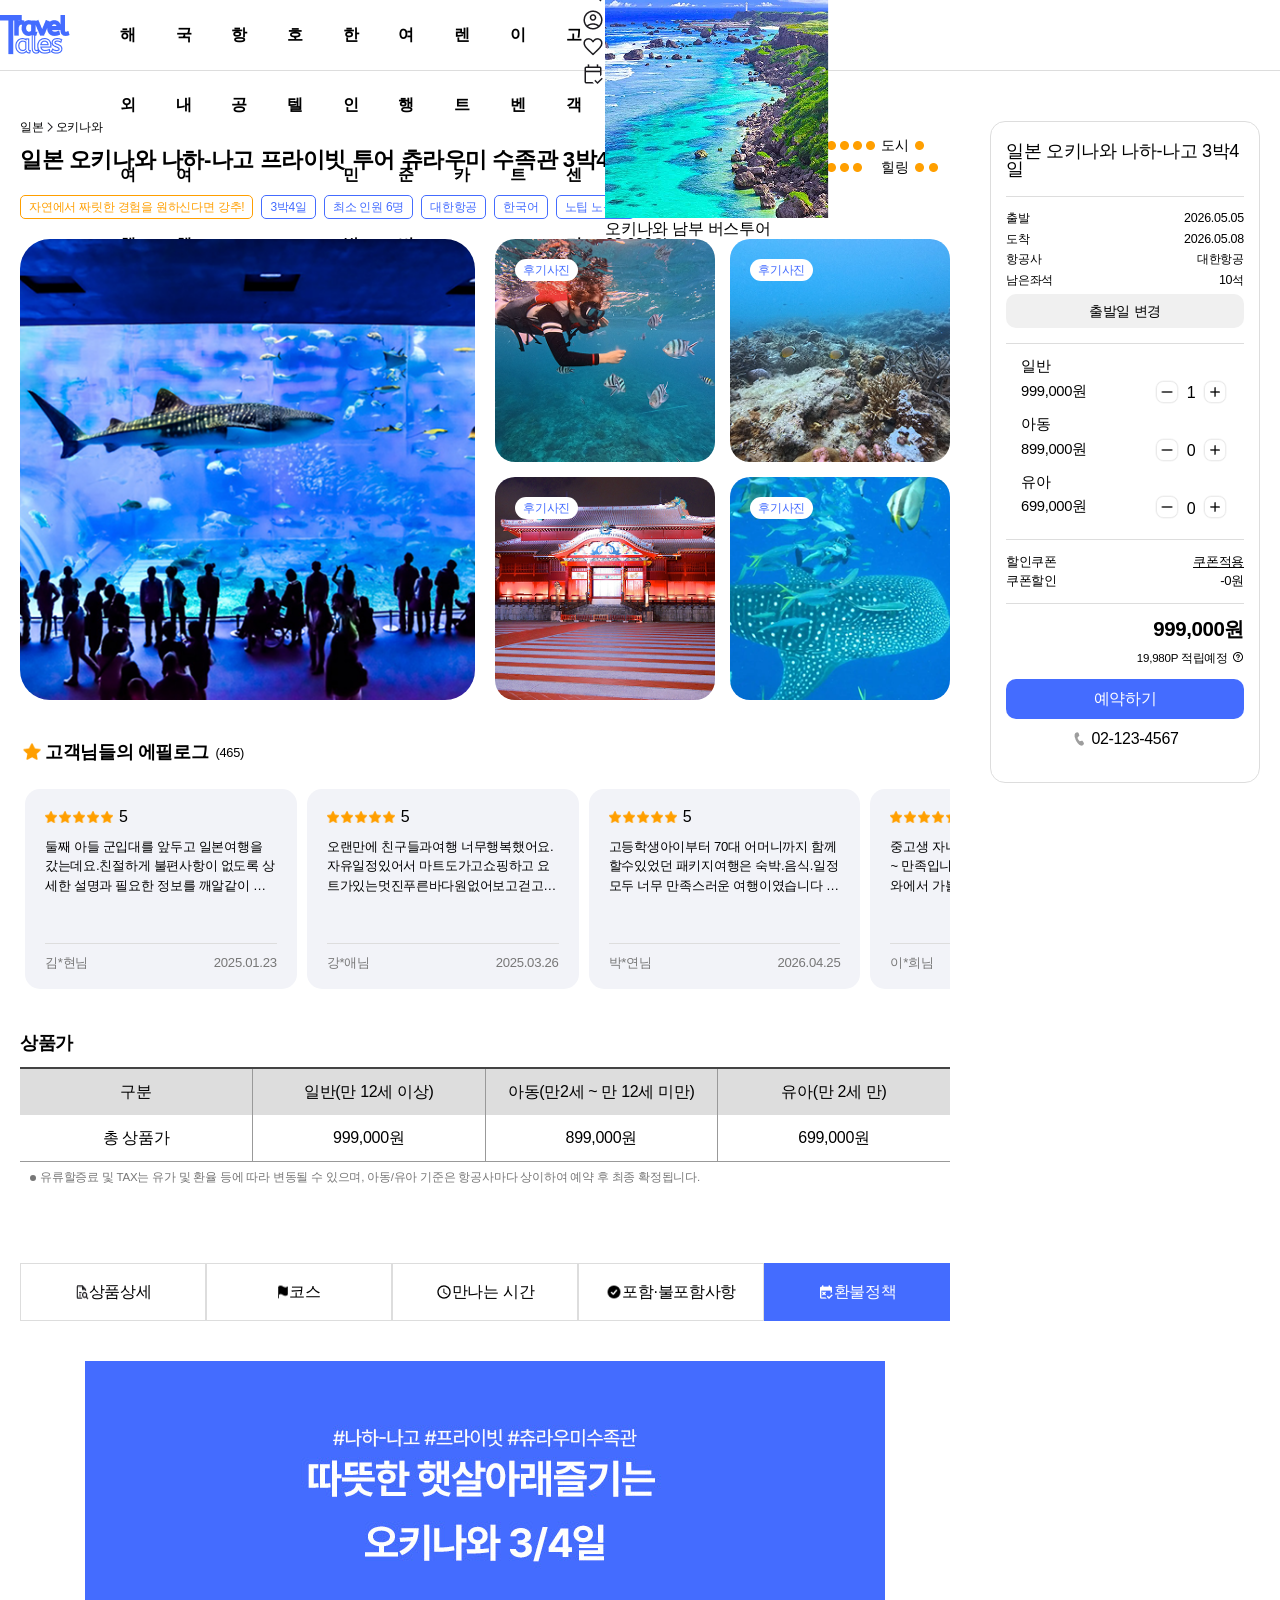
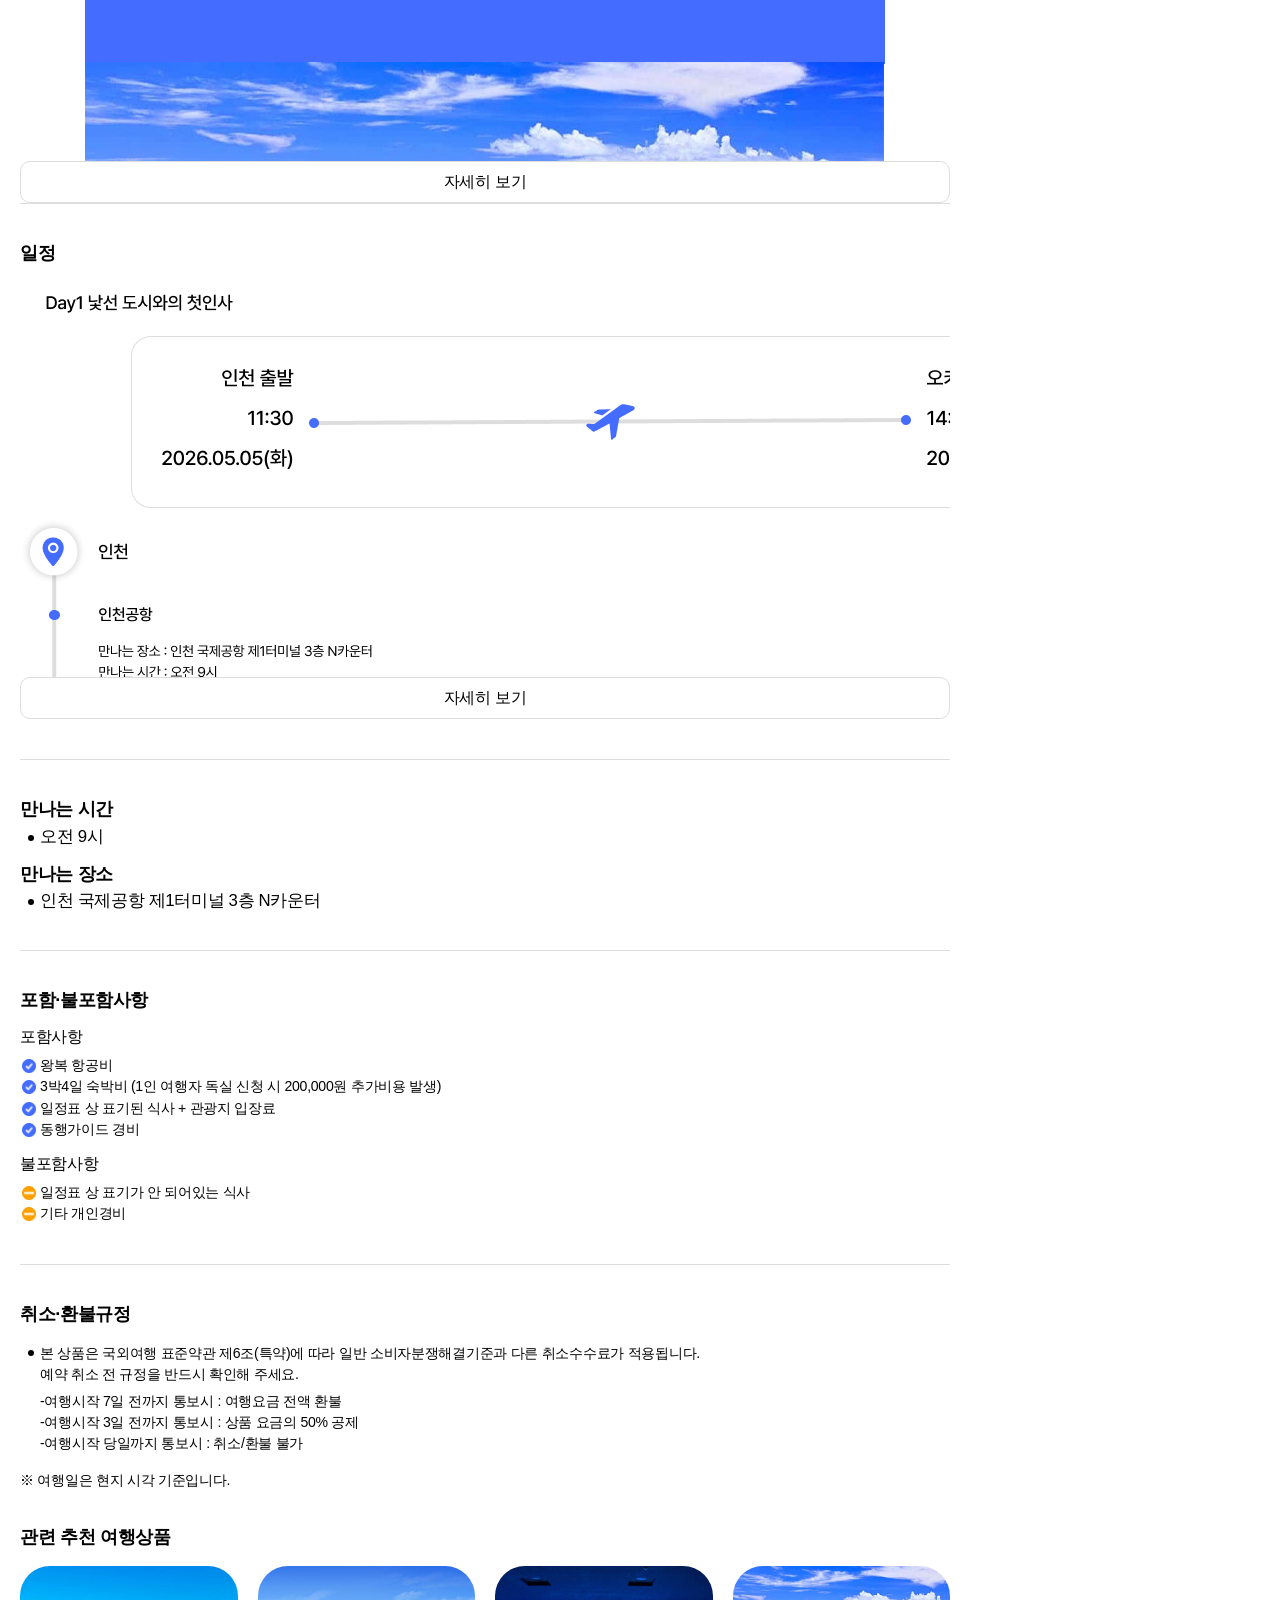
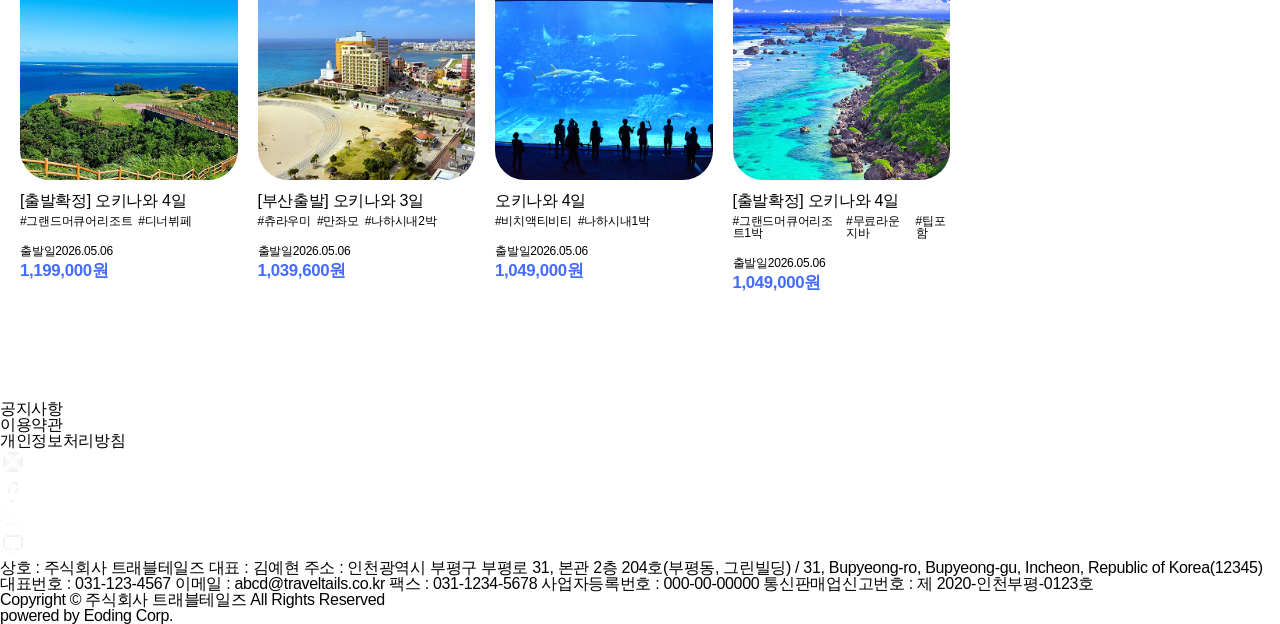
==== commit 9c628e01: "최종" ====
--- a/detail.html
+++ b/detail.html
@@ -106,7 +106,141 @@
                     <a href="#" class="user"><img src="./images/common/person.png" alt=""></a>
                     <a href="#" class="like"><img src="./images/common/favorite.png" alt=""></a>
                     <a href="#" class="schedule"><img src="./images/common/calendar_check.png" alt=""></a>
-                </div> 
+                </div>
+                <div class="search_overlay_bg">
+                    <div class="search_overlay">
+                        <div class="search_box">
+                            <input type="text" class="search_area" placeholder="검색어를 입력하세요">
+                            <button type="button"><img src="./images/common/search.png" alt=""></button>
+                        </div>
+                        <button type="button" class="close_btn"><img src="./images/common/close.png" alt="" class="close"></button>
+                        <div class="sb_btm">
+                            <div class="btm_left">
+                                <dl class="recent_search">
+                                    <dt>최근 검색어</dt>
+                                    <dd>검색어가 없습니다.</dd>
+                                    <dd></dd>
+                                    <dd></dd>
+                                </dl>
+                                <dl class="hot_search">
+                                    <dt>인기 검색어</dt>
+                                    <dd><a href="#">일본</a></dd>
+                                    <dd><a href="#">디즈니랜드</a></dd>
+                                    <dd><a href="#">자유여행</a></dd>
+                                </dl>
+                            </div>
+                            <div class="btm_right">
+                                <h2>최근 본 상품</h2>
+                                <div class="swiper recent_view">
+                                    <div class="swiper-wrapper">
+                                        <div class="swiper-slide slide1">
+                                            <a href="#">
+                                                <img src="./images/list_pg/recent3.png" alt="#" class="item_img">
+                                                <div class="txt_box">
+                                                    <div class="txt_top">
+                                                        <h2>오키나와 남부 버스투어</h2>
+                                                    </div>
+                                                    <div class="txt_bottom">
+                                                        <span class="price">38,000원</span>
+                                                        <div class="review">
+                                                            <img src="./images/common/star.png" alt="#" class="review_star">
+                                                            <p><span>4.4</span>(81)</p>
+                                                        </div>
+                                                    </div>
+                                                </div>
+                                            </a>
+                                        </div>
+                                        <div class="swiper-slide slide2">
+                                            <a href="#">
+                                                <img src="./images/list_pg/recent5.png" alt="#" class="item_img">
+                                                <div class="txt_box">
+                                                    <div class="txt_top">
+                                                        <h2>[부산출발]오사카 3박4일</h2>
+                                                    </div>
+                                                    <div class="txt_bottom">
+                                                        <span class="price">849,000원</span>
+                                                        <div class="review">
+                                                            <img src="./images/common/star.png" alt="#" class="review_star">
+                                                            <p><span>4.9</span>(168)</p>
+                                                        </div>
+                                                    </div>
+                                                </div>
+                                            </a>
+                                        </div>
+                                        <div class="swiper-slide slide3">
+                                            <a href="./detail.html">
+                                                <img src="./images/list_pg/recent1.png" alt="#" class="item_img">
+                                                <div class="txt_box">
+                                                    <div class="txt_top">
+                                                        <h2>오키나와 나하-나고</h2>
+                                                    </div>
+                                                    <div class="txt_bottom">
+                                                        <span class="price">999,000원</span>
+                                                        <div class="review">
+                                                            <img src="./images/common/star.png" alt="#" class="review_star">
+                                                            <p><span>4.8</span>(245)</p>
+                                                        </div>
+                                                    </div>
+                                                </div>
+                                            </a>
+                                        </div>
+                                        <div class="swiper-slide slide4">
+                                            <a href="#">
+                                                <img src="./images/list_pg/recent4.png" alt="#" class="item_img">
+                                                <div class="txt_box">
+                                                    <div class="txt_top">
+                                                        <h2>도쿄 3박4일</h2>
+                                                    </div>
+                                                    <div class="txt_bottom">
+                                                        <span class="price">949,900원</span>
+                                                        <div class="review">
+                                                            <img src="./images/common/star.png" alt="#" class="review_star">
+                                                            <p><span>4.8</span>(105)</p>
+                                                        </div>
+                                                    </div>
+                                                </div>
+                                            </a>
+                                        </div>
+                                        <div class="swiper-slide slide5">
+                                            <a href="#">
+                                                <img src="./images/list_pg/recent2.png" alt="#" class="item_img">
+                                                <div class="txt_box">
+                                                    <div class="txt_top">
+                                                        <h2>카리유시 수족관 입장티켓</h2>
+                                                    </div>
+                                                    <div class="txt_bottom">
+                                                        <span class="price">17,697원</span>
+                                                        <div class="review">
+                                                            <img src="./images/common/star.png" alt="#" class="review_star">
+                                                            <p><span>5.0</span>(45)</p>
+                                                        </div>
+                                                    </div>
+                                                </div>
+                                            </a>
+                                        </div>
+                                        <div class="swiper-slide slide6">
+                                            <a href="#">
+                                                <img src="./images/list_pg/recent6.png" alt="#" class="item_img">
+                                                <div class="txt_box">
+                                                    <div class="txt_top">
+                                                        <h2>오사카 4일</h2>
+                                                    </div>
+                                                    <div class="txt_bottom">
+                                                        <span class="price">748,800원</span>
+                                                        <div class="review">
+                                                            <img src="./images/common/star.png" alt="#" class="review_star">
+                                                            <p><span>4.5</span>(211)</p>
+                                                        </div>
+                                                    </div>
+                                                </div>
+                                            </a>
+                                        </div>
+                                    </div>
+                                </div>
+                            </div>
+                        </div>
+                    </div>
+                </div>
             </div> 
         </header>
         <main>
--- a/styles/common.css
+++ b/styles/common.css
@@ -4,7 +4,7 @@
 This CSS is part of a student project. 
 Any resemblance to real-world commercial sites is purely for design practice.
 */
-
+#wrap {overflow-x: hidden;}
 /* ------------------------------------------------------------헤더 공통(메인기준) */
 #wrap .reservation_btn:hover {
     background-color: #2251FF;
@@ -24,7 +24,7 @@
 #wrap header #head_contents .head_right a:nth-child(2) img {}
 #wrap header #head_contents .head_right a img {filter: invert(100%);}
 #wrap header.scroll {
-    position: sticky; top:0; background-color: #fff;
+    position: fixed; top:0; background-color: #fff;
 }
 #wrap header.scroll #head_contents .head_left #gnb li a {color: #000;}
 #wrap header.scroll #head_contents .head_right a img {filter: invert(0);}
@@ -61,7 +61,7 @@
 } */
 #wrap header #head_contents .head_left #gnb > li .lnb_bg {
     position: absolute; left: 0; top: 70px; border-top: 1px solid #ddd;
-    width: 100vw; display: none; background-color: #fff;
+    width: 100vw; display: none; background-color: #fff; box-shadow: 0 4px 10px rgba(0,0,0,0.1);
 }
 #wrap header #head_contents .head_left #gnb > li .lnb_bg .lnb {
     width: 1200px; 
@@ -92,6 +92,77 @@
 #wrap header #head_contents .head_right .like img {}
 #wrap header #head_contents .head_right .schedule {}
 #wrap header #head_contents .head_right .schedule img {}
+#wrap header #head_contents .search_overlay_bg.active {
+    display: block;
+}
+#wrap header #head_contents .search_overlay_bg {
+    width: 100vw; height: 450px;
+    background-color: #fff; position: absolute;
+    left: 0; top: 70px;border-top: 1px solid #ddd;
+    padding: 30px 0;box-shadow: 0 4px 10px rgba(0,0,0,0.1);
+    display:none; z-index:1;
+}
+#wrap header #head_contents .search_overlay_bg .search_overlay {
+    width: 1440px;margin: 0 auto; height: 100%; position: relative;
+}
+#wrap header #head_contents .search_overlay_bg .search_overlay .search_box {
+    display: flex; align-items: end; gap: 4px; width: max-content; margin: 0 auto;
+}
+#wrap header #head_contents .search_overlay_bg .search_overlay .search_box .search_area {
+    border-bottom: 1px solid #000; width: 300px;
+    padding: 4px;
+}
+#wrap header #head_contents .search_overlay_bg .search_overlay .close_btn {
+    position: absolute; top: 0; right: 0;
+}
+#wrap header #head_contents .search_overlay_bg .search_overlay .close_btn img {}
+#wrap header #head_contents .search_overlay_bg .search_overlay .search_box img {}
+#wrap header #head_contents .search_overlay_bg .search_overlay > img {}
+#wrap header #head_contents .search_overlay_bg .search_overlay .sb_btm {
+    display: flex; height: 100%;
+    margin-top: 25px;
+}
+#wrap header #head_contents .search_overlay_bg .search_overlay .sb_btm .btm_left {
+    display: flex; width: 720px;
+}
+#wrap header #head_contents .search_overlay_bg .search_overlay .sb_btm .btm_left dl {
+    width: 360px;
+}
+#wrap header #head_contents .search_overlay_bg .search_overlay .sb_btm .btm_left dl dt {
+    font-size: 1.08rem; font-weight: 600; margin-bottom: 15px;
+}
+#wrap header #head_contents .search_overlay_bg .search_overlay .sb_btm .btm_left dl dd {
+    margin-bottom: 10px; font-size: 0.92rem;
+}
+#wrap header #head_contents .search_overlay_bg .search_overlay .sb_btm .btm_right {
+    width: 720px;
+}
+#wrap header #head_contents .search_overlay_bg .search_overlay .sb_btm .btm_right h2 {
+    font-size: 1.08rem; font-weight: 600;
+    margin-bottom: 15px;
+}
+#wrap header #head_contents .search_overlay_bg .search_overlay .sb_btm .btm_right .swiper {}
+#wrap header #head_contents .search_overlay_bg .search_overlay .sb_btm .btm_right .swiper .swiper-wrapper {}
+#wrap header #head_contents .search_overlay_bg .search_overlay .sb_btm .btm_right .swiper .swiper-wrapper .swiper-slide {width: calc(100% / 4);}
+#wrap header #head_contents .search_overlay_bg .search_overlay .sb_btm .btm_right .swiper .swiper-wrapper .swiper-slide a {}
+#wrap header #head_contents .search_overlay_bg .search_overlay .sb_btm .btm_right .swiper .swiper-wrapper .swiper-slide a img {
+    height: 200px;border-radius: 20px;
+    margin-bottom: 4px;
+}
+#wrap header #head_contents .search_overlay_bg .search_overlay .sb_btm .btm_right .swiper .swiper-wrapper .swiper-slide a .txt_box {}
+#wrap header #head_contents .search_overlay_bg .search_overlay .sb_btm .btm_right .swiper .swiper-wrapper .swiper-slide a .txt_box .txt_top {margin-bottom: 14px;}
+#wrap header #head_contents .search_overlay_bg .search_overlay .sb_btm .btm_right .swiper .swiper-wrapper .swiper-slide a .txt_box .txt_top h2 {
+    font-size: 1rem; font-weight: 500;
+}
+#wrap header #head_contents .search_overlay_bg .search_overlay .sb_btm .btm_right .swiper .swiper-wrapper .swiper-slide a .txt_box .txt_bottom {}
+#wrap header #head_contents .search_overlay_bg .search_overlay .sb_btm .btm_right .swiper .swiper-wrapper .swiper-slide a .txt_box .txt_bottom .price {}
+#wrap header #head_contents .search_overlay_bg .search_overlay .sb_btm .btm_right .swiper .swiper-wrapper .swiper-slide a .txt_box .txt_bottom .review {
+    display: flex; align-items: center; gap: 6px;
+    margin-top: 6px;
+}
+#wrap header #head_contents .search_overlay_bg .search_overlay .sb_btm .btm_right .swiper .swiper-wrapper .swiper-slide a .txt_box .txt_bottom .review img {height: 100%;}
+#wrap header #head_contents .search_overlay_bg .search_overlay .sb_btm .btm_right .swiper .swiper-wrapper .swiper-slide a .txt_box .txt_bottom .review img p {}
+#wrap header #head_contents .search_overlay_bg .search_overlay .sb_btm .btm_right .swiper .swiper-wrapper .swiper-slide a .txt_box .txt_bottom .review img p span {}
 /* -----------------------------------------------------컨텐츠 배너 기본 */
 #wrap .contents {width: 1440px; margin:0 auto 120px;}
 #wrap .contents h1 {font-size: 1.88rem; font-weight: 600; text-align: center; margin-bottom: 50px;}
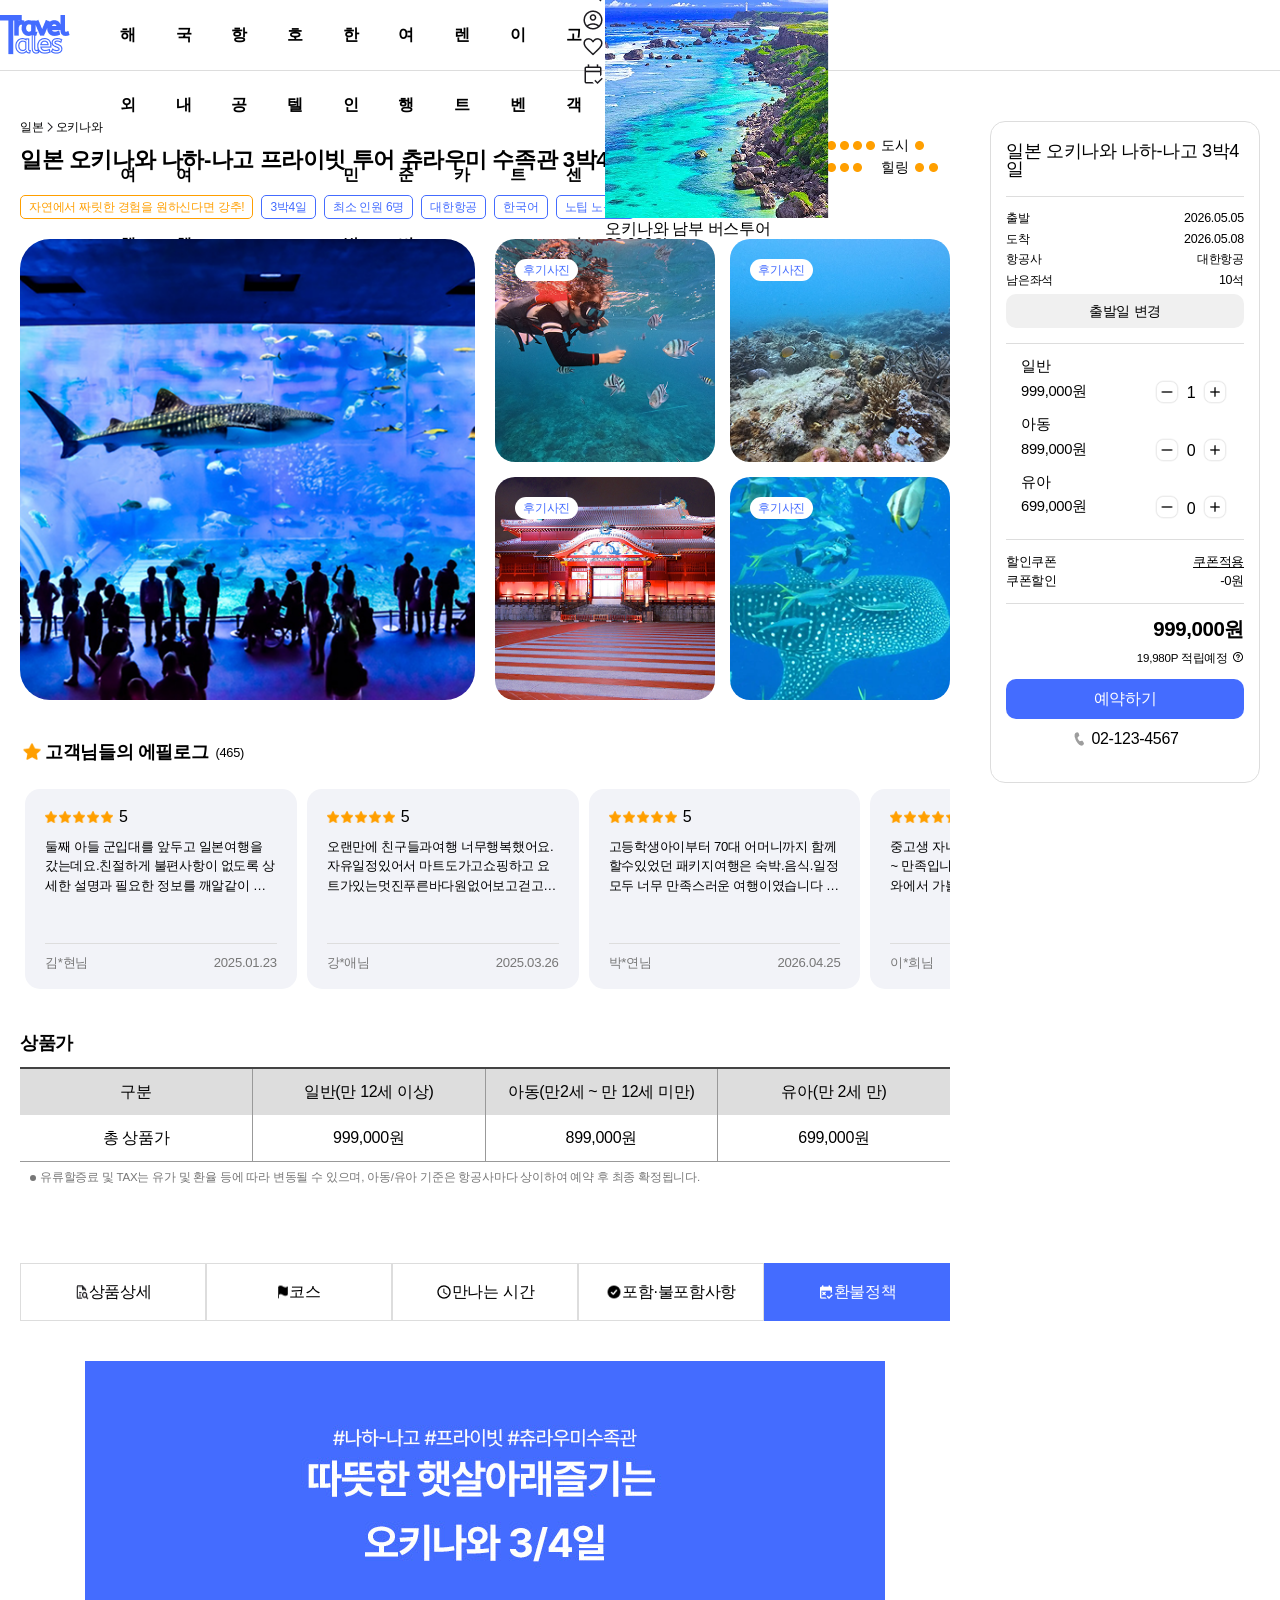
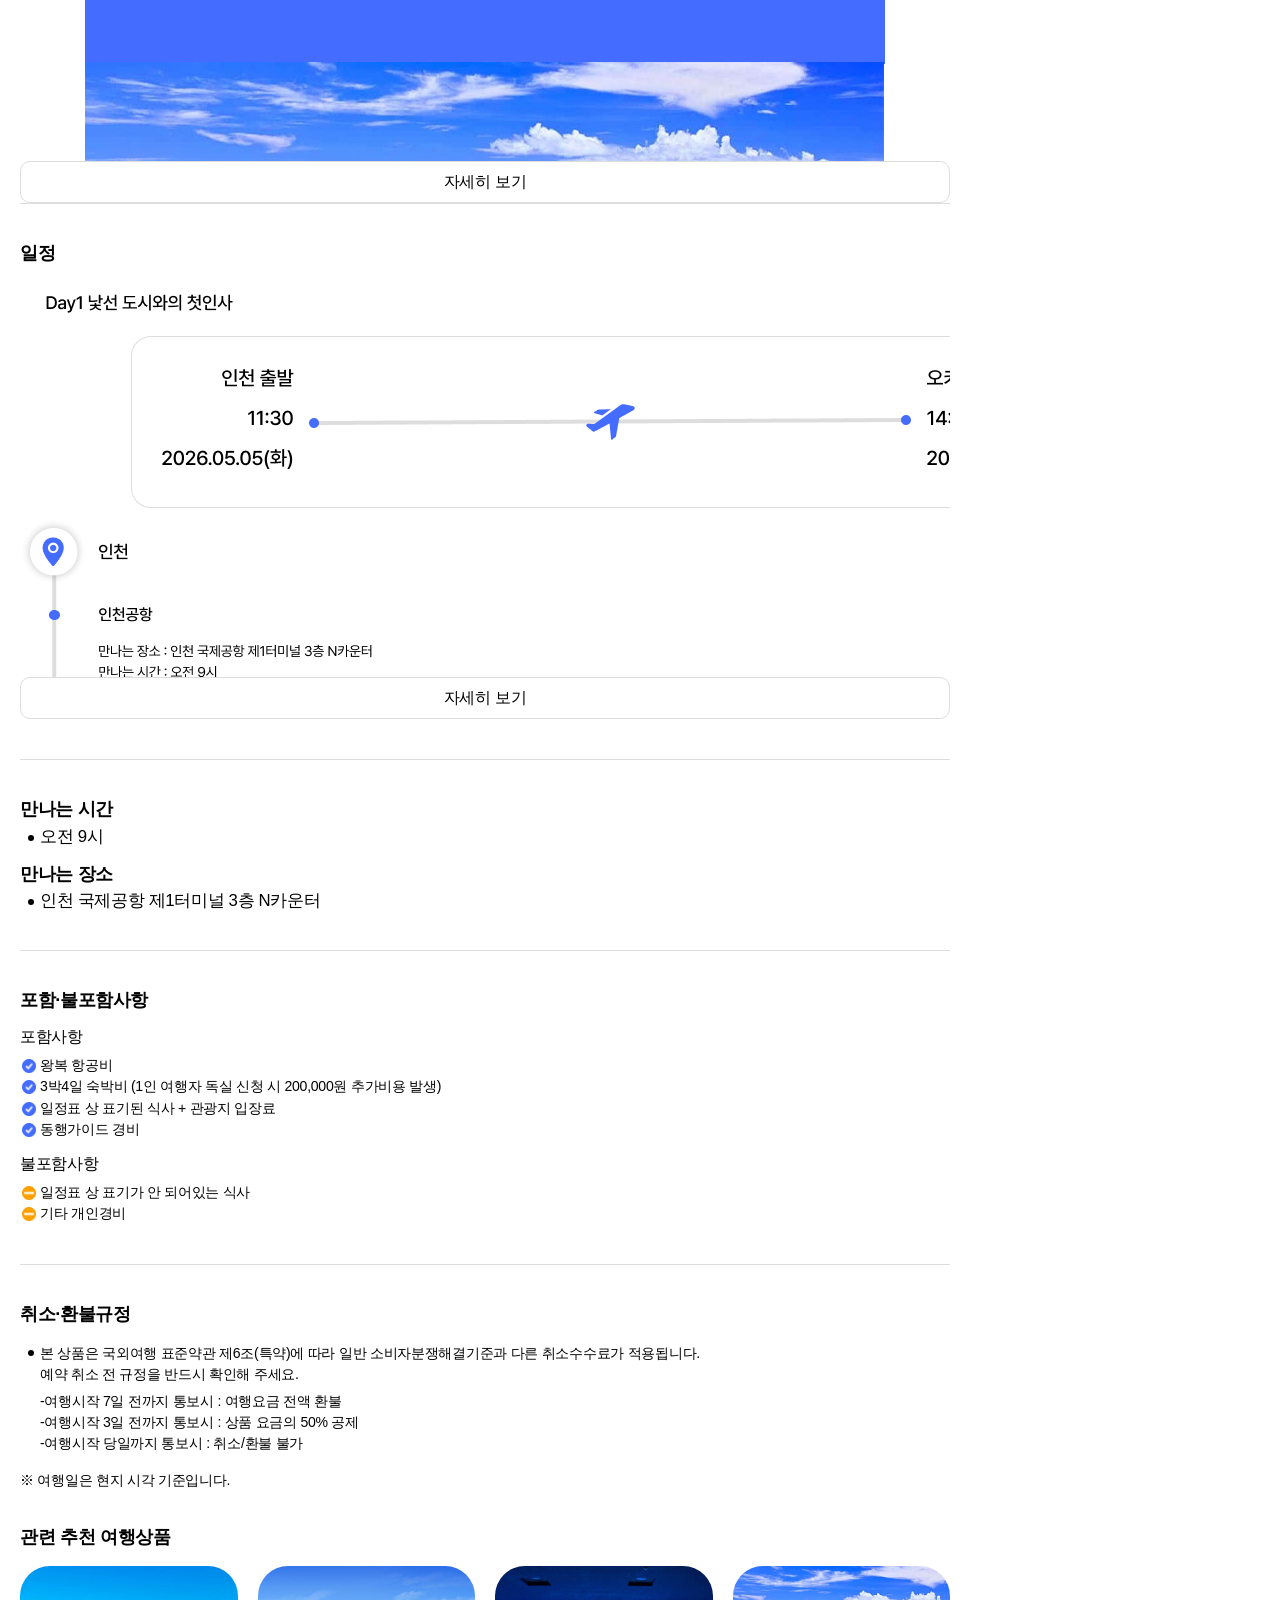
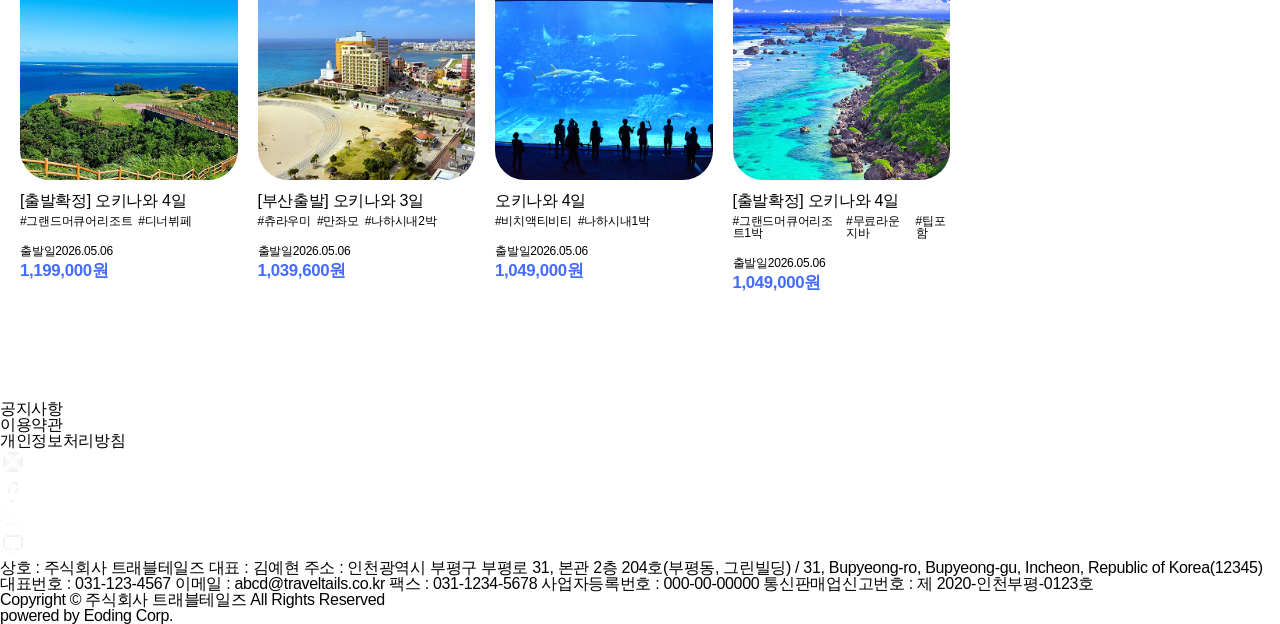
==== commit 44e5cbcd: "죄총" ====
--- a/detail.html
+++ b/detail.html
@@ -33,23 +33,23 @@
                         <li><a href="#">해외여행</a>
                             <div class="lnb_bg">
                                 <ul class="lnb">
-                                    <li><a href="#">동남아/대만/서남아</a></li>
-                                    <li><a href="#">일본</a></li>
-                                    <li><a href="#">중국/홍콩/마카오/몽골/중앙아시아</a></li>
-                                    <li><a href="#">괌/사이판/호주/뉴질랜드</a></li>
-                                    <li><a href="#">미주/캐나다/하와이/중남미</a></li>
-                                    <li><a href="#">유럽</a></li>
-                                    <li><a href="#">중동/아프리카</a></li>
-                                    <li><a href="#">지방출발</a></li>
+                                    <li><a href="./list.html">동남아/대만/서남아</a></li>
+                                    <li><a href="./list.html">일본</a></li>
+                                    <li><a href="./list.html">중국/홍콩/마카오/몽골/중앙아시아</a></li>
+                                    <li><a href="./list.html">괌/사이판/호주/뉴질랜드</a></li>
+                                    <li><a href="./list.html">미주/캐나다/하와이/중남미</a></li>
+                                    <li><a href="./list.html">유럽</a></li>
+                                    <li><a href="./list.html">중동/아프리카</a></li>
+                                    <li><a href="./list.html">지방출발</a></li>
                                 </ul>
                             </div>
                         </li>
                         <li><a href="#">국내여행</a>
                             <div class="lnb_bg">
                                 <ul class="lnb">
-                                    <li><a href="#">제주도</a></li>
-                                    <li><a href="#">내륙/섬</a></li>
-                                    <li><a href="#">울릉도/독도</a></li>
+                                    <li><a href="./list.html">제주도</a></li>
+                                    <li><a href="./list.html">내륙/섬</a></li>
+                                    <li><a href="./list.html">울릉도/독도</a></li>
                                 </ul>
                             </div>
                         </li>
@@ -57,8 +57,8 @@
                         <li><a href="#">호텔</a>
                             <div class="lnb_bg">
                                 <ul class="lnb">
-                                    <li><a href="#">국내호텔</a></li>
-                                    <li><a href="#">해외호텔 </a></li>
+                                    <li><a href="./list.html">국내호텔</a></li>
+                                    <li><a href="./list.html">해외호텔 </a></li>
                                 </ul>
                             </div>
                         </li>
@@ -91,13 +91,13 @@
                             </div>
                         </li>
                         <li><a href="#">고객센터</a>
-                            <div class="lnb_bg">
+                            <!-- <div class="lnb_bg">
                                 <ul class="lnb">
                                     <li><a href="#">채팅상담</a></li>
                                     <li><a href="#">FAQ</a></li>
                                     <li><a href="#">1566-6789</a></li>
                                 </ul>
-                            </div>
+                            </div> -->
                         </li> 
                     </ul>
                 </div>
@@ -124,9 +124,9 @@
                                 </dl>
                                 <dl class="hot_search">
                                     <dt>인기 검색어</dt>
-                                    <dd><a href="#">일본</a></dd>
-                                    <dd><a href="#">디즈니랜드</a></dd>
-                                    <dd><a href="#">자유여행</a></dd>
+                                    <dd><a href="./list.html">일본</a></dd>
+                                    <dd><a href="./list.html">디즈니랜드</a></dd>
+                                    <dd><a href="./list.html">자유여행</a></dd>
                                 </dl>
                             </div>
                             <div class="btm_right">
@@ -134,7 +134,7 @@
                                 <div class="swiper recent_view">
                                     <div class="swiper-wrapper">
                                         <div class="swiper-slide slide1">
-                                            <a href="#">
+                                            <a href="detail.html">
                                                 <img src="./images/list_pg/recent3.png" alt="#" class="item_img">
                                                 <div class="txt_box">
                                                     <div class="txt_top">
@@ -151,7 +151,7 @@
                                             </a>
                                         </div>
                                         <div class="swiper-slide slide2">
-                                            <a href="#">
+                                            <a href="detail.html">
                                                 <img src="./images/list_pg/recent5.png" alt="#" class="item_img">
                                                 <div class="txt_box">
                                                     <div class="txt_top">
@@ -185,7 +185,7 @@
                                             </a>
                                         </div>
                                         <div class="swiper-slide slide4">
-                                            <a href="#">
+                                            <a href="detail.html">
                                                 <img src="./images/list_pg/recent4.png" alt="#" class="item_img">
                                                 <div class="txt_box">
                                                     <div class="txt_top">
@@ -202,7 +202,7 @@
                                             </a>
                                         </div>
                                         <div class="swiper-slide slide5">
-                                            <a href="#">
+                                            <a href="detail.html">
                                                 <img src="./images/list_pg/recent2.png" alt="#" class="item_img">
                                                 <div class="txt_box">
                                                     <div class="txt_top">
@@ -219,7 +219,7 @@
                                             </a>
                                         </div>
                                         <div class="swiper-slide slide6">
-                                            <a href="#">
+                                            <a href="detail.html">
                                                 <img src="./images/list_pg/recent6.png" alt="#" class="item_img">
                                                 <div class="txt_box">
                                                     <div class="txt_top">
--- a/styles/common.css
+++ b/styles/common.css
@@ -4,7 +4,7 @@
 This CSS is part of a student project. 
 Any resemblance to real-world commercial sites is purely for design practice.
 */
-#wrap {overflow-x: hidden;}
+body {overflow-x: hidden;}
 /* ------------------------------------------------------------헤더 공통(메인기준) */
 #wrap .reservation_btn:hover {
     background-color: #2251FF;
@@ -23,11 +23,19 @@
 #wrap header #head_contents .head_right a:nth-child(1) img {}
 #wrap header #head_contents .head_right a:nth-child(2) img {}
 #wrap header #head_contents .head_right a img {filter: invert(100%);}
-#wrap header.scroll {
-    position: fixed; top:0; background-color: #fff;
-}
-#wrap header.scroll #head_contents .head_left #gnb li a {color: #000;}
-#wrap header.scroll #head_contents .head_right a img {filter: invert(0);}
+header.search_on {
+    background-color: #fff !important;
+    border-bottom: 1px solid #ddd;
+}
+#wrap header.search_on #head_contents .head_left #gnb > li > a {color: #000;}
+header.search_on #head_contents .head_right a img {filter: invert(0) !important;}
+header.on {
+    background-color: #fff !important;
+    border-bottom: 1px solid #ddd;
+}
+#wrap header.on #head_contents .head_left #gnb > li > a {color: #000;}
+header.on #head_contents .head_right a img {filter: invert(0) !important;}
+
 #wrap header #head_contents {
     display:flex; flex-flow:row nowrap; justify-content: space-between; align-items: center;
     max-width:1440px; margin:0 auto; height: 70px;
@@ -60,7 +68,7 @@
     gap:15px; background-color: #fff; padding-left: 360px; border-top: 1px solid #ddd;
 } */
 #wrap header #head_contents .head_left #gnb > li .lnb_bg {
-    position: absolute; left: 0; top: 70px; border-top: 1px solid #ddd;
+    position: absolute; left: 0; top: 70px; border-top: 1px solid #ddd; z-index: 1000;
     width: 100vw; display: none; background-color: #fff; box-shadow: 0 4px 10px rgba(0,0,0,0.1);
 }
 #wrap header #head_contents .head_left #gnb > li .lnb_bg .lnb {
@@ -79,7 +87,7 @@
 #wrap header #head_contents .head_left #gnb > li:nth-child() .lnb {}
 #wrap header #head_contents .head_left #gnb > li .lnb li {height: 100%;}
 #wrap header #head_contents .head_left #gnb > li .lnb li a {
-    line-height: 50px;
+    line-height: 50px; font-size: 0.90rem;
 }
 #wrap header #head_contents .head_right {
     display: flex; flex-flow: row nowrap; align-items: center; gap:10px;
@@ -100,7 +108,7 @@
     background-color: #fff; position: absolute;
     left: 0; top: 70px;border-top: 1px solid #ddd;
     padding: 30px 0;box-shadow: 0 4px 10px rgba(0,0,0,0.1);
-    display:none; z-index:1;
+    display:none; z-index:300;
 }
 #wrap header #head_contents .search_overlay_bg .search_overlay {
     width: 1440px;margin: 0 auto; height: 100%; position: relative;
@@ -109,7 +117,7 @@
     display: flex; align-items: end; gap: 4px; width: max-content; margin: 0 auto;
 }
 #wrap header #head_contents .search_overlay_bg .search_overlay .search_box .search_area {
-    border-bottom: 1px solid #000; width: 300px;
+    border-bottom: 1px solid #000; width: 400px;
     padding: 4px;
 }
 #wrap header #head_contents .search_overlay_bg .search_overlay .close_btn {
@@ -120,7 +128,7 @@
 #wrap header #head_contents .search_overlay_bg .search_overlay > img {}
 #wrap header #head_contents .search_overlay_bg .search_overlay .sb_btm {
     display: flex; height: 100%;
-    margin-top: 25px;
+    margin-top: 45px;
 }
 #wrap header #head_contents .search_overlay_bg .search_overlay .sb_btm .btm_left {
     display: flex; width: 720px;
--- a/styles/detail.css
+++ b/styles/detail.css
@@ -15,7 +15,7 @@
     padding: 20px 15px;
     border: 1px solid #ddd; 
     border-radius: 15px;
-    position: sticky; 
+    position: sticky;
     top: 20px;
     background-color: #fff;
     z-index: 10;
